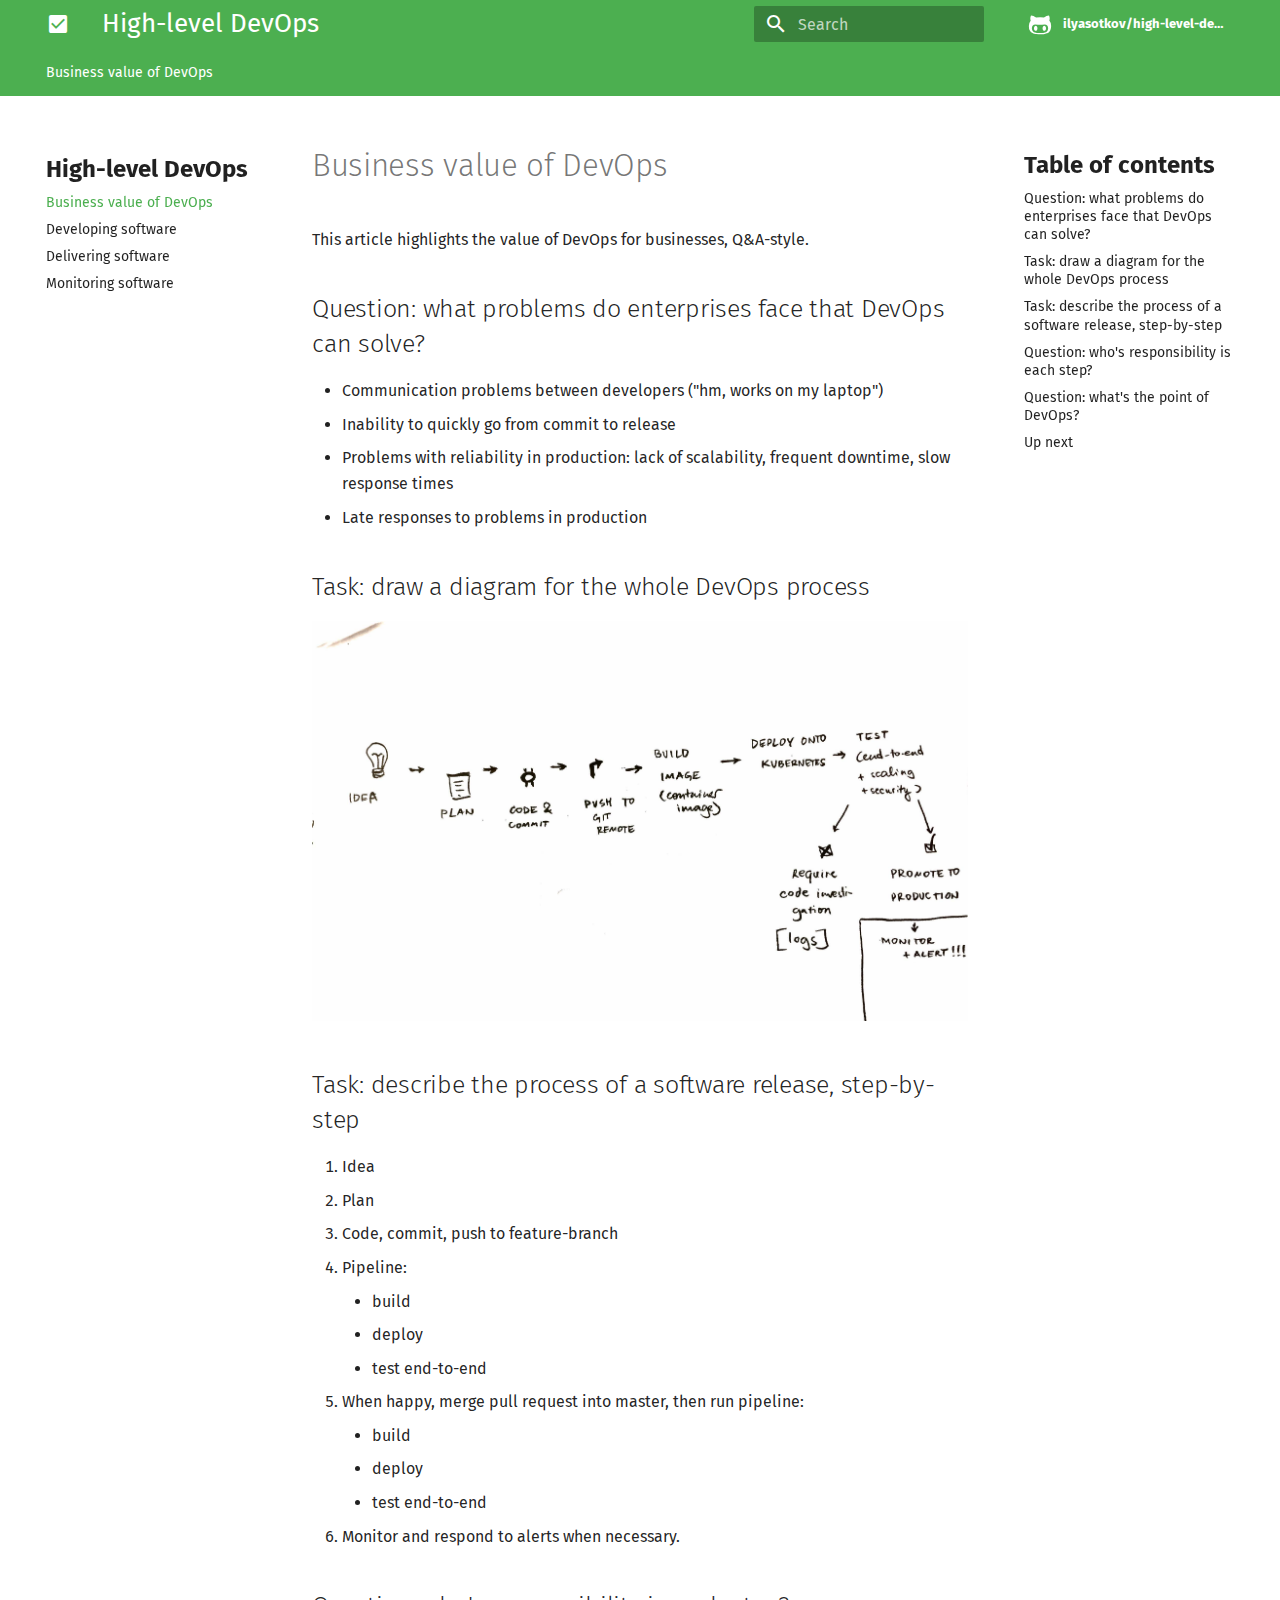
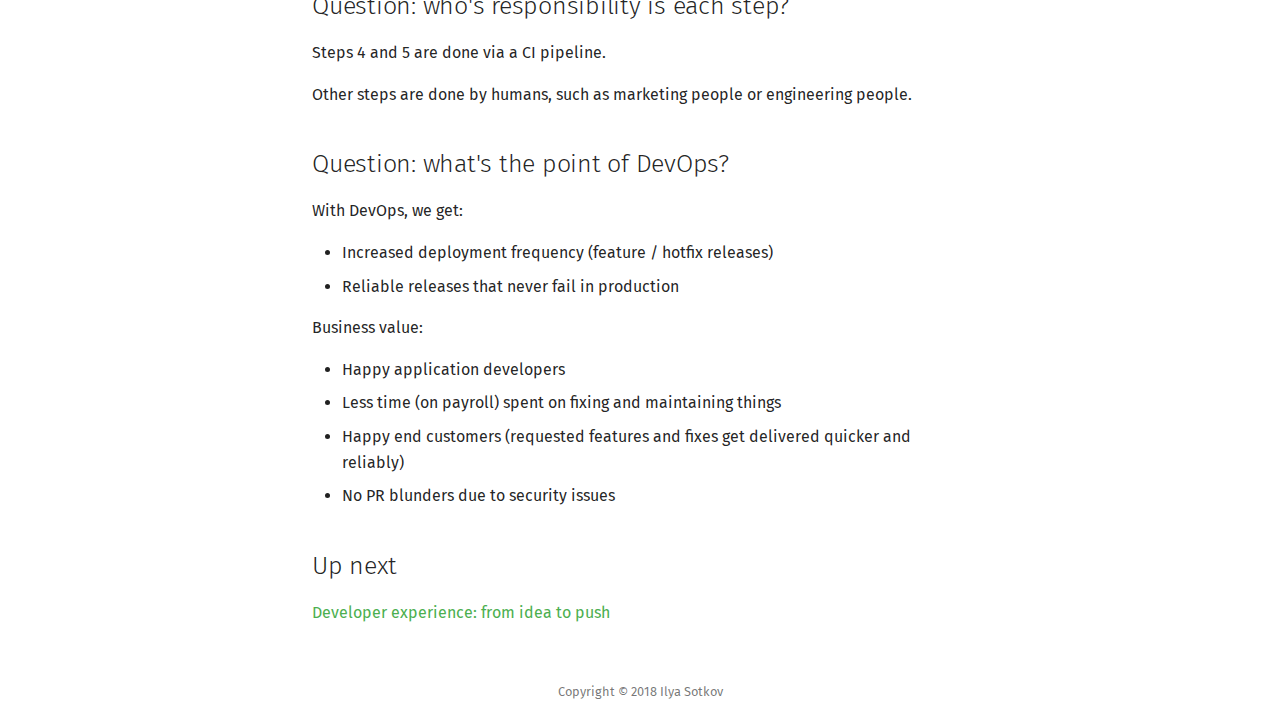
==== index.html @ 2189a470 "[ci skip] Deployed with MkDocs" ====
<!DOCTYPE html>
<html lang="en" class="no-js">
  <head>
    
      <meta charset="utf-8">
      <meta name="viewport" content="width=device-width,initial-scale=1">
      <meta http-equiv="x-ua-compatible" content="ie=edge">
      
      
      
      
        <meta name="lang:clipboard.copy" content="Copy to clipboard">
      
        <meta name="lang:clipboard.copied" content="Copied to clipboard">
      
        <meta name="lang:search.language" content="en">
      
        <meta name="lang:search.result.none" content="No matching documents">
      
        <meta name="lang:search.result.one" content="1 matching document">
      
        <meta name="lang:search.result.other" content="# matching documents">
      
        <meta name="lang:search.tokenizer" content="[\s\-]+">
      
      <link rel="shortcut icon" href="./assets/images/favicon.png">
      <meta name="generator" content="mkdocs-0.17.2, mkdocs-material-2.5.4">
    
    
      
        <title>High-level DevOps</title>
      
    
    
      <link rel="stylesheet" href="./assets/stylesheets/application.aa3de92b.css">
      
        <link rel="stylesheet" href="./assets/stylesheets/application-palette.792431c1.css">
      
    
    
      <script src="./assets/javascripts/modernizr.1aa3b519.js"></script>
    
    
      
        <link rel="stylesheet" href="https://fonts.googleapis.com/css?family=Fira+Sans:300,400,400i,700|Roboto+Mono">
        <style>body,input{font-family:"Fira Sans","Helvetica Neue",Helvetica,Arial,sans-serif}code,kbd,pre{font-family:"Roboto Mono","Courier New",Courier,monospace}</style>
      
      <link rel="stylesheet" href="https://fonts.googleapis.com/icon?family=Material+Icons">
    
    
      <link rel="stylesheet" href="./css/extra.css">
    
    
  </head>
  
  
    
    
    <body dir="ltr" data-md-color-primary="green" data-md-color-accent="green">
  
    <svg class="md-svg">
      <defs>
        
        
          <svg xmlns="http://www.w3.org/2000/svg" width="416" height="448" viewBox="0 0 416 448" id="github"><path fill="currentColor" d="M160 304q0 10-3.125 20.5t-10.75 19T128 352t-18.125-8.5-10.75-19T96 304t3.125-20.5 10.75-19T128 256t18.125 8.5 10.75 19T160 304zm160 0q0 10-3.125 20.5t-10.75 19T288 352t-18.125-8.5-10.75-19T256 304t3.125-20.5 10.75-19T288 256t18.125 8.5 10.75 19T320 304zm40 0q0-30-17.25-51T296 232q-10.25 0-48.75 5.25Q229.5 240 208 240t-39.25-2.75Q130.75 232 120 232q-29.5 0-46.75 21T56 304q0 22 8 38.375t20.25 25.75 30.5 15 35 7.375 37.25 1.75h42q20.5 0 37.25-1.75t35-7.375 30.5-15 20.25-25.75T360 304zm56-44q0 51.75-15.25 82.75-9.5 19.25-26.375 33.25t-35.25 21.5-42.5 11.875-42.875 5.5T212 416q-19.5 0-35.5-.75t-36.875-3.125-38.125-7.5-34.25-12.875T37 371.5t-21.5-28.75Q0 312 0 260q0-59.25 34-99-6.75-20.5-6.75-42.5 0-29 12.75-54.5 27 0 47.5 9.875t47.25 30.875Q171.5 96 212 96q37 0 70 8 26.25-20.5 46.75-30.25T376 64q12.75 25.5 12.75 54.5 0 21.75-6.75 42 34 40 34 99.5z"/></svg>
        
      </defs>
    </svg>
    <input class="md-toggle" data-md-toggle="drawer" type="checkbox" id="drawer">
    <input class="md-toggle" data-md-toggle="search" type="checkbox" id="search">
    <label class="md-overlay" data-md-component="overlay" for="drawer"></label>
    
      <a href="#business-value-of-devops" tabindex="1" class="md-skip">
        Skip to content
      </a>
    
    
      <header class="md-header" data-md-component="header">
  <nav class="md-header-nav md-grid">
    <div class="md-flex">
      <div class="md-flex__cell md-flex__cell--shrink">
        <a href="." title="High-level DevOps" class="md-header-nav__button md-logo">
          
            <i class="md-icon">check_box</i>
          
        </a>
      </div>
      <div class="md-flex__cell md-flex__cell--shrink">
        <label class="md-icon md-icon--menu md-header-nav__button" for="drawer"></label>
      </div>
      <div class="md-flex__cell md-flex__cell--stretch">
        <div class="md-flex__ellipsis md-header-nav__title" data-md-component="title">
          
            
              <span class="md-header-nav__topic">
                High-level DevOps
              </span>
              <span class="md-header-nav__topic">
                Business value of DevOps
              </span>
            
          
        </div>
      </div>
      <div class="md-flex__cell md-flex__cell--shrink">
        
          
            <label class="md-icon md-icon--search md-header-nav__button" for="search"></label>
            
<div class="md-search" data-md-component="search" role="dialog">
  <label class="md-search__overlay" for="search"></label>
  <div class="md-search__inner" role="search">
    <form class="md-search__form" name="search">
      <input type="text" class="md-search__input" name="query" placeholder="Search" autocapitalize="off" autocorrect="off" autocomplete="off" spellcheck="false" data-md-component="query" data-md-state="active">
      <label class="md-icon md-search__icon" for="search"></label>
      <button type="reset" class="md-icon md-search__icon" data-md-component="reset" tabindex="-1">
        &#xE5CD;
      </button>
    </form>
    <div class="md-search__output">
      <div class="md-search__scrollwrap" data-md-scrollfix>
        <div class="md-search-result" data-md-component="result">
          <div class="md-search-result__meta">
            Type to start searching
          </div>
          <ol class="md-search-result__list"></ol>
        </div>
      </div>
    </div>
  </div>
</div>
          
        
      </div>
      
        <div class="md-flex__cell md-flex__cell--shrink">
          <div class="md-header-nav__source">
            


  


  <a href="https://github.com/ilyasotkov/high-level-devops" title="Go to repository" class="md-source" data-md-source="github">
    
      <div class="md-source__icon">
        <svg viewBox="0 0 24 24" width="24" height="24">
          <use xlink:href="#github" width="24" height="24"></use>
        </svg>
      </div>
    
    <div class="md-source__repository">
      ilyasotkov/high-level-devops
    </div>
  </a>

          </div>
        </div>
      
    </div>
  </nav>
</header>
    
    <div class="md-container">
      
        
      
      
        

<nav class="md-tabs" data-md-component="tabs">
  <div class="md-tabs__inner md-grid">
    <ul class="md-tabs__list">
      
        
  <li class="md-tabs__item">
    
      <a href="." title="Business value of DevOps" class="md-tabs__link md-tabs__link--active">
        Business value of DevOps
      </a>
    
  </li>

      
        
      
        
      
        
      
    </ul>
  </div>
</nav>
      
      <main class="md-main">
        <div class="md-main__inner md-grid" data-md-component="container">
          
            
              <div class="md-sidebar md-sidebar--primary" data-md-component="navigation">
                <div class="md-sidebar__scrollwrap">
                  <div class="md-sidebar__inner">
                    <nav class="md-nav md-nav--primary" data-md-level="0">
  <label class="md-nav__title md-nav__title--site" for="drawer">
    <span class="md-nav__button md-logo">
      
        <i class="md-icon">check_box</i>
      
    </span>
    High-level DevOps
  </label>
  
    <div class="md-nav__source">
      


  


  <a href="https://github.com/ilyasotkov/high-level-devops" title="Go to repository" class="md-source" data-md-source="github">
    
      <div class="md-source__icon">
        <svg viewBox="0 0 24 24" width="24" height="24">
          <use xlink:href="#github" width="24" height="24"></use>
        </svg>
      </div>
    
    <div class="md-source__repository">
      ilyasotkov/high-level-devops
    </div>
  </a>

    </div>
  
  <ul class="md-nav__list" data-md-scrollfix>
    
      
      
      

  


  <li class="md-nav__item md-nav__item--active">
    
    <input class="md-toggle md-nav__toggle" data-md-toggle="toc" type="checkbox" id="toc">
    
      
    
    
      <label class="md-nav__link md-nav__link--active" for="toc">
        Business value of DevOps
      </label>
    
    <a href="." title="Business value of DevOps" class="md-nav__link md-nav__link--active">
      Business value of DevOps
    </a>
    
      
<nav class="md-nav md-nav--secondary">
  
  
    
  
  
    <label class="md-nav__title" for="toc">Table of contents</label>
    <ul class="md-nav__list" data-md-scrollfix>
      
        <li class="md-nav__item">
  <a href="#question-what-problems-do-enterprises-face-that-devops-can-solve" title="Question: what problems do enterprises face that DevOps can solve?" class="md-nav__link">
    Question: what problems do enterprises face that DevOps can solve?
  </a>
  
</li>
      
        <li class="md-nav__item">
  <a href="#task-draw-a-diagram-for-the-whole-devops-process" title="Task: draw a diagram for the whole DevOps process" class="md-nav__link">
    Task: draw a diagram for the whole DevOps process
  </a>
  
</li>
      
        <li class="md-nav__item">
  <a href="#task-describe-the-process-of-a-software-release-step-by-step" title="Task: describe the process of a software release, step-by-step" class="md-nav__link">
    Task: describe the process of a software release, step-by-step
  </a>
  
</li>
      
        <li class="md-nav__item">
  <a href="#question-whos-responsibility-is-each-step" title="Question: who's responsibility is each step?" class="md-nav__link">
    Question: who's responsibility is each step?
  </a>
  
</li>
      
        <li class="md-nav__item">
  <a href="#question-whats-the-point-of-devops" title="Question: what's the point of DevOps?" class="md-nav__link">
    Question: what's the point of DevOps?
  </a>
  
</li>
      
        <li class="md-nav__item">
  <a href="#up-next" title="Up next" class="md-nav__link">
    Up next
  </a>
  
</li>
      
      
      
    </ul>
  
</nav>
    
  </li>

    
      
      
      


  <li class="md-nav__item">
    <a href="development/" title="Developing software" class="md-nav__link">
      Developing software
    </a>
  </li>

    
      
      
      


  <li class="md-nav__item">
    <a href="delivery/" title="Delivering software" class="md-nav__link">
      Delivering software
    </a>
  </li>

    
      
      
      


  <li class="md-nav__item">
    <a href="monitoring/" title="Monitoring software" class="md-nav__link">
      Monitoring software
    </a>
  </li>

    
  </ul>
</nav>
                  </div>
                </div>
              </div>
            
            
              <div class="md-sidebar md-sidebar--secondary" data-md-component="toc">
                <div class="md-sidebar__scrollwrap">
                  <div class="md-sidebar__inner">
                    
<nav class="md-nav md-nav--secondary">
  
  
    
  
  
    <label class="md-nav__title" for="toc">Table of contents</label>
    <ul class="md-nav__list" data-md-scrollfix>
      
        <li class="md-nav__item">
  <a href="#question-what-problems-do-enterprises-face-that-devops-can-solve" title="Question: what problems do enterprises face that DevOps can solve?" class="md-nav__link">
    Question: what problems do enterprises face that DevOps can solve?
  </a>
  
</li>
      
        <li class="md-nav__item">
  <a href="#task-draw-a-diagram-for-the-whole-devops-process" title="Task: draw a diagram for the whole DevOps process" class="md-nav__link">
    Task: draw a diagram for the whole DevOps process
  </a>
  
</li>
      
        <li class="md-nav__item">
  <a href="#task-describe-the-process-of-a-software-release-step-by-step" title="Task: describe the process of a software release, step-by-step" class="md-nav__link">
    Task: describe the process of a software release, step-by-step
  </a>
  
</li>
      
        <li class="md-nav__item">
  <a href="#question-whos-responsibility-is-each-step" title="Question: who's responsibility is each step?" class="md-nav__link">
    Question: who's responsibility is each step?
  </a>
  
</li>
      
        <li class="md-nav__item">
  <a href="#question-whats-the-point-of-devops" title="Question: what's the point of DevOps?" class="md-nav__link">
    Question: what's the point of DevOps?
  </a>
  
</li>
      
        <li class="md-nav__item">
  <a href="#up-next" title="Up next" class="md-nav__link">
    Up next
  </a>
  
</li>
      
      
      
    </ul>
  
</nav>
                  </div>
                </div>
              </div>
            
          
          <div class="md-content">
            <article class="md-content__inner md-typeset">
              
                
                
                <h1 id="business-value-of-devops">Business value of DevOps</h1>
<p>This article highlights the value of DevOps for businesses, Q&amp;A-style.</p>
<h2 id="question-what-problems-do-enterprises-face-that-devops-can-solve">Question: what problems do enterprises face that DevOps can solve?</h2>
<ul>
<li>Communication problems between developers ("hm, works on my laptop")</li>
<li>Inability to quickly go from commit to release</li>
<li>Problems with reliability in production: lack of scalability, frequent downtime, slow response times</li>
<li>Late responses to problems in production</li>
</ul>
<h2 id="task-draw-a-diagram-for-the-whole-devops-process">Task: draw a diagram for the whole DevOps process</h2>
<p><img alt="The process of turning an idea into reality" src="./img/devops-process.jpg" /></p>
<h2 id="task-describe-the-process-of-a-software-release-step-by-step">Task: describe the process of a software release, step-by-step</h2>
<ol>
<li>
<p>Idea</p>
</li>
<li>
<p>Plan</p>
</li>
<li>
<p>Code, commit, push to feature-branch</p>
</li>
<li>
<p>Pipeline:</p>
<ul>
<li>build</li>
<li>deploy</li>
<li>test end-to-end</li>
</ul>
</li>
<li>
<p>When happy, merge pull request into master, then run pipeline:</p>
<ul>
<li>build</li>
<li>deploy</li>
<li>test end-to-end</li>
</ul>
</li>
<li>
<p>Monitor and respond to alerts when necessary.</p>
</li>
</ol>
<h2 id="question-whos-responsibility-is-each-step">Question: who's responsibility is each step?</h2>
<p>Steps 4 and 5 are done via a CI pipeline.</p>
<p>Other steps are done by humans, such as marketing people or engineering people.</p>
<h2 id="question-whats-the-point-of-devops">Question: what's the point of DevOps?</h2>
<p>With DevOps, we get:</p>
<ul>
<li>Increased deployment frequency (feature / hotfix releases)</li>
<li>Reliable releases that never fail in production</li>
</ul>
<p>Business value:</p>
<ul>
<li>Happy application developers</li>
<li>Less time (on payroll) spent on fixing and maintaining things</li>
<li>Happy end customers (requested features and fixes get delivered quicker and reliably)</li>
<li>No PR blunders due to security issues</li>
</ul>
<h2 id="up-next">Up next</h2>
<p><a href="./development">Developer experience: from idea to push</a></p>
                
                  
                
              
              
                
              
            </article>
          </div>
        </div>
      </main>
      
        

<!-- Application footer -->
<footer class="md-footer">

  <!-- Further information -->
  <div class="md-footer-meta md-typeset">
    <div class="md-footer-meta__inner md-grid">

      <!-- Copyright and theme information -->
      <div class="md-footer-copyright">
        
          <div class="md-footer-copyright__highlight">
            Copyright &copy; 2018 Ilya Sotkov
          </div>
        
      </div>

      <!-- Social links -->
      
        
      
    </div>
  </div>
</footer>
      
    </div>
    
      <script src="./assets/javascripts/application.f041762f.js"></script>
      
      <script>app.initialize({version:"0.17.2",url:{base:"."}})</script>
      
    
    
      
    
  </body>
</html>
---- assets/stylesheets/application.aa3de92b.css ----
html{-webkit-box-sizing:border-box;box-sizing:border-box}*,:after,:before{-webkit-box-sizing:inherit;box-sizing:inherit}html{-webkit-text-size-adjust:none;-moz-text-size-adjust:none;-ms-text-size-adjust:none;text-size-adjust:none}body{margin:0}hr{overflow:visible;-webkit-box-sizing:content-box;box-sizing:content-box}a{-webkit-text-decoration-skip:objects}a,button,input,label{-webkit-tap-highlight-color:transparent}a{color:inherit;text-decoration:none}small,sub,sup{font-size:80%}sub,sup{position:relative;line-height:0;vertical-align:baseline}sub{bottom:-.25em}sup{top:-.5em}img{border-style:none}table{border-collapse:collapse;border-spacing:0}td,th{font-weight:400;vertical-align:top}button{padding:0;border:0;outline-style:none;background:transparent;font-size:inherit}input{border:0;outline:0}.md-clipboard:before,.md-icon,.md-nav__button,.md-nav__link:after,.md-nav__title:before,.md-search-result__article--document:before,.md-source-file:before,.md-typeset .admonition>.admonition-title:before,.md-typeset .admonition>summary:before,.md-typeset .critic.comment:before,.md-typeset .footnote-backref,.md-typeset .task-list-control .task-list-indicator:before,.md-typeset details>.admonition-title:before,.md-typeset details>summary:before,.md-typeset summary:after{font-family:Material Icons;font-style:normal;font-variant:normal;font-weight:400;line-height:1;text-transform:none;white-space:nowrap;speak:none;word-wrap:normal;direction:ltr}.md-content__icon,.md-footer-nav__button,.md-header-nav__button,.md-nav__button,.md-nav__title:before,.md-search-result__article--document:before{display:inline-block;margin:.4rem;padding:.8rem;font-size:2.4rem;cursor:pointer}.md-icon--arrow-back:before{content:"\E5C4"}.md-icon--arrow-forward:before{content:"\E5C8"}.md-icon--menu:before{content:"\E5D2"}.md-icon--search:before{content:"\E8B6"}[dir=rtl] .md-icon--arrow-back:before{content:"\E5C8"}[dir=rtl] .md-icon--arrow-forward:before{content:"\E5C4"}body{-webkit-font-smoothing:antialiased;-moz-osx-font-smoothing:grayscale}body,input{color:rgba(0,0,0,.87);-webkit-font-feature-settings:"kern","liga";font-feature-settings:"kern","liga";font-family:Helvetica Neue,Helvetica,Arial,sans-serif}code,kbd,pre{color:rgba(0,0,0,.87);-webkit-font-feature-settings:"kern";font-feature-settings:"kern";font-family:Courier New,Courier,monospace}.md-typeset{font-size:1.6rem;line-height:1.6;-webkit-print-color-adjust:exact}.md-typeset blockquote,.md-typeset ol,.md-typeset p,.md-typeset ul{margin:1em 0}.md-typeset h1{margin:0 0 4rem;color:rgba(0,0,0,.54);font-size:3.125rem;line-height:1.3}.md-typeset h1,.md-typeset h2{font-weight:300;letter-spacing:-.01em}.md-typeset h2{margin:4rem 0 1.6rem;font-size:2.5rem;line-height:1.4}.md-typeset h3{margin:3.2rem 0 1.6rem;font-size:2rem;font-weight:400;letter-spacing:-.01em;line-height:1.5}.md-typeset h2+h3{margin-top:1.6rem}.md-typeset h4{font-size:1.6rem}.md-typeset h4,.md-typeset h5,.md-typeset h6{margin:1.6rem 0;font-weight:700;letter-spacing:-.01em}.md-typeset h5,.md-typeset h6{color:rgba(0,0,0,.54);font-size:1.28rem}.md-typeset h5{text-transform:uppercase}.md-typeset hr{margin:1.5em 0;border-bottom:.1rem dotted rgba(0,0,0,.26)}.md-typeset a{color:#3f51b5;word-break:break-word}.md-typeset a,.md-typeset a:before{-webkit-transition:color .125s;transition:color .125s}.md-typeset a:active,.md-typeset a:hover{color:#536dfe}.md-typeset code,.md-typeset pre{background-color:hsla(0,0%,93%,.5);color:#37474f;font-size:85%;direction:ltr}.md-typeset code{margin:0 .29412em;padding:.07353em 0;border-radius:.2rem;-webkit-box-shadow:.29412em 0 0 hsla(0,0%,93%,.5),-.29412em 0 0 hsla(0,0%,93%,.5);box-shadow:.29412em 0 0 hsla(0,0%,93%,.5),-.29412em 0 0 hsla(0,0%,93%,.5);word-break:break-word;-webkit-box-decoration-break:clone;box-decoration-break:clone}.md-typeset h1 code,.md-typeset h2 code,.md-typeset h3 code,.md-typeset h4 code,.md-typeset h5 code,.md-typeset h6 code{margin:0;background-color:transparent;-webkit-box-shadow:none;box-shadow:none}.md-typeset a>code{margin:inherit;padding:inherit;border-radius:none;background-color:inherit;color:inherit;-webkit-box-shadow:none;box-shadow:none}.md-typeset pre{position:relative;margin:1em 0;border-radius:.2rem;line-height:1.4;-webkit-overflow-scrolling:touch}.md-typeset pre>code{display:block;margin:0;padding:1.05rem 1.2rem;background-color:transparent;font-size:inherit;-webkit-box-shadow:none;box-shadow:none;-webkit-box-decoration-break:none;box-decoration-break:none;overflow:auto}.md-typeset pre>code::-webkit-scrollbar{width:.4rem;height:.4rem}.md-typeset pre>code::-webkit-scrollbar-thumb{background-color:rgba(0,0,0,.26)}.md-typeset pre>code::-webkit-scrollbar-thumb:hover{background-color:#536dfe}.md-typeset kbd{padding:0 .29412em;border:.1rem solid #c9c9c9;border-radius:.3rem;border-bottom-color:#bcbcbc;background-color:#fcfcfc;color:#555;font-size:85%;-webkit-box-shadow:0 .1rem 0 #b0b0b0;box-shadow:0 .1rem 0 #b0b0b0;word-break:break-word}.md-typeset mark{margin:0 .25em;padding:.0625em 0;border-radius:.2rem;background-color:rgba(255,235,59,.5);-webkit-box-shadow:.25em 0 0 rgba(255,235,59,.5),-.25em 0 0 rgba(255,235,59,.5);box-shadow:.25em 0 0 rgba(255,235,59,.5),-.25em 0 0 rgba(255,235,59,.5);word-break:break-word;-webkit-box-decoration-break:clone;box-decoration-break:clone}.md-typeset abbr{border-bottom:.1rem dotted rgba(0,0,0,.54);text-decoration:none;cursor:help}.md-typeset small{opacity:.75}.md-typeset sub,.md-typeset sup{margin-left:.07812em}[dir=rtl] .md-typeset sub,[dir=rtl] .md-typeset sup{margin-right:.07812em;margin-left:0}.md-typeset blockquote{padding-left:1.2rem;border-left:.4rem solid rgba(0,0,0,.26);color:rgba(0,0,0,.54)}[dir=rtl] .md-typeset blockquote{padding-right:1.2rem;padding-left:0;border-right:.4rem solid rgba(0,0,0,.26);border-left:initial}.md-typeset ul{list-style-type:disc}.md-typeset ol,.md-typeset ul{margin-left:.625em;padding:0}[dir=rtl] .md-typeset ol,[dir=rtl] .md-typeset ul{margin-right:.625em;margin-left:0}.md-typeset ol ol,.md-typeset ul ol{list-style-type:lower-alpha}.md-typeset ol ol ol,.md-typeset ul ol ol{list-style-type:lower-roman}.md-typeset ol li,.md-typeset ul li{margin-bottom:.5em;margin-left:1.25em}[dir=rtl] .md-typeset ol li,[dir=rtl] .md-typeset ul li{margin-right:1.25em;margin-left:0}.md-typeset ol li blockquote,.md-typeset ol li p,.md-typeset ul li blockquote,.md-typeset ul li p{margin:.5em 0}.md-typeset ol li:last-child,.md-typeset ul li:last-child{margin-bottom:0}.md-typeset ol li ol,.md-typeset ol li ul,.md-typeset ul li ol,.md-typeset ul li ul{margin:.5em 0 .5em .625em}[dir=rtl] .md-typeset ol li ol,[dir=rtl] .md-typeset ol li ul,[dir=rtl] .md-typeset ul li ol,[dir=rtl] .md-typeset ul li ul{margin-right:.625em;margin-left:0}.md-typeset dd{margin:1em 0 1em 1.875em}[dir=rtl] .md-typeset dd{margin-right:1.875em;margin-left:0}.md-typeset iframe,.md-typeset img,.md-typeset svg{max-width:100%}.md-typeset table:not([class]){-webkit-box-shadow:0 2px 2px 0 rgba(0,0,0,.14),0 1px 5px 0 rgba(0,0,0,.12),0 3px 1px -2px rgba(0,0,0,.2);box-shadow:0 2px 2px 0 rgba(0,0,0,.14),0 1px 5px 0 rgba(0,0,0,.12),0 3px 1px -2px rgba(0,0,0,.2);display:inline-block;max-width:100%;border-radius:.2rem;font-size:1.28rem;overflow:auto;-webkit-overflow-scrolling:touch}.md-typeset table:not([class])+*{margin-top:1.5em}.md-typeset table:not([class]) td:not([align]),.md-typeset table:not([class]) th:not([align]){text-align:left}[dir=rtl] .md-typeset table:not([class]) td:not([align]),[dir=rtl] .md-typeset table:not([class]) th:not([align]){text-align:right}.md-typeset table:not([class]) th{min-width:10rem;padding:1.2rem 1.6rem;background-color:rgba(0,0,0,.54);color:#fff;vertical-align:top}.md-typeset table:not([class]) td{padding:1.2rem 1.6rem;border-top:.1rem solid rgba(0,0,0,.07);vertical-align:top}.md-typeset table:not([class]) tr:first-child td{border-top:0}.md-typeset table:not([class]) a{word-break:normal}.md-typeset__scrollwrap{margin:1em -1.6rem;overflow-x:auto;-webkit-overflow-scrolling:touch}.md-typeset .md-typeset__table{display:inline-block;margin-bottom:.5em;padding:0 1.6rem}.md-typeset .md-typeset__table table{display:table;width:100%;margin:0;overflow:hidden}html{font-size:62.5%;overflow-x:hidden}body,html{height:100%}body{position:relative}hr{display:block;height:.1rem;padding:0;border:0}.md-svg{display:none}.md-grid{max-width:122rem;margin-right:auto;margin-left:auto}.md-container,.md-main{overflow:auto}.md-container{display:table;width:100%;height:100%;padding-top:4.8rem;table-layout:fixed}.md-main{display:table-row;height:100%}.md-main__inner{height:100%;padding-top:3rem;padding-bottom:.1rem}.md-toggle{display:none}.md-overlay{position:fixed;top:0;width:0;height:0;-webkit-transition:width 0s .25s,height 0s .25s,opacity .25s;transition:width 0s .25s,height 0s .25s,opacity .25s;background-color:rgba(0,0,0,.54);opacity:0;z-index:3}.md-flex{display:table}.md-flex__cell{display:table-cell;position:relative;vertical-align:top}.md-flex__cell--shrink{width:0}.md-flex__cell--stretch{display:table;width:100%;table-layout:fixed}.md-flex__ellipsis{display:table-cell;text-overflow:ellipsis;white-space:nowrap;overflow:hidden}.md-skip{position:fixed;width:.1rem;height:.1rem;margin:1rem;padding:.6rem 1rem;clip:rect(.1rem);-webkit-transform:translateY(.8rem);transform:translateY(.8rem);border-radius:.2rem;background-color:rgba(0,0,0,.87);color:#fff;font-size:1.28rem;opacity:0;overflow:hidden}.md-skip:focus{width:auto;height:auto;clip:auto;-webkit-transform:translateX(0);transform:translateX(0);-webkit-transition:opacity .175s 75ms,-webkit-transform .25s cubic-bezier(.4,0,.2,1);transition:opacity .175s 75ms,-webkit-transform .25s cubic-bezier(.4,0,.2,1);transition:transform .25s cubic-bezier(.4,0,.2,1),opacity .175s 75ms;transition:transform .25s cubic-bezier(.4,0,.2,1),opacity .175s 75ms,-webkit-transform .25s cubic-bezier(.4,0,.2,1);opacity:1;z-index:10}@page{margin:25mm}.md-clipboard{position:absolute;top:.6rem;right:.6rem;width:2.8rem;height:2.8rem;border-radius:.2rem;font-size:1.6rem;cursor:pointer;z-index:1;-webkit-backface-visibility:hidden;backface-visibility:hidden}.md-clipboard:before{-webkit-transition:color .25s,opacity .25s;transition:color .25s,opacity .25s;color:rgba(0,0,0,.07);content:"\E14D"}.codehilite:hover .md-clipboard:before,.md-typeset .highlight:hover .md-clipboard:before,pre:hover .md-clipboard:before{color:rgba(0,0,0,.54)}.md-clipboard:focus:before,.md-clipboard:hover:before{color:#536dfe}.md-clipboard__message{display:block;position:absolute;top:0;right:3.4rem;padding:.6rem 1rem;-webkit-transform:translateX(.8rem);transform:translateX(.8rem);-webkit-transition:opacity .175s,-webkit-transform .25s cubic-bezier(.9,.1,.9,0);transition:opacity .175s,-webkit-transform .25s cubic-bezier(.9,.1,.9,0);transition:transform .25s cubic-bezier(.9,.1,.9,0),opacity .175s;transition:transform .25s cubic-bezier(.9,.1,.9,0),opacity .175s,-webkit-transform .25s cubic-bezier(.9,.1,.9,0);border-radius:.2rem;background-color:rgba(0,0,0,.54);color:#fff;font-size:1.28rem;white-space:nowrap;opacity:0;pointer-events:none}.md-clipboard__message--active{-webkit-transform:translateX(0);transform:translateX(0);-webkit-transition:opacity .175s 75ms,-webkit-transform .25s cubic-bezier(.4,0,.2,1);transition:opacity .175s 75ms,-webkit-transform .25s cubic-bezier(.4,0,.2,1);transition:transform .25s cubic-bezier(.4,0,.2,1),opacity .175s 75ms;transition:transform .25s cubic-bezier(.4,0,.2,1),opacity .175s 75ms,-webkit-transform .25s cubic-bezier(.4,0,.2,1);opacity:1;pointer-events:auto}.md-clipboard__message:before{content:attr(aria-label)}.md-clipboard__message:after{display:block;position:absolute;top:50%;right:-.4rem;width:0;margin-top:-.4rem;border-width:.4rem 0 .4rem .4rem;border-style:solid;border-color:transparent rgba(0,0,0,.54);content:""}.md-content__inner{margin:0 1.6rem 2.4rem;padding-top:1.2rem}.md-content__inner:before{display:block;height:.8rem;content:""}.md-content__inner>:last-child{margin-bottom:0}.md-content__icon{position:relative;margin:.8rem 0;padding:0;float:right}.md-typeset .md-content__icon{color:rgba(0,0,0,.26)}.md-header{position:fixed;top:0;right:0;left:0;height:4.8rem;-webkit-transition:background-color .25s,color .25s;transition:background-color .25s,color .25s;background-color:#3f51b5;color:#fff;z-index:2;-webkit-backface-visibility:hidden;backface-visibility:hidden}.md-header,.no-js .md-header{-webkit-box-shadow:none;box-shadow:none}.no-js .md-header{-webkit-transition:none;transition:none}.md-header[data-md-state=shadow]{-webkit-transition:background-color .25s,color .25s,-webkit-box-shadow .25s;transition:background-color .25s,color .25s,-webkit-box-shadow .25s;transition:background-color .25s,color .25s,box-shadow .25s;transition:background-color .25s,color .25s,box-shadow .25s,-webkit-box-shadow .25s;-webkit-box-shadow:0 0 .4rem rgba(0,0,0,.1),0 .4rem .8rem rgba(0,0,0,.2);box-shadow:0 0 .4rem rgba(0,0,0,.1),0 .4rem .8rem rgba(0,0,0,.2)}.md-header-nav{padding:0 .4rem}.md-header-nav__button{position:relative;-webkit-transition:opacity .25s;transition:opacity .25s;z-index:1}.md-header-nav__button:hover{opacity:.7}.md-header-nav__button.md-logo *{display:block}.no-js .md-header-nav__button.md-icon--search{display:none}.md-header-nav__topic{display:block;position:absolute;-webkit-transition:opacity .15s,-webkit-transform .4s cubic-bezier(.1,.7,.1,1);transition:opacity .15s,-webkit-transform .4s cubic-bezier(.1,.7,.1,1);transition:transform .4s cubic-bezier(.1,.7,.1,1),opacity .15s;transition:transform .4s cubic-bezier(.1,.7,.1,1),opacity .15s,-webkit-transform .4s cubic-bezier(.1,.7,.1,1);text-overflow:ellipsis;white-space:nowrap;overflow:hidden}.md-header-nav__topic+.md-header-nav__topic{-webkit-transform:translateX(2.5rem);transform:translateX(2.5rem);-webkit-transition:opacity .15s,-webkit-transform .4s cubic-bezier(1,.7,.1,.1);transition:opacity .15s,-webkit-transform .4s cubic-bezier(1,.7,.1,.1);transition:transform .4s cubic-bezier(1,.7,.1,.1),opacity .15s;transition:transform .4s cubic-bezier(1,.7,.1,.1),opacity .15s,-webkit-transform .4s cubic-bezier(1,.7,.1,.1);opacity:0;z-index:-1;pointer-events:none}[dir=rtl] .md-header-nav__topic+.md-header-nav__topic{-webkit-transform:translateX(-2.5rem);transform:translateX(-2.5rem)}.no-js .md-header-nav__topic{position:static}.no-js .md-header-nav__topic+.md-header-nav__topic{display:none}.md-header-nav__title{padding:0 2rem;font-size:1.8rem;line-height:4.8rem}.md-header-nav__title[data-md-state=active] .md-header-nav__topic{-webkit-transform:translateX(-2.5rem);transform:translateX(-2.5rem);-webkit-transition:opacity .15s,-webkit-transform .4s cubic-bezier(1,.7,.1,.1);transition:opacity .15s,-webkit-transform .4s cubic-bezier(1,.7,.1,.1);transition:transform .4s cubic-bezier(1,.7,.1,.1),opacity .15s;transition:transform .4s cubic-bezier(1,.7,.1,.1),opacity .15s,-webkit-transform .4s cubic-bezier(1,.7,.1,.1);opacity:0;z-index:-1;pointer-events:none}[dir=rtl] .md-header-nav__title[data-md-state=active] .md-header-nav__topic{-webkit-transform:translateX(2.5rem);transform:translateX(2.5rem)}.md-header-nav__title[data-md-state=active] .md-header-nav__topic+.md-header-nav__topic{-webkit-transform:translateX(0);transform:translateX(0);-webkit-transition:opacity .15s,-webkit-transform .4s cubic-bezier(.1,.7,.1,1);transition:opacity .15s,-webkit-transform .4s cubic-bezier(.1,.7,.1,1);transition:transform .4s cubic-bezier(.1,.7,.1,1),opacity .15s;transition:transform .4s cubic-bezier(.1,.7,.1,1),opacity .15s,-webkit-transform .4s cubic-bezier(.1,.7,.1,1);opacity:1;z-index:0;pointer-events:auto}.md-header-nav__source{display:none}.md-hero{-webkit-transition:background .25s;transition:background .25s;background-color:#3f51b5;color:#fff;font-size:2rem;overflow:hidden}.md-hero__inner{margin-top:2rem;padding:1.6rem 1.6rem .8rem;-webkit-transition:opacity .25s,-webkit-transform .4s cubic-bezier(.1,.7,.1,1);transition:opacity .25s,-webkit-transform .4s cubic-bezier(.1,.7,.1,1);transition:transform .4s cubic-bezier(.1,.7,.1,1),opacity .25s;transition:transform .4s cubic-bezier(.1,.7,.1,1),opacity .25s,-webkit-transform .4s cubic-bezier(.1,.7,.1,1);-webkit-transition-delay:.1s;transition-delay:.1s}[data-md-state=hidden] .md-hero__inner{pointer-events:none;-webkit-transform:translateY(1.25rem);transform:translateY(1.25rem);-webkit-transition:opacity .1s 0s,-webkit-transform 0s .4s;transition:opacity .1s 0s,-webkit-transform 0s .4s;transition:transform 0s .4s,opacity .1s 0s;transition:transform 0s .4s,opacity .1s 0s,-webkit-transform 0s .4s;opacity:0}.md-hero--expand .md-hero__inner{margin-bottom:2.4rem}.md-footer-nav{background-color:rgba(0,0,0,.87);color:#fff}.md-footer-nav__inner{padding:.4rem;overflow:auto}.md-footer-nav__link{padding-top:2.8rem;padding-bottom:.8rem;-webkit-transition:opacity .25s;transition:opacity .25s}.md-footer-nav__link:hover{opacity:.7}.md-footer-nav__link--prev{width:25%;float:left}[dir=rtl] .md-footer-nav__link--prev{float:right}.md-footer-nav__link--next{width:75%;float:right;text-align:right}[dir=rtl] .md-footer-nav__link--next{float:left;text-align:left}.md-footer-nav__button{-webkit-transition:background .25s;transition:background .25s}.md-footer-nav__title{position:relative;padding:0 2rem;font-size:1.8rem;line-height:4.8rem}.md-footer-nav__direction{position:absolute;right:0;left:0;margin-top:-2rem;padding:0 2rem;color:hsla(0,0%,100%,.7);font-size:1.5rem}.md-footer-meta{background-color:rgba(0,0,0,.895)}.md-footer-meta__inner{padding:.4rem;overflow:auto}html .md-footer-meta.md-typeset a{color:hsla(0,0%,100%,.7)}html .md-footer-meta.md-typeset a:focus,html .md-footer-meta.md-typeset a:hover{color:#fff}.md-footer-copyright{margin:0 1.2rem;padding:.8rem 0;color:hsla(0,0%,100%,.3);font-size:1.28rem}.md-footer-copyright__highlight{color:hsla(0,0%,100%,.7)}.md-footer-social{margin:0 .8rem;padding:.4rem 0 1.2rem}.md-footer-social__link{display:inline-block;width:3.2rem;height:3.2rem;font-size:1.6rem;text-align:center}.md-footer-social__link:before{line-height:1.9}.md-nav{font-size:1.4rem;line-height:1.3}.md-nav--secondary .md-nav__link--active{color:#3f51b5}.md-nav__title{display:block;padding:0 1.2rem;font-weight:700;text-overflow:ellipsis;overflow:hidden}.md-nav__title:before{display:none;content:"\E5C4"}[dir=rtl] .md-nav__title:before{content:"\E5C8"}.md-nav__title .md-nav__button{display:none}.md-nav__list{margin:0;padding:0;list-style:none}.md-nav__item{padding:0 1.2rem}.md-nav__item:last-child{padding-bottom:1.2rem}.md-nav__item .md-nav__item{padding-right:0}[dir=rtl] .md-nav__item .md-nav__item{padding-right:1.2rem;padding-left:0}.md-nav__item .md-nav__item:last-child{padding-bottom:0}.md-nav__button img{width:100%;height:auto}.md-nav__link{display:block;margin-top:.625em;-webkit-transition:color .125s;transition:color .125s;text-overflow:ellipsis;cursor:pointer;overflow:hidden}.md-nav__item--nested>.md-nav__link:after{content:"\E313"}html .md-nav__link[for=toc],html .md-nav__link[for=toc]+.md-nav__link:after,html .md-nav__link[for=toc]~.md-nav{display:none}.md-nav__link[data-md-state=blur]{color:rgba(0,0,0,.54)}.md-nav__link:active{color:#3f51b5}.md-nav__item--nested>.md-nav__link{color:inherit}.md-nav__link:focus,.md-nav__link:hover{color:#536dfe}.md-nav__source,.no-js .md-search{display:none}.md-search__overlay{opacity:0;z-index:1}.md-search__form{position:relative}.md-search__input{position:relative;padding:0 4.4rem 0 7.2rem;text-overflow:ellipsis;z-index:2}[dir=rtl] .md-search__input{padding:0 7.2rem 0 4.4rem}.md-search__input::-webkit-input-placeholder{-webkit-transition:color .25s cubic-bezier(.1,.7,.1,1);transition:color .25s cubic-bezier(.1,.7,.1,1)}.md-search__input:-ms-input-placeholder,.md-search__input::-ms-input-placeholder{-webkit-transition:color .25s cubic-bezier(.1,.7,.1,1);transition:color .25s cubic-bezier(.1,.7,.1,1)}.md-search__input::placeholder{-webkit-transition:color .25s cubic-bezier(.1,.7,.1,1);transition:color .25s cubic-bezier(.1,.7,.1,1)}.md-search__input::-webkit-input-placeholder,.md-search__input~.md-search__icon{color:rgba(0,0,0,.54)}.md-search__input:-ms-input-placeholder,.md-search__input::-ms-input-placeholder,.md-search__input~.md-search__icon{color:rgba(0,0,0,.54)}.md-search__input::placeholder,.md-search__input~.md-search__icon{color:rgba(0,0,0,.54)}.md-search__input::-ms-clear{display:none}.md-search__icon{position:absolute;-webkit-transition:color .25s cubic-bezier(.1,.7,.1,1),opacity .25s;transition:color .25s cubic-bezier(.1,.7,.1,1),opacity .25s;font-size:2.4rem;cursor:pointer;z-index:2}.md-search__icon:hover{opacity:.7}.md-search__icon[for=search]{top:.6rem;left:1rem}[dir=rtl] .md-search__icon[for=search]{right:1rem;left:auto}.md-search__icon[for=search]:before{content:"\E8B6"}.md-search__icon[type=reset]{top:.6rem;right:1rem;-webkit-transform:scale(.125);transform:scale(.125);-webkit-transition:opacity .15s,-webkit-transform .15s cubic-bezier(.1,.7,.1,1);transition:opacity .15s,-webkit-transform .15s cubic-bezier(.1,.7,.1,1);transition:transform .15s cubic-bezier(.1,.7,.1,1),opacity .15s;transition:transform .15s cubic-bezier(.1,.7,.1,1),opacity .15s,-webkit-transform .15s cubic-bezier(.1,.7,.1,1);opacity:0}[dir=rtl] .md-search__icon[type=reset]{right:auto;left:1rem}[data-md-toggle=search]:checked~.md-header .md-search__input:valid~.md-search__icon[type=reset]{-webkit-transform:scale(1);transform:scale(1);opacity:1}[data-md-toggle=search]:checked~.md-header .md-search__input:valid~.md-search__icon[type=reset]:hover{opacity:.7}.md-search__output{position:absolute;width:100%;border-radius:0 0 .2rem .2rem;overflow:hidden;z-index:1}.md-search__scrollwrap{height:100%;background-color:#fff;-webkit-box-shadow:0 .1rem 0 rgba(0,0,0,.07) inset;box-shadow:inset 0 .1rem 0 rgba(0,0,0,.07);overflow-y:auto;-webkit-overflow-scrolling:touch}.md-search-result{color:rgba(0,0,0,.87);word-break:break-word}.md-search-result__meta{padding:0 1.6rem;background-color:rgba(0,0,0,.07);color:rgba(0,0,0,.54);font-size:1.28rem;line-height:3.6rem}.md-search-result__list{margin:0;padding:0;border-top:.1rem solid rgba(0,0,0,.07);list-style:none}.md-search-result__item{-webkit-box-shadow:0 -.1rem 0 rgba(0,0,0,.07);box-shadow:0 -.1rem 0 rgba(0,0,0,.07)}.md-search-result__link{display:block;-webkit-transition:background .25s;transition:background .25s;outline:0;overflow:hidden}.md-search-result__link:hover,.md-search-result__link[data-md-state=active]{background-color:rgba(83,109,254,.1)}.md-search-result__link:hover .md-search-result__article:before,.md-search-result__link[data-md-state=active] .md-search-result__article:before{opacity:.7}.md-search-result__link:last-child .md-search-result__teaser{margin-bottom:1.2rem}.md-search-result__article{position:relative;padding:0 1.6rem;overflow:auto}.md-search-result__article--document:before{position:absolute;left:0;margin:.2rem;-webkit-transition:opacity .25s;transition:opacity .25s;color:rgba(0,0,0,.54);content:"\E880"}[dir=rtl] .md-search-result__article--document:before{right:0;left:auto}.md-search-result__article--document .md-search-result__title{margin:1.1rem 0;font-size:1.6rem;font-weight:400;line-height:1.4}.md-search-result__title{margin:.5em 0;font-size:1.28rem;font-weight:700;line-height:1.4}.md-search-result__teaser{display:-webkit-box;max-height:3.3rem;margin:.5em 0;color:rgba(0,0,0,.54);font-size:1.28rem;line-height:1.4;text-overflow:ellipsis;overflow:hidden;-webkit-box-orient:vertical;-webkit-line-clamp:2}.md-search-result em{font-style:normal;font-weight:700;text-decoration:underline}.md-sidebar{position:absolute;width:24.2rem;padding:2.4rem 0;overflow:hidden}.md-sidebar[data-md-state=lock]{position:fixed;top:4.8rem}.md-sidebar--secondary{display:none}.md-sidebar__scrollwrap{max-height:100%;margin:0 .4rem;overflow-y:auto;-webkit-backface-visibility:hidden;backface-visibility:hidden}.md-sidebar__scrollwrap::-webkit-scrollbar{width:.4rem;height:.4rem}.md-sidebar__scrollwrap::-webkit-scrollbar-thumb{background-color:rgba(0,0,0,.26)}.md-sidebar__scrollwrap::-webkit-scrollbar-thumb:hover{background-color:#536dfe}@-webkit-keyframes md-source__facts--done{0%{height:0}to{height:1.3rem}}@keyframes md-source__facts--done{0%{height:0}to{height:1.3rem}}@-webkit-keyframes md-source__fact--done{0%{-webkit-transform:translateY(100%);transform:translateY(100%);opacity:0}50%{opacity:0}to{-webkit-transform:translateY(0);transform:translateY(0);opacity:1}}@keyframes md-source__fact--done{0%{-webkit-transform:translateY(100%);transform:translateY(100%);opacity:0}50%{opacity:0}to{-webkit-transform:translateY(0);transform:translateY(0);opacity:1}}.md-source{display:block;padding-right:1.2rem;-webkit-transition:opacity .25s;transition:opacity .25s;font-size:1.3rem;line-height:1.2;white-space:nowrap}[dir=rtl] .md-source{padding-right:0;padding-left:1.2rem}.md-source:hover{opacity:.7}.md-source:after,.md-source__icon{display:inline-block;height:4.8rem;content:"";vertical-align:middle}.md-source__icon{width:4.8rem}.md-source__icon svg{width:2.4rem;height:2.4rem;margin-top:1.2rem;margin-left:1.2rem}[dir=rtl] .md-source__icon svg{margin-right:1.2rem;margin-left:0}.md-source__icon+.md-source__repository{margin-left:-4.4rem;padding-left:4rem}[dir=rtl] .md-source__icon+.md-source__repository{margin-right:-4.4rem;margin-left:0;padding-right:4rem;padding-left:0}.md-source__repository{display:inline-block;max-width:100%;margin-left:1.2rem;font-weight:700;text-overflow:ellipsis;overflow:hidden;vertical-align:middle}.md-source__facts{margin:0;padding:0;font-size:1.1rem;font-weight:700;list-style-type:none;opacity:.75;overflow:hidden}[data-md-state=done] .md-source__facts{-webkit-animation:md-source__facts--done .25s ease-in;animation:md-source__facts--done .25s ease-in}.md-source__fact{float:left}[dir=rtl] .md-source__fact{float:right}[data-md-state=done] .md-source__fact{-webkit-animation:md-source__fact--done .4s ease-out;animation:md-source__fact--done .4s ease-out}.md-source__fact:before{margin:0 .2rem;content:"\B7"}.md-source__fact:first-child:before{display:none}.md-source-file{display:inline-block;margin:1em .5em 1em 0;padding-right:.5rem;border-radius:.2rem;background-color:rgba(0,0,0,.07);font-size:1.28rem;list-style-type:none;cursor:pointer;overflow:hidden}.md-source-file:before{display:inline-block;margin-right:.5rem;padding:.5rem;background-color:rgba(0,0,0,.26);color:#fff;font-size:1.6rem;content:"\E86F";vertical-align:middle}html .md-source-file{-webkit-transition:background .4s,color .4s,-webkit-box-shadow .4s cubic-bezier(.4,0,.2,1);transition:background .4s,color .4s,-webkit-box-shadow .4s cubic-bezier(.4,0,.2,1);transition:background .4s,color .4s,box-shadow .4s cubic-bezier(.4,0,.2,1);transition:background .4s,color .4s,box-shadow .4s cubic-bezier(.4,0,.2,1),-webkit-box-shadow .4s cubic-bezier(.4,0,.2,1)}html .md-source-file:before{-webkit-transition:inherit;transition:inherit}html body .md-typeset .md-source-file{color:rgba(0,0,0,.54)}.md-source-file:hover{-webkit-box-shadow:0 0 8px rgba(0,0,0,.18),0 8px 16px rgba(0,0,0,.36);box-shadow:0 0 8px rgba(0,0,0,.18),0 8px 16px rgba(0,0,0,.36)}.md-source-file:hover:before{background-color:#536dfe}.md-tabs{width:100%;-webkit-transition:background .25s;transition:background .25s;background-color:#3f51b5;color:#fff;overflow:auto}.md-tabs__list{margin:0;margin-left:.4rem;padding:0;list-style:none;white-space:nowrap}.md-tabs__item{display:inline-block;height:4.8rem;padding-right:1.2rem;padding-left:1.2rem}.md-tabs__link{display:block;margin-top:1.6rem;-webkit-transition:opacity .25s,-webkit-transform .4s cubic-bezier(.1,.7,.1,1);transition:opacity .25s,-webkit-transform .4s cubic-bezier(.1,.7,.1,1);transition:transform .4s cubic-bezier(.1,.7,.1,1),opacity .25s;transition:transform .4s cubic-bezier(.1,.7,.1,1),opacity .25s,-webkit-transform .4s cubic-bezier(.1,.7,.1,1);font-size:1.4rem;opacity:.7}.md-tabs__link--active,.md-tabs__link:hover{color:inherit;opacity:1}.md-tabs__item:nth-child(2) .md-tabs__link{-webkit-transition-delay:.02s;transition-delay:.02s}.md-tabs__item:nth-child(3) .md-tabs__link{-webkit-transition-delay:.04s;transition-delay:.04s}.md-tabs__item:nth-child(4) .md-tabs__link{-webkit-transition-delay:.06s;transition-delay:.06s}.md-tabs__item:nth-child(5) .md-tabs__link{-webkit-transition-delay:.08s;transition-delay:.08s}.md-tabs__item:nth-child(6) .md-tabs__link{-webkit-transition-delay:.1s;transition-delay:.1s}.md-tabs__item:nth-child(7) .md-tabs__link{-webkit-transition-delay:.12s;transition-delay:.12s}.md-tabs__item:nth-child(8) .md-tabs__link{-webkit-transition-delay:.14s;transition-delay:.14s}.md-tabs__item:nth-child(9) .md-tabs__link{-webkit-transition-delay:.16s;transition-delay:.16s}.md-tabs__item:nth-child(10) .md-tabs__link{-webkit-transition-delay:.18s;transition-delay:.18s}.md-tabs__item:nth-child(11) .md-tabs__link{-webkit-transition-delay:.2s;transition-delay:.2s}.md-tabs__item:nth-child(12) .md-tabs__link{-webkit-transition-delay:.22s;transition-delay:.22s}.md-tabs__item:nth-child(13) .md-tabs__link{-webkit-transition-delay:.24s;transition-delay:.24s}.md-tabs__item:nth-child(14) .md-tabs__link{-webkit-transition-delay:.26s;transition-delay:.26s}.md-tabs__item:nth-child(15) .md-tabs__link{-webkit-transition-delay:.28s;transition-delay:.28s}.md-tabs__item:nth-child(16) .md-tabs__link{-webkit-transition-delay:.3s;transition-delay:.3s}.md-tabs[data-md-state=hidden]{pointer-events:none}.md-tabs[data-md-state=hidden] .md-tabs__link{-webkit-transform:translateY(50%);transform:translateY(50%);-webkit-transition:color .25s,opacity .1s,-webkit-transform 0s .4s;transition:color .25s,opacity .1s,-webkit-transform 0s .4s;transition:color .25s,transform 0s .4s,opacity .1s;transition:color .25s,transform 0s .4s,opacity .1s,-webkit-transform 0s .4s;opacity:0}.md-typeset .admonition,.md-typeset details{-webkit-box-shadow:0 2px 2px 0 rgba(0,0,0,.14),0 1px 5px 0 rgba(0,0,0,.12),0 3px 1px -2px rgba(0,0,0,.2);box-shadow:0 2px 2px 0 rgba(0,0,0,.14),0 1px 5px 0 rgba(0,0,0,.12),0 3px 1px -2px rgba(0,0,0,.2);position:relative;margin:1.5625em 0;padding:0 1.2rem;border-left:.4rem solid #448aff;border-radius:.2rem;font-size:1.28rem;overflow:auto}[dir=rtl] .md-typeset .admonition,[dir=rtl] .md-typeset details{border-right:.4rem solid #448aff;border-left:none}html .md-typeset .admonition>:last-child,html .md-typeset details>:last-child{margin-bottom:1.2rem}.md-typeset .admonition .admonition,.md-typeset .admonition details,.md-typeset details .admonition,.md-typeset details details{margin:1em 0}.md-typeset .admonition>.admonition-title,.md-typeset .admonition>summary,.md-typeset details>.admonition-title,.md-typeset details>summary{margin:0 -1.2rem;padding:.8rem 1.2rem .8rem 4rem;border-bottom:.1rem solid rgba(68,138,255,.1);background-color:rgba(68,138,255,.1);font-weight:700}[dir=rtl] .md-typeset .admonition>.admonition-title,[dir=rtl] .md-typeset .admonition>summary,[dir=rtl] .md-typeset details>.admonition-title,[dir=rtl] .md-typeset details>summary{padding:.8rem 4rem .8rem 1.2rem}.md-typeset .admonition>.admonition-title:last-child,.md-typeset .admonition>summary:last-child,.md-typeset details>.admonition-title:last-child,.md-typeset details>summary:last-child{margin-bottom:0}.md-typeset .admonition>.admonition-title:before,.md-typeset .admonition>summary:before,.md-typeset details>.admonition-title:before,.md-typeset details>summary:before{position:absolute;left:1.2rem;color:#448aff;font-size:2rem;content:"\E3C9"}[dir=rtl] .md-typeset .admonition>.admonition-title:before,[dir=rtl] .md-typeset .admonition>summary:before,[dir=rtl] .md-typeset details>.admonition-title:before,[dir=rtl] .md-typeset details>summary:before{right:1.2rem;left:auto}.md-typeset .admonition.abstract,.md-typeset .admonition.summary,.md-typeset .admonition.tldr,.md-typeset details.abstract,.md-typeset details.summary,.md-typeset details.tldr{border-left-color:#00b0ff}[dir=rtl] .md-typeset .admonition.abstract,[dir=rtl] .md-typeset .admonition.summary,[dir=rtl] .md-typeset .admonition.tldr,[dir=rtl] .md-typeset details.abstract,[dir=rtl] .md-typeset details.summary,[dir=rtl] .md-typeset details.tldr{border-right-color:#00b0ff}.md-typeset .admonition.abstract>.admonition-title,.md-typeset .admonition.abstract>summary,.md-typeset .admonition.summary>.admonition-title,.md-typeset .admonition.summary>summary,.md-typeset .admonition.tldr>.admonition-title,.md-typeset .admonition.tldr>summary,.md-typeset details.abstract>.admonition-title,.md-typeset details.abstract>summary,.md-typeset details.summary>.admonition-title,.md-typeset details.summary>summary,.md-typeset details.tldr>.admonition-title,.md-typeset details.tldr>summary{border-bottom-color:.1rem solid rgba(0,176,255,.1);background-color:rgba(0,176,255,.1)}.md-typeset .admonition.abstract>.admonition-title:before,.md-typeset .admonition.abstract>summary:before,.md-typeset .admonition.summary>.admonition-title:before,.md-typeset .admonition.summary>summary:before,.md-typeset .admonition.tldr>.admonition-title:before,.md-typeset .admonition.tldr>summary:before,.md-typeset details.abstract>.admonition-title:before,.md-typeset details.abstract>summary:before,.md-typeset details.summary>.admonition-title:before,.md-typeset details.summary>summary:before,.md-typeset details.tldr>.admonition-title:before,.md-typeset details.tldr>summary:before{color:#00b0ff;content:"\E8D2"}.md-typeset .admonition.info,.md-typeset .admonition.todo,.md-typeset details.info,.md-typeset details.todo{border-left-color:#00b8d4}[dir=rtl] .md-typeset .admonition.info,[dir=rtl] .md-typeset .admonition.todo,[dir=rtl] .md-typeset details.info,[dir=rtl] .md-typeset details.todo{border-right-color:#00b8d4}.md-typeset .admonition.info>.admonition-title,.md-typeset .admonition.info>summary,.md-typeset .admonition.todo>.admonition-title,.md-typeset .admonition.todo>summary,.md-typeset details.info>.admonition-title,.md-typeset details.info>summary,.md-typeset details.todo>.admonition-title,.md-typeset details.todo>summary{border-bottom-color:.1rem solid rgba(0,184,212,.1);background-color:rgba(0,184,212,.1)}.md-typeset .admonition.info>.admonition-title:before,.md-typeset .admonition.info>summary:before,.md-typeset .admonition.todo>.admonition-title:before,.md-typeset .admonition.todo>summary:before,.md-typeset details.info>.admonition-title:before,.md-typeset details.info>summary:before,.md-typeset details.todo>.admonition-title:before,.md-typeset details.todo>summary:before{color:#00b8d4;content:"\E88E"}.md-typeset .admonition.hint,.md-typeset .admonition.important,.md-typeset .admonition.tip,.md-typeset details.hint,.md-typeset details.important,.md-typeset details.tip{border-left-color:#00bfa5}[dir=rtl] .md-typeset .admonition.hint,[dir=rtl] .md-typeset .admonition.important,[dir=rtl] .md-typeset .admonition.tip,[dir=rtl] .md-typeset details.hint,[dir=rtl] .md-typeset details.important,[dir=rtl] .md-typeset details.tip{border-right-color:#00bfa5}.md-typeset .admonition.hint>.admonition-title,.md-typeset .admonition.hint>summary,.md-typeset .admonition.important>.admonition-title,.md-typeset .admonition.important>summary,.md-typeset .admonition.tip>.admonition-title,.md-typeset .admonition.tip>summary,.md-typeset details.hint>.admonition-title,.md-typeset details.hint>summary,.md-typeset details.important>.admonition-title,.md-typeset details.important>summary,.md-typeset details.tip>.admonition-title,.md-typeset details.tip>summary{border-bottom-color:.1rem solid rgba(0,191,165,.1);background-color:rgba(0,191,165,.1)}.md-typeset .admonition.hint>.admonition-title:before,.md-typeset .admonition.hint>summary:before,.md-typeset .admonition.important>.admonition-title:before,.md-typeset .admonition.important>summary:before,.md-typeset .admonition.tip>.admonition-title:before,.md-typeset .admonition.tip>summary:before,.md-typeset details.hint>.admonition-title:before,.md-typeset details.hint>summary:before,.md-typeset details.important>.admonition-title:before,.md-typeset details.important>summary:before,.md-typeset details.tip>.admonition-title:before,.md-typeset details.tip>summary:before{color:#00bfa5;content:"\E80E"}.md-typeset .admonition.check,.md-typeset .admonition.done,.md-typeset .admonition.success,.md-typeset details.check,.md-typeset details.done,.md-typeset details.success{border-left-color:#00c853}[dir=rtl] .md-typeset .admonition.check,[dir=rtl] .md-typeset .admonition.done,[dir=rtl] .md-typeset .admonition.success,[dir=rtl] .md-typeset details.check,[dir=rtl] .md-typeset details.done,[dir=rtl] .md-typeset details.success{border-right-color:#00c853}.md-typeset .admonition.check>.admonition-title,.md-typeset .admonition.check>summary,.md-typeset .admonition.done>.admonition-title,.md-typeset .admonition.done>summary,.md-typeset .admonition.success>.admonition-title,.md-typeset .admonition.success>summary,.md-typeset details.check>.admonition-title,.md-typeset details.check>summary,.md-typeset details.done>.admonition-title,.md-typeset details.done>summary,.md-typeset details.success>.admonition-title,.md-typeset details.success>summary{border-bottom-color:.1rem solid rgba(0,200,83,.1);background-color:rgba(0,200,83,.1)}.md-typeset .admonition.check>.admonition-title:before,.md-typeset .admonition.check>summary:before,.md-typeset .admonition.done>.admonition-title:before,.md-typeset .admonition.done>summary:before,.md-typeset .admonition.success>.admonition-title:before,.md-typeset .admonition.success>summary:before,.md-typeset details.check>.admonition-title:before,.md-typeset details.check>summary:before,.md-typeset details.done>.admonition-title:before,.md-typeset details.done>summary:before,.md-typeset details.success>.admonition-title:before,.md-typeset details.success>summary:before{color:#00c853;content:"\E876"}.md-typeset .admonition.faq,.md-typeset .admonition.help,.md-typeset .admonition.question,.md-typeset details.faq,.md-typeset details.help,.md-typeset details.question{border-left-color:#64dd17}[dir=rtl] .md-typeset .admonition.faq,[dir=rtl] .md-typeset .admonition.help,[dir=rtl] .md-typeset .admonition.question,[dir=rtl] .md-typeset details.faq,[dir=rtl] .md-typeset details.help,[dir=rtl] .md-typeset details.question{border-right-color:#64dd17}.md-typeset .admonition.faq>.admonition-title,.md-typeset .admonition.faq>summary,.md-typeset .admonition.help>.admonition-title,.md-typeset .admonition.help>summary,.md-typeset .admonition.question>.admonition-title,.md-typeset .admonition.question>summary,.md-typeset details.faq>.admonition-title,.md-typeset details.faq>summary,.md-typeset details.help>.admonition-title,.md-typeset details.help>summary,.md-typeset details.question>.admonition-title,.md-typeset details.question>summary{border-bottom-color:.1rem solid rgba(100,221,23,.1);background-color:rgba(100,221,23,.1)}.md-typeset .admonition.faq>.admonition-title:before,.md-typeset .admonition.faq>summary:before,.md-typeset .admonition.help>.admonition-title:before,.md-typeset .admonition.help>summary:before,.md-typeset .admonition.question>.admonition-title:before,.md-typeset .admonition.question>summary:before,.md-typeset details.faq>.admonition-title:before,.md-typeset details.faq>summary:before,.md-typeset details.help>.admonition-title:before,.md-typeset details.help>summary:before,.md-typeset details.question>.admonition-title:before,.md-typeset details.question>summary:before{color:#64dd17;content:"\E887"}.md-typeset .admonition.attention,.md-typeset .admonition.caution,.md-typeset .admonition.warning,.md-typeset details.attention,.md-typeset details.caution,.md-typeset details.warning{border-left-color:#ff9100}[dir=rtl] .md-typeset .admonition.attention,[dir=rtl] .md-typeset .admonition.caution,[dir=rtl] .md-typeset .admonition.warning,[dir=rtl] .md-typeset details.attention,[dir=rtl] .md-typeset details.caution,[dir=rtl] .md-typeset details.warning{border-right-color:#ff9100}.md-typeset .admonition.attention>.admonition-title,.md-typeset .admonition.attention>summary,.md-typeset .admonition.caution>.admonition-title,.md-typeset .admonition.caution>summary,.md-typeset .admonition.warning>.admonition-title,.md-typeset .admonition.warning>summary,.md-typeset details.attention>.admonition-title,.md-typeset details.attention>summary,.md-typeset details.caution>.admonition-title,.md-typeset details.caution>summary,.md-typeset details.warning>.admonition-title,.md-typeset details.warning>summary{border-bottom-color:.1rem solid rgba(255,145,0,.1);background-color:rgba(255,145,0,.1)}.md-typeset .admonition.attention>.admonition-title:before,.md-typeset .admonition.attention>summary:before,.md-typeset .admonition.caution>.admonition-title:before,.md-typeset .admonition.caution>summary:before,.md-typeset .admonition.warning>.admonition-title:before,.md-typeset .admonition.warning>summary:before,.md-typeset details.attention>.admonition-title:before,.md-typeset details.attention>summary:before,.md-typeset details.caution>.admonition-title:before,.md-typeset details.caution>summary:before,.md-typeset details.warning>.admonition-title:before,.md-typeset details.warning>summary:before{color:#ff9100;content:"\E002"}.md-typeset .admonition.fail,.md-typeset .admonition.failure,.md-typeset .admonition.missing,.md-typeset details.fail,.md-typeset details.failure,.md-typeset details.missing{border-left-color:#ff5252}[dir=rtl] .md-typeset .admonition.fail,[dir=rtl] .md-typeset .admonition.failure,[dir=rtl] .md-typeset .admonition.missing,[dir=rtl] .md-typeset details.fail,[dir=rtl] .md-typeset details.failure,[dir=rtl] .md-typeset details.missing{border-right-color:#ff5252}.md-typeset .admonition.fail>.admonition-title,.md-typeset .admonition.fail>summary,.md-typeset .admonition.failure>.admonition-title,.md-typeset .admonition.failure>summary,.md-typeset .admonition.missing>.admonition-title,.md-typeset .admonition.missing>summary,.md-typeset details.fail>.admonition-title,.md-typeset details.fail>summary,.md-typeset details.failure>.admonition-title,.md-typeset details.failure>summary,.md-typeset details.missing>.admonition-title,.md-typeset details.missing>summary{border-bottom-color:.1rem solid rgba(255,82,82,.1);background-color:rgba(255,82,82,.1)}.md-typeset .admonition.fail>.admonition-title:before,.md-typeset .admonition.fail>summary:before,.md-typeset .admonition.failure>.admonition-title:before,.md-typeset .admonition.failure>summary:before,.md-typeset .admonition.missing>.admonition-title:before,.md-typeset .admonition.missing>summary:before,.md-typeset details.fail>.admonition-title:before,.md-typeset details.fail>summary:before,.md-typeset details.failure>.admonition-title:before,.md-typeset details.failure>summary:before,.md-typeset details.missing>.admonition-title:before,.md-typeset details.missing>summary:before{color:#ff5252;content:"\E14C"}.md-typeset .admonition.danger,.md-typeset .admonition.error,.md-typeset details.danger,.md-typeset details.error{border-left-color:#ff1744}[dir=rtl] .md-typeset .admonition.danger,[dir=rtl] .md-typeset .admonition.error,[dir=rtl] .md-typeset details.danger,[dir=rtl] .md-typeset details.error{border-right-color:#ff1744}.md-typeset .admonition.danger>.admonition-title,.md-typeset .admonition.danger>summary,.md-typeset .admonition.error>.admonition-title,.md-typeset .admonition.error>summary,.md-typeset details.danger>.admonition-title,.md-typeset details.danger>summary,.md-typeset details.error>.admonition-title,.md-typeset details.error>summary{border-bottom-color:.1rem solid rgba(255,23,68,.1);background-color:rgba(255,23,68,.1)}.md-typeset .admonition.danger>.admonition-title:before,.md-typeset .admonition.danger>summary:before,.md-typeset .admonition.error>.admonition-title:before,.md-typeset .admonition.error>summary:before,.md-typeset details.danger>.admonition-title:before,.md-typeset details.danger>summary:before,.md-typeset details.error>.admonition-title:before,.md-typeset details.error>summary:before{color:#ff1744;content:"\E3E7"}.md-typeset .admonition.bug,.md-typeset details.bug{border-left-color:#f50057}[dir=rtl] .md-typeset .admonition.bug,[dir=rtl] .md-typeset details.bug{border-right-color:#f50057}.md-typeset .admonition.bug>.admonition-title,.md-typeset .admonition.bug>summary,.md-typeset details.bug>.admonition-title,.md-typeset details.bug>summary{border-bottom-color:.1rem solid rgba(245,0,87,.1);background-color:rgba(245,0,87,.1)}.md-typeset .admonition.bug>.admonition-title:before,.md-typeset .admonition.bug>summary:before,.md-typeset details.bug>.admonition-title:before,.md-typeset details.bug>summary:before{color:#f50057;content:"\E868"}.md-typeset .admonition.example,.md-typeset details.example{border-left-color:#651fff}[dir=rtl] .md-typeset .admonition.example,[dir=rtl] .md-typeset details.example{border-right-color:#651fff}.md-typeset .admonition.example>.admonition-title,.md-typeset .admonition.example>summary,.md-typeset details.example>.admonition-title,.md-typeset details.example>summary{border-bottom-color:.1rem solid rgba(101,31,255,.1);background-color:rgba(101,31,255,.1)}.md-typeset .admonition.example>.admonition-title:before,.md-typeset .admonition.example>summary:before,.md-typeset details.example>.admonition-title:before,.md-typeset details.example>summary:before{color:#651fff;content:"\E242"}.md-typeset .admonition.cite,.md-typeset .admonition.quote,.md-typeset details.cite,.md-typeset details.quote{border-left-color:#9e9e9e}[dir=rtl] .md-typeset .admonition.cite,[dir=rtl] .md-typeset .admonition.quote,[dir=rtl] .md-typeset details.cite,[dir=rtl] .md-typeset details.quote{border-right-color:#9e9e9e}.md-typeset .admonition.cite>.admonition-title,.md-typeset .admonition.cite>summary,.md-typeset .admonition.quote>.admonition-title,.md-typeset .admonition.quote>summary,.md-typeset details.cite>.admonition-title,.md-typeset details.cite>summary,.md-typeset details.quote>.admonition-title,.md-typeset details.quote>summary{border-bottom-color:.1rem solid hsla(0,0%,62%,.1);background-color:hsla(0,0%,62%,.1)}.md-typeset .admonition.cite>.admonition-title:before,.md-typeset .admonition.cite>summary:before,.md-typeset .admonition.quote>.admonition-title:before,.md-typeset .admonition.quote>summary:before,.md-typeset details.cite>.admonition-title:before,.md-typeset details.cite>summary:before,.md-typeset details.quote>.admonition-title:before,.md-typeset details.quote>summary:before{color:#9e9e9e;content:"\E244"}.codehilite .o,.codehilite .ow,.md-typeset .highlight .o,.md-typeset .highlight .ow{color:inherit}.codehilite .ge,.md-typeset .highlight .ge{color:#000}.codehilite .gr,.md-typeset .highlight .gr{color:#a00}.codehilite .gh,.md-typeset .highlight .gh{color:#999}.codehilite .go,.md-typeset .highlight .go{color:#888}.codehilite .gp,.md-typeset .highlight .gp{color:#555}.codehilite .gs,.md-typeset .highlight .gs{color:inherit}.codehilite .gu,.md-typeset .highlight .gu{color:#aaa}.codehilite .gt,.md-typeset .highlight .gt{color:#a00}.codehilite .gd,.md-typeset .highlight .gd{background-color:#fdd}.codehilite .gi,.md-typeset .highlight .gi{background-color:#dfd}.codehilite .k,.md-typeset .highlight .k{color:#3b78e7}.codehilite .kc,.md-typeset .highlight .kc{color:#a71d5d}.codehilite .kd,.codehilite .kn,.md-typeset .highlight .kd,.md-typeset .highlight .kn{color:#3b78e7}.codehilite .kp,.md-typeset .highlight .kp{color:#a71d5d}.codehilite .kr,.codehilite .kt,.md-typeset .highlight .kr,.md-typeset .highlight .kt{color:#3e61a2}.codehilite .c,.codehilite .cm,.md-typeset .highlight .c,.md-typeset .highlight .cm{color:#999}.codehilite .cp,.md-typeset .highlight .cp{color:#666}.codehilite .c1,.codehilite .ch,.codehilite .cs,.md-typeset .highlight .c1,.md-typeset .highlight .ch,.md-typeset .highlight .cs{color:#999}.codehilite .na,.codehilite .nb,.md-typeset .highlight .na,.md-typeset .highlight .nb{color:#c2185b}.codehilite .bp,.md-typeset .highlight .bp{color:#3e61a2}.codehilite .nc,.md-typeset .highlight .nc{color:#c2185b}.codehilite .no,.md-typeset .highlight .no{color:#3e61a2}.codehilite .nd,.codehilite .ni,.md-typeset .highlight .nd,.md-typeset .highlight .ni{color:#666}.codehilite .ne,.codehilite .nf,.md-typeset .highlight .ne,.md-typeset .highlight .nf{color:#c2185b}.codehilite .nl,.md-typeset .highlight .nl{color:#3b5179}.codehilite .nn,.md-typeset .highlight .nn{color:#ec407a}.codehilite .nt,.md-typeset .highlight .nt{color:#3b78e7}.codehilite .nv,.codehilite .vc,.codehilite .vg,.codehilite .vi,.md-typeset .highlight .nv,.md-typeset .highlight .vc,.md-typeset .highlight .vg,.md-typeset .highlight .vi{color:#3e61a2}.codehilite .nx,.md-typeset .highlight .nx{color:#ec407a}.codehilite .il,.codehilite .m,.codehilite .mf,.codehilite .mh,.codehilite .mi,.codehilite .mo,.md-typeset .highlight .il,.md-typeset .highlight .m,.md-typeset .highlight .mf,.md-typeset .highlight .mh,.md-typeset .highlight .mi,.md-typeset .highlight .mo{color:#e74c3c}.codehilite .s,.codehilite .sb,.codehilite .sc,.md-typeset .highlight .s,.md-typeset .highlight .sb,.md-typeset .highlight .sc{color:#0d904f}.codehilite .sd,.md-typeset .highlight .sd{color:#999}.codehilite .s2,.md-typeset .highlight .s2{color:#0d904f}.codehilite .se,.codehilite .sh,.codehilite .si,.codehilite .sx,.md-typeset .highlight .se,.md-typeset .highlight .sh,.md-typeset .highlight .si,.md-typeset .highlight .sx{color:#183691}.codehilite .sr,.md-typeset .highlight .sr{color:#009926}.codehilite .s1,.codehilite .ss,.md-typeset .highlight .s1,.md-typeset .highlight .ss{color:#0d904f}.codehilite .err,.md-typeset .highlight .err{color:#a61717}.codehilite .w,.md-typeset .highlight .w{color:transparent}.codehilite .hll,.md-typeset .highlight .hll{display:block;margin:0 -1.2rem;padding:0 1.2rem;background-color:rgba(255,235,59,.5)}.md-typeset .codehilite,.md-typeset .highlight{position:relative;margin:1em 0;padding:0;border-radius:.2rem;background-color:hsla(0,0%,93%,.5);color:#37474f;line-height:1.4;-webkit-overflow-scrolling:touch}.md-typeset .codehilite code,.md-typeset .codehilite pre,.md-typeset .highlight code,.md-typeset .highlight pre{display:block;margin:0;padding:1.05rem 1.2rem;background-color:transparent;overflow:auto;vertical-align:top}.md-typeset .codehilite code::-webkit-scrollbar,.md-typeset .codehilite pre::-webkit-scrollbar,.md-typeset .highlight code::-webkit-scrollbar,.md-typeset .highlight pre::-webkit-scrollbar{width:.4rem;height:.4rem}.md-typeset .codehilite code::-webkit-scrollbar-thumb,.md-typeset .codehilite pre::-webkit-scrollbar-thumb,.md-typeset .highlight code::-webkit-scrollbar-thumb,.md-typeset .highlight pre::-webkit-scrollbar-thumb{background-color:rgba(0,0,0,.26)}.md-typeset .codehilite code::-webkit-scrollbar-thumb:hover,.md-typeset .codehilite pre::-webkit-scrollbar-thumb:hover,.md-typeset .highlight code::-webkit-scrollbar-thumb:hover,.md-typeset .highlight pre::-webkit-scrollbar-thumb:hover{background-color:#536dfe}.md-typeset pre.codehilite,.md-typeset pre.highlight{overflow:visible}.md-typeset pre.codehilite code,.md-typeset pre.highlight code{display:block;padding:1.05rem 1.2rem;overflow:auto}.md-typeset .codehilitetable{display:block;margin:1em 0;border-radius:.2em;font-size:1.6rem;overflow:hidden}.md-typeset .codehilitetable tbody,.md-typeset .codehilitetable td{display:block;padding:0}.md-typeset .codehilitetable tr{display:-webkit-box;display:-ms-flexbox;display:flex}.md-typeset .codehilitetable .codehilite,.md-typeset .codehilitetable .highlight,.md-typeset .codehilitetable .linenodiv{margin:0;border-radius:0}.md-typeset .codehilitetable .linenodiv{padding:1.05rem 1.2rem}.md-typeset .codehilitetable .linenos{background-color:rgba(0,0,0,.07);color:rgba(0,0,0,.26);-webkit-user-select:none;-moz-user-select:none;-ms-user-select:none;user-select:none}.md-typeset .codehilitetable .linenos pre{margin:0;padding:0;background-color:transparent;color:inherit;text-align:right}.md-typeset .codehilitetable .code{-webkit-box-flex:1;-ms-flex:1;flex:1;overflow:hidden}.md-typeset>.codehilitetable{-webkit-box-shadow:none;box-shadow:none}.md-typeset [id^="fnref:"]{display:inline-block}.md-typeset [id^="fnref:"]:target{margin-top:-7.6rem;padding-top:7.6rem;pointer-events:none}.md-typeset [id^="fn:"]:before{display:none;height:0;content:""}.md-typeset [id^="fn:"]:target:before{display:block;margin-top:-7rem;padding-top:7rem;pointer-events:none}.md-typeset .footnote{color:rgba(0,0,0,.54);font-size:1.28rem}.md-typeset .footnote ol{margin-left:0}.md-typeset .footnote li{-webkit-transition:color .25s;transition:color .25s}.md-typeset .footnote li:target{color:rgba(0,0,0,.87)}.md-typeset .footnote li :first-child{margin-top:0}.md-typeset .footnote li:hover .footnote-backref,.md-typeset .footnote li:target .footnote-backref{-webkit-transform:translateX(0);transform:translateX(0);opacity:1}.md-typeset .footnote li:hover .footnote-backref:hover,.md-typeset .footnote li:target .footnote-backref{color:#536dfe}.md-typeset .footnote-ref{display:inline-block;pointer-events:auto}.md-typeset .footnote-ref:before{display:inline;margin:0 .2em;border-left:.1rem solid rgba(0,0,0,.26);font-size:1.25em;content:"";vertical-align:-.5rem}.md-typeset .footnote-backref{display:inline-block;-webkit-transform:translateX(.5rem);transform:translateX(.5rem);-webkit-transition:color .25s,opacity .125s .125s,-webkit-transform .25s .125s;transition:color .25s,opacity .125s .125s,-webkit-transform .25s .125s;transition:transform .25s .125s,color .25s,opacity .125s .125s;transition:transform .25s .125s,color .25s,opacity .125s .125s,-webkit-transform .25s .125s;color:rgba(0,0,0,.26);font-size:0;opacity:0;vertical-align:text-bottom}[dir=rtl] .md-typeset .footnote-backref{-webkit-transform:translateX(-.5rem);transform:translateX(-.5rem)}.md-typeset .footnote-backref:before{display:inline-block;font-size:1.6rem;content:"\E31B"}[dir=rtl] .md-typeset .footnote-backref:before{-webkit-transform:scaleX(-1);transform:scaleX(-1)}.md-typeset .headerlink{display:inline-block;margin-left:1rem;-webkit-transform:translateY(.5rem);transform:translateY(.5rem);-webkit-transition:color .25s,opacity .125s .25s,-webkit-transform .25s .25s;transition:color .25s,opacity .125s .25s,-webkit-transform .25s .25s;transition:transform .25s .25s,color .25s,opacity .125s .25s;transition:transform .25s .25s,color .25s,opacity .125s .25s,-webkit-transform .25s .25s;opacity:0}[dir=rtl] .md-typeset .headerlink{margin-right:1rem;margin-left:0}html body .md-typeset .headerlink{color:rgba(0,0,0,.26)}.md-typeset h1[id]:before{display:block;margin-top:-.9rem;padding-top:.9rem;content:""}.md-typeset h1[id]:target:before{margin-top:-6.9rem;padding-top:6.9rem}.md-typeset h1[id] .headerlink:focus,.md-typeset h1[id]:hover .headerlink,.md-typeset h1[id]:target .headerlink{-webkit-transform:translate(0);transform:translate(0);opacity:1}.md-typeset h1[id] .headerlink:focus,.md-typeset h1[id]:hover .headerlink:hover,.md-typeset h1[id]:target .headerlink{color:#536dfe}.md-typeset h2[id]:before{display:block;margin-top:-.8rem;padding-top:.8rem;content:""}.md-typeset h2[id]:target:before{margin-top:-6.8rem;padding-top:6.8rem}.md-typeset h2[id] .headerlink:focus,.md-typeset h2[id]:hover .headerlink,.md-typeset h2[id]:target .headerlink{-webkit-transform:translate(0);transform:translate(0);opacity:1}.md-typeset h2[id] .headerlink:focus,.md-typeset h2[id]:hover .headerlink:hover,.md-typeset h2[id]:target .headerlink{color:#536dfe}.md-typeset h3[id]:before{display:block;margin-top:-.9rem;padding-top:.9rem;content:""}.md-typeset h3[id]:target:before{margin-top:-6.9rem;padding-top:6.9rem}.md-typeset h3[id] .headerlink:focus,.md-typeset h3[id]:hover .headerlink,.md-typeset h3[id]:target .headerlink{-webkit-transform:translate(0);transform:translate(0);opacity:1}.md-typeset h3[id] .headerlink:focus,.md-typeset h3[id]:hover .headerlink:hover,.md-typeset h3[id]:target .headerlink{color:#536dfe}.md-typeset h4[id]:before{display:block;margin-top:-.9rem;padding-top:.9rem;content:""}.md-typeset h4[id]:target:before{margin-top:-6.9rem;padding-top:6.9rem}.md-typeset h4[id] .headerlink:focus,.md-typeset h4[id]:hover .headerlink,.md-typeset h4[id]:target .headerlink{-webkit-transform:translate(0);transform:translate(0);opacity:1}.md-typeset h4[id] .headerlink:focus,.md-typeset h4[id]:hover .headerlink:hover,.md-typeset h4[id]:target .headerlink{color:#536dfe}.md-typeset h5[id]:before{display:block;margin-top:-1.1rem;padding-top:1.1rem;content:""}.md-typeset h5[id]:target:before{margin-top:-7.1rem;padding-top:7.1rem}.md-typeset h5[id] .headerlink:focus,.md-typeset h5[id]:hover .headerlink,.md-typeset h5[id]:target .headerlink{-webkit-transform:translate(0);transform:translate(0);opacity:1}.md-typeset h5[id] .headerlink:focus,.md-typeset h5[id]:hover .headerlink:hover,.md-typeset h5[id]:target .headerlink{color:#536dfe}.md-typeset h6[id]:before{display:block;margin-top:-1.1rem;padding-top:1.1rem;content:""}.md-typeset h6[id]:target:before{margin-top:-7.1rem;padding-top:7.1rem}.md-typeset h6[id] .headerlink:focus,.md-typeset h6[id]:hover .headerlink,.md-typeset h6[id]:target .headerlink{-webkit-transform:translate(0);transform:translate(0);opacity:1}.md-typeset h6[id] .headerlink:focus,.md-typeset h6[id]:hover .headerlink:hover,.md-typeset h6[id]:target .headerlink{color:#536dfe}.md-typeset .MJXc-display{margin:.75em 0;padding:.75em 0;overflow:auto;-webkit-overflow-scrolling:touch}.md-typeset .MathJax_CHTML{outline:0}.md-typeset .critic.comment,.md-typeset del.critic,.md-typeset ins.critic{margin:0 .25em;padding:.0625em 0;border-radius:.2rem;-webkit-box-decoration-break:clone;box-decoration-break:clone}.md-typeset del.critic{background-color:#fdd;-webkit-box-shadow:.25em 0 0 #fdd,-.25em 0 0 #fdd;box-shadow:.25em 0 0 #fdd,-.25em 0 0 #fdd}.md-typeset ins.critic{background-color:#dfd;-webkit-box-shadow:.25em 0 0 #dfd,-.25em 0 0 #dfd;box-shadow:.25em 0 0 #dfd,-.25em 0 0 #dfd}.md-typeset .critic.comment{background-color:hsla(0,0%,93%,.5);color:#37474f;-webkit-box-shadow:.25em 0 0 hsla(0,0%,93%,.5),-.25em 0 0 hsla(0,0%,93%,.5);box-shadow:.25em 0 0 hsla(0,0%,93%,.5),-.25em 0 0 hsla(0,0%,93%,.5)}.md-typeset .critic.comment:before{padding-right:.125em;color:rgba(0,0,0,.26);content:"\E0B7";vertical-align:-.125em}.md-typeset .critic.block{display:block;margin:1em 0;padding-right:1.6rem;padding-left:1.6rem;-webkit-box-shadow:none;box-shadow:none}.md-typeset .critic.block :first-child{margin-top:.5em}.md-typeset .critic.block :last-child{margin-bottom:.5em}.md-typeset details{padding-top:0}.md-typeset details[open]>summary:after{-webkit-transform:rotate(180deg);transform:rotate(180deg)}.md-typeset details:not([open]){padding-bottom:0}.md-typeset details:not([open])>summary{border-bottom:none}.md-typeset details summary{padding-right:4rem}[dir=rtl] .md-typeset details summary{padding-left:4rem}.no-details .md-typeset details:not([open])>*{display:none}.no-details .md-typeset details:not([open]) summary{display:block}.md-typeset summary{display:block;outline:none;cursor:pointer}.md-typeset summary::-webkit-details-marker{display:none}.md-typeset summary:after{position:absolute;top:.8rem;right:1.2rem;color:rgba(0,0,0,.26);font-size:2rem;content:"\E313"}[dir=rtl] .md-typeset summary:after{right:auto;left:1.2rem}.md-typeset .emojione{width:2rem;vertical-align:text-top}.md-typeset code.codehilite,.md-typeset code.highlight{margin:0 .29412em;padding:.07353em 0}.md-typeset .task-list-item{position:relative;list-style-type:none}.md-typeset .task-list-item [type=checkbox]{position:absolute;top:.45em;left:-2em}[dir=rtl] .md-typeset .task-list-item [type=checkbox]{right:-2em;left:auto}.md-typeset .task-list-control .task-list-indicator:before{position:absolute;top:.15em;left:-1.25em;color:rgba(0,0,0,.26);font-size:1.25em;content:"\E835";vertical-align:-.25em}[dir=rtl] .md-typeset .task-list-control .task-list-indicator:before{right:-1.25em;left:auto}.md-typeset .task-list-control [type=checkbox]:checked+.task-list-indicator:before{content:"\E834"}.md-typeset .task-list-control [type=checkbox]{opacity:0;z-index:-1}@media print{.md-typeset a:after{color:rgba(0,0,0,.54);content:" [" attr(href) "]"}.md-typeset code,.md-typeset pre{white-space:pre-wrap}.md-typeset code{-webkit-box-shadow:none;box-shadow:none;-webkit-box-decoration-break:initial;box-decoration-break:slice}.md-clipboard,.md-content__icon,.md-footer,.md-header,.md-sidebar,.md-tabs,.md-typeset .headerlink{display:none}}@media only screen and (max-width:44.9375em){.md-typeset pre{margin:1em -1.6rem;border-radius:0}.md-typeset pre>code{padding:1.05rem 1.6rem}.md-footer-nav__link--prev .md-footer-nav__title{display:none}.md-search-result__teaser{max-height:5rem;-webkit-line-clamp:3}.codehilite .hll,.md-typeset .highlight .hll{margin:0 -1.6rem;padding:0 1.6rem}.md-typeset>.codehilite,.md-typeset>.highlight{margin:1em -1.6rem;border-radius:0}.md-typeset>.codehilite code,.md-typeset>.codehilite pre,.md-typeset>.highlight code,.md-typeset>.highlight pre{padding:1.05rem 1.6rem}.md-typeset>.codehilitetable{margin:1em -1.6rem;border-radius:0}.md-typeset>.codehilitetable .codehilite>code,.md-typeset>.codehilitetable .codehilite>pre,.md-typeset>.codehilitetable .highlight>code,.md-typeset>.codehilitetable .highlight>pre,.md-typeset>.codehilitetable .linenodiv{padding:1rem 1.6rem}.md-typeset>p>.MJXc-display{margin:.75em -1.6rem;padding:.25em 1.6rem}}@media only screen and (min-width:100em){html{font-size:68.75%}}@media only screen and (min-width:125em){html{font-size:75%}}@media only screen and (max-width:59.9375em){body[data-md-state=lock]{overflow:hidden}.ios body[data-md-state=lock] .md-container{display:none}html .md-nav__link[for=toc]{display:block;padding-right:4.8rem}html .md-nav__link[for=toc]:after{color:inherit;content:"\E8DE"}html .md-nav__link[for=toc]+.md-nav__link{display:none}html .md-nav__link[for=toc]~.md-nav{display:-webkit-box;display:-ms-flexbox;display:flex}html [dir=rtl] .md-nav__link{padding-right:1.6rem;padding-left:4.8rem}.md-nav__source{display:block;padding:0 .4rem;background-color:rgba(50,64,144,.9675);color:#fff}.md-search__overlay{position:absolute;top:.4rem;left:.4rem;width:3.6rem;height:3.6rem;-webkit-transform-origin:center;transform-origin:center;-webkit-transition:opacity .2s .2s,-webkit-transform .3s .1s;transition:opacity .2s .2s,-webkit-transform .3s .1s;transition:transform .3s .1s,opacity .2s .2s;transition:transform .3s .1s,opacity .2s .2s,-webkit-transform .3s .1s;border-radius:2rem;background-color:#fff;overflow:hidden;pointer-events:none}[dir=rtl] .md-search__overlay{right:.4rem;left:auto}[data-md-toggle=search]:checked~.md-header .md-search__overlay{-webkit-transition:opacity .1s,-webkit-transform .4s;transition:opacity .1s,-webkit-transform .4s;transition:transform .4s,opacity .1s;transition:transform .4s,opacity .1s,-webkit-transform .4s;opacity:1}.md-search__inner{position:fixed;top:0;left:100%;width:100%;height:100%;-webkit-transform:translateX(5%);transform:translateX(5%);-webkit-transition:right 0s .3s,left 0s .3s,opacity .15s .15s,-webkit-transform .15s cubic-bezier(.4,0,.2,1) .15s;transition:right 0s .3s,left 0s .3s,opacity .15s .15s,-webkit-transform .15s cubic-bezier(.4,0,.2,1) .15s;transition:right 0s .3s,left 0s .3s,transform .15s cubic-bezier(.4,0,.2,1) .15s,opacity .15s .15s;transition:right 0s .3s,left 0s .3s,transform .15s cubic-bezier(.4,0,.2,1) .15s,opacity .15s .15s,-webkit-transform .15s cubic-bezier(.4,0,.2,1) .15s;opacity:0;z-index:2}[data-md-toggle=search]:checked~.md-header .md-search__inner{left:0;-webkit-transform:translateX(0);transform:translateX(0);-webkit-transition:right 0s 0s,left 0s 0s,opacity .15s .15s,-webkit-transform .15s cubic-bezier(.1,.7,.1,1) .15s;transition:right 0s 0s,left 0s 0s,opacity .15s .15s,-webkit-transform .15s cubic-bezier(.1,.7,.1,1) .15s;transition:right 0s 0s,left 0s 0s,transform .15s cubic-bezier(.1,.7,.1,1) .15s,opacity .15s .15s;transition:right 0s 0s,left 0s 0s,transform .15s cubic-bezier(.1,.7,.1,1) .15s,opacity .15s .15s,-webkit-transform .15s cubic-bezier(.1,.7,.1,1) .15s;opacity:1}[dir=rtl] [data-md-toggle=search]:checked~.md-header .md-search__inner{right:0;left:auto}html [dir=rtl] .md-search__inner{right:100%;left:auto;-webkit-transform:translateX(-5%);transform:translateX(-5%)}.md-search__input{width:100%;height:4.8rem;font-size:1.8rem}.md-search__icon[for=search]{top:1.2rem;left:1.6rem}.md-search__icon[for=search][for=search]:before{content:"\E5C4"}[dir=rtl] .md-search__icon[for=search][for=search]:before{content:"\E5C8"}.md-search__icon[type=reset]{top:1.2rem;right:1.6rem}.md-search__output{top:4.8rem;bottom:0}.md-search-result__article--document:before{display:none}}@media only screen and (max-width:76.1875em){[data-md-toggle=drawer]:checked~.md-overlay{width:100%;height:100%;-webkit-transition:width 0s,height 0s,opacity .25s;transition:width 0s,height 0s,opacity .25s;opacity:1}.md-header-nav__button.md-icon--home,.md-header-nav__button.md-logo{display:none}.md-hero__inner{margin-top:4.8rem;margin-bottom:2.4rem}.md-nav{background-color:#fff}.md-nav--primary,.md-nav--primary .md-nav{display:-webkit-box;display:-ms-flexbox;display:flex;position:absolute;top:0;right:0;left:0;-webkit-box-orient:vertical;-webkit-box-direction:normal;-ms-flex-direction:column;flex-direction:column;height:100%;z-index:1}.md-nav--primary .md-nav__item,.md-nav--primary .md-nav__title{font-size:1.6rem;line-height:1.5}html .md-nav--primary .md-nav__title{position:relative;height:11.2rem;padding:6rem 1.6rem .4rem;background-color:rgba(0,0,0,.07);color:rgba(0,0,0,.54);font-weight:400;line-height:4.8rem;white-space:nowrap;cursor:pointer}html .md-nav--primary .md-nav__title:before{display:block;position:absolute;top:.4rem;left:.4rem;width:4rem;height:4rem;color:rgba(0,0,0,.54)}html .md-nav--primary .md-nav__title~.md-nav__list{background-color:#fff;-webkit-box-shadow:0 .1rem 0 rgba(0,0,0,.07) inset;box-shadow:inset 0 .1rem 0 rgba(0,0,0,.07)}html .md-nav--primary .md-nav__title~.md-nav__list>.md-nav__item:first-child{border-top:0}html .md-nav--primary .md-nav__title--site{position:relative;background-color:#3f51b5;color:#fff}html .md-nav--primary .md-nav__title--site .md-nav__button{display:block;position:absolute;top:.4rem;left:.4rem;width:6.4rem;height:6.4rem;font-size:4.8rem}html .md-nav--primary .md-nav__title--site:before{display:none}html [dir=rtl] .md-nav--primary .md-nav__title--site .md-nav__button,html [dir=rtl] .md-nav--primary .md-nav__title:before{right:.4rem;left:auto}.md-nav--primary .md-nav__list{-webkit-box-flex:1;-ms-flex:1;flex:1;overflow-y:auto}.md-nav--primary .md-nav__item{padding:0;border-top:.1rem solid rgba(0,0,0,.07)}[dir=rtl] .md-nav--primary .md-nav__item{padding:0}.md-nav--primary .md-nav__item--nested>.md-nav__link{padding-right:4.8rem}[dir=rtl] .md-nav--primary .md-nav__item--nested>.md-nav__link{padding-right:1.6rem;padding-left:4.8rem}.md-nav--primary .md-nav__item--nested>.md-nav__link:after{content:"\E315"}[dir=rtl] .md-nav--primary .md-nav__item--nested>.md-nav__link:after{content:"\E314"}.md-nav--primary .md-nav__link{position:relative;margin-top:0;padding:1.2rem 1.6rem}.md-nav--primary .md-nav__link:after{position:absolute;top:50%;right:1.2rem;margin-top:-1.2rem;color:inherit;font-size:2.4rem}[dir=rtl] .md-nav--primary .md-nav__link:after{right:auto;left:1.2rem}.md-nav--primary .md-nav--secondary .md-nav__link{position:static}.md-nav--primary .md-nav--secondary .md-nav{position:static;background-color:transparent}.md-nav--primary .md-nav--secondary .md-nav .md-nav__link{padding-left:2.8rem}[dir=rtl] .md-nav--primary .md-nav--secondary .md-nav .md-nav__link{padding-right:2.8rem;padding-left:0}.md-nav--primary .md-nav--secondary .md-nav .md-nav .md-nav__link{padding-left:4rem}[dir=rtl] .md-nav--primary .md-nav--secondary .md-nav .md-nav .md-nav__link{padding-right:4rem;padding-left:0}.md-nav--primary .md-nav--secondary .md-nav .md-nav .md-nav .md-nav__link{padding-left:5.2rem}[dir=rtl] .md-nav--primary .md-nav--secondary .md-nav .md-nav .md-nav .md-nav__link{padding-right:5.2rem;padding-left:0}.md-nav--primary .md-nav--secondary .md-nav .md-nav .md-nav .md-nav .md-nav__link{padding-left:6.4rem}[dir=rtl] .md-nav--primary .md-nav--secondary .md-nav .md-nav .md-nav .md-nav .md-nav__link{padding-right:6.4rem;padding-left:0}.md-nav__toggle~.md-nav{display:-webkit-box;display:-ms-flexbox;display:flex;-webkit-transform:translateX(100%);transform:translateX(100%);-webkit-transition:opacity .125s .05s,-webkit-transform .25s cubic-bezier(.8,0,.6,1);transition:opacity .125s .05s,-webkit-transform .25s cubic-bezier(.8,0,.6,1);transition:transform .25s cubic-bezier(.8,0,.6,1),opacity .125s .05s;transition:transform .25s cubic-bezier(.8,0,.6,1),opacity .125s .05s,-webkit-transform .25s cubic-bezier(.8,0,.6,1);opacity:0}[dir=rtl] .md-nav__toggle~.md-nav{-webkit-transform:translateX(-100%);transform:translateX(-100%)}.no-csstransforms3d .md-nav__toggle~.md-nav{display:none}.md-nav__toggle:checked~.md-nav{-webkit-transform:translateX(0);transform:translateX(0);-webkit-transition:opacity .125s .125s,-webkit-transform .25s cubic-bezier(.4,0,.2,1);transition:opacity .125s .125s,-webkit-transform .25s cubic-bezier(.4,0,.2,1);transition:transform .25s cubic-bezier(.4,0,.2,1),opacity .125s .125s;transition:transform .25s cubic-bezier(.4,0,.2,1),opacity .125s .125s,-webkit-transform .25s cubic-bezier(.4,0,.2,1);opacity:1}.no-csstransforms3d .md-nav__toggle:checked~.md-nav{display:-webkit-box;display:-ms-flexbox;display:flex}.md-sidebar--primary{position:fixed;top:0;left:-24.2rem;width:24.2rem;height:100%;-webkit-transform:translateX(0);transform:translateX(0);-webkit-transition:-webkit-transform .25s cubic-bezier(.4,0,.2,1),-webkit-box-shadow .25s;transition:-webkit-transform .25s cubic-bezier(.4,0,.2,1),-webkit-box-shadow .25s;transition:transform .25s cubic-bezier(.4,0,.2,1),box-shadow .25s;transition:transform .25s cubic-bezier(.4,0,.2,1),box-shadow .25s,-webkit-transform .25s cubic-bezier(.4,0,.2,1),-webkit-box-shadow .25s;background-color:#fff;z-index:3}[dir=rtl] .md-sidebar--primary{right:-24.2rem;left:auto}.no-csstransforms3d .md-sidebar--primary{display:none}[data-md-toggle=drawer]:checked~.md-container .md-sidebar--primary{-webkit-box-shadow:0 8px 10px 1px rgba(0,0,0,.14),0 3px 14px 2px rgba(0,0,0,.12),0 5px 5px -3px rgba(0,0,0,.4);box-shadow:0 8px 10px 1px rgba(0,0,0,.14),0 3px 14px 2px rgba(0,0,0,.12),0 5px 5px -3px rgba(0,0,0,.4);-webkit-transform:translateX(24.2rem);transform:translateX(24.2rem)}[dir=rtl] [data-md-toggle=drawer]:checked~.md-container .md-sidebar--primary{-webkit-transform:translateX(-24.2rem);transform:translateX(-24.2rem)}.no-csstransforms3d [data-md-toggle=drawer]:checked~.md-container .md-sidebar--primary{display:block}.md-sidebar--primary .md-sidebar__scrollwrap{overflow:hidden;position:absolute;top:0;right:0;bottom:0;left:0;margin:0}.md-tabs{display:none}}@media only screen and (min-width:60em){.md-content{margin-right:24.2rem}[dir=rtl] .md-content{margin-right:0;margin-left:24.2rem}.md-header-nav__button.md-icon--search{display:none}.md-header-nav__source{display:block;width:23rem;max-width:23rem;margin-left:2.8rem;padding-right:1.2rem}[dir=rtl] .md-header-nav__source{margin-right:2.8rem;margin-left:0;padding-right:0;padding-left:1.2rem}.md-search{padding:.4rem}.md-search__overlay{position:fixed;top:0;left:0;width:0;height:0;-webkit-transition:width 0s .25s,height 0s .25s,opacity .25s;transition:width 0s .25s,height 0s .25s,opacity .25s;background-color:rgba(0,0,0,.54);cursor:pointer}[dir=rtl] .md-search__overlay{right:0;left:auto}[data-md-toggle=search]:checked~.md-header .md-search__overlay{width:100%;height:100%;-webkit-transition:width 0s,height 0s,opacity .25s;transition:width 0s,height 0s,opacity .25s;opacity:1}.md-search__inner{position:relative;width:23rem;padding:.2rem 0;float:right;-webkit-transition:width .25s cubic-bezier(.1,.7,.1,1);transition:width .25s cubic-bezier(.1,.7,.1,1)}[dir=rtl] .md-search__inner{float:left}.md-search__form,.md-search__input{border-radius:.2rem}.md-search__input{width:100%;height:3.6rem;padding-left:4.4rem;-webkit-transition:background-color .25s cubic-bezier(.1,.7,.1,1),color .25s cubic-bezier(.1,.7,.1,1);transition:background-color .25s cubic-bezier(.1,.7,.1,1),color .25s cubic-bezier(.1,.7,.1,1);background-color:rgba(0,0,0,.26);color:inherit;font-size:1.6rem}[dir=rtl] .md-search__input{padding-right:4.4rem}.md-search__input+.md-search__icon{color:inherit}.md-search__input::-webkit-input-placeholder{color:hsla(0,0%,100%,.7)}.md-search__input:-ms-input-placeholder,.md-search__input::-ms-input-placeholder{color:hsla(0,0%,100%,.7)}.md-search__input::placeholder{color:hsla(0,0%,100%,.7)}.md-search__input:hover{background-color:hsla(0,0%,100%,.12)}[data-md-toggle=search]:checked~.md-header .md-search__input{border-radius:.2rem .2rem 0 0;background-color:#fff;color:rgba(0,0,0,.87);text-overflow:none}[data-md-toggle=search]:checked~.md-header .md-search__input+.md-search__icon,[data-md-toggle=search]:checked~.md-header .md-search__input::-webkit-input-placeholder{color:rgba(0,0,0,.54)}[data-md-toggle=search]:checked~.md-header .md-search__input+.md-search__icon,[data-md-toggle=search]:checked~.md-header .md-search__input:-ms-input-placeholder,[data-md-toggle=search]:checked~.md-header .md-search__input::-ms-input-placeholder{color:rgba(0,0,0,.54)}[data-md-toggle=search]:checked~.md-header .md-search__input+.md-search__icon,[data-md-toggle=search]:checked~.md-header .md-search__input::placeholder{color:rgba(0,0,0,.54)}.md-search__output{top:3.8rem;-webkit-transition:opacity .4s;transition:opacity .4s;opacity:0}[data-md-toggle=search]:checked~.md-header .md-search__output{-webkit-box-shadow:0 6px 10px 0 rgba(0,0,0,.14),0 1px 18px 0 rgba(0,0,0,.12),0 3px 5px -1px rgba(0,0,0,.4);box-shadow:0 6px 10px 0 rgba(0,0,0,.14),0 1px 18px 0 rgba(0,0,0,.12),0 3px 5px -1px rgba(0,0,0,.4);opacity:1}.md-search__scrollwrap{max-height:0}[data-md-toggle=search]:checked~.md-header .md-search__scrollwrap{max-height:75vh}.md-search__scrollwrap::-webkit-scrollbar{width:.4rem;height:.4rem}.md-search__scrollwrap::-webkit-scrollbar-thumb{background-color:rgba(0,0,0,.26)}.md-search__scrollwrap::-webkit-scrollbar-thumb:hover{background-color:#536dfe}.md-search-result__meta{padding-left:4.4rem}[dir=rtl] .md-search-result__meta{padding-right:4.4rem;padding-left:0}.md-search-result__article{padding-left:4.4rem}[dir=rtl] .md-search-result__article{padding-right:4.4rem;padding-left:1.6rem}.md-sidebar--secondary{display:block;margin-left:100%;-webkit-transform:translate(-100%);transform:translate(-100%)}[dir=rtl] .md-sidebar--secondary{margin-right:100%;margin-left:0;-webkit-transform:translate(100%);transform:translate(100%)}}@media only screen and (min-width:76.25em){.md-content{margin-left:24.2rem}[dir=rtl] .md-content{margin-right:24.2rem}.md-content__inner{margin-right:2.4rem;margin-left:2.4rem}.md-header-nav__button.md-icon--menu{display:none}.md-nav[data-md-state=animate]{-webkit-transition:max-height .25s cubic-bezier(.86,0,.07,1);transition:max-height .25s cubic-bezier(.86,0,.07,1)}.md-nav__toggle~.md-nav{max-height:0;overflow:hidden}.no-js .md-nav__toggle~.md-nav{display:none}.md-nav[data-md-state=expand],.md-nav__toggle:checked~.md-nav{max-height:100%}.no-js .md-nav[data-md-state=expand],.no-js .md-nav__toggle:checked~.md-nav{display:block}.md-nav__item--nested>.md-nav>.md-nav__title{display:none}.md-nav__item--nested>.md-nav__link:after{display:inline-block;-webkit-transform-origin:.45em .45em;transform-origin:.45em .45em;-webkit-transform-style:preserve-3d;transform-style:preserve-3d;vertical-align:-.125em}.js .md-nav__item--nested>.md-nav__link:after{-webkit-transition:-webkit-transform .4s;transition:-webkit-transform .4s;transition:transform .4s;transition:transform .4s,-webkit-transform .4s}.md-nav__item--nested .md-nav__toggle:checked~.md-nav__link:after{-webkit-transform:rotateX(180deg);transform:rotateX(180deg)}.md-search__scrollwrap,[data-md-toggle=search]:checked~.md-header .md-search__inner{width:68.8rem}.md-sidebar--secondary{margin-left:122rem}[dir=rtl] .md-sidebar--secondary{margin-right:122rem;margin-left:0}.md-tabs~.md-main .md-nav--primary>.md-nav__list>.md-nav__item--nested{font-size:0;visibility:hidden}.md-tabs--active~.md-main .md-nav--primary .md-nav__title{display:block;padding:0}.md-tabs--active~.md-main .md-nav--primary .md-nav__title--site{display:none}.md-tabs--active~.md-main .md-nav--primary>.md-nav__list>.md-nav__item{font-size:0;visibility:hidden}.md-tabs--active~.md-main .md-nav--primary>.md-nav__list>.md-nav__item--nested{display:none;font-size:1.4rem;overflow:auto;visibility:visible}.md-tabs--active~.md-main .md-nav--primary>.md-nav__list>.md-nav__item--nested>.md-nav__link{display:none}.md-tabs--active~.md-main .md-nav--primary>.md-nav__list>.md-nav__item--active{display:block}.md-tabs--active~.md-main .md-nav[data-md-level="1"]{max-height:none;overflow:visible}.md-tabs--active~.md-main .md-nav[data-md-level="1"]>.md-nav__list>.md-nav__item{padding-left:0}.md-tabs--active~.md-main .md-nav[data-md-level="1"] .md-nav .md-nav__title{display:none}}@media only screen and (min-width:45em){.md-footer-nav__link{width:50%}.md-footer-copyright{max-width:75%;float:left}[dir=rtl] .md-footer-copyright{float:right}.md-footer-social{padding:1.2rem 0;float:right}[dir=rtl] .md-footer-social{float:left}}@media only screen and (max-width:29.9375em){[data-md-toggle=search]:checked~.md-header .md-search__overlay{-webkit-transform:scale(45);transform:scale(45)}}@media only screen and (min-width:30em) and (max-width:44.9375em){[data-md-toggle=search]:checked~.md-header .md-search__overlay{-webkit-transform:scale(60);transform:scale(60)}}@media only screen and (min-width:45em) and (max-width:59.9375em){[data-md-toggle=search]:checked~.md-header .md-search__overlay{-webkit-transform:scale(75);transform:scale(75)}}@media only screen and (min-width:60em) and (max-width:76.1875em){.md-search__scrollwrap,[data-md-toggle=search]:checked~.md-header .md-search__inner{width:46.8rem}.md-search-result__teaser{max-height:5rem;-webkit-line-clamp:3}}
/*# sourceMappingURL=[data-uri]*/
---- assets/stylesheets/application-palette.792431c1.css ----
button[data-md-color-accent],button[data-md-color-primary]{width:13rem;margin-bottom:.4rem;padding:2.4rem .8rem .4rem;-webkit-transition:background-color .25s,opacity .25s;transition:background-color .25s,opacity .25s;border-radius:.2rem;color:#fff;font-size:1.28rem;text-align:left;cursor:pointer}button[data-md-color-accent]:hover,button[data-md-color-primary]:hover{opacity:.75}button[data-md-color-primary=red]{background-color:#ef5350}[data-md-color-primary=red] .md-typeset a{color:#ef5350}[data-md-color-primary=red] .md-header,[data-md-color-primary=red] .md-hero{background-color:#ef5350}[data-md-color-primary=red] .md-nav__link--active,[data-md-color-primary=red] .md-nav__link:active{color:#ef5350}[data-md-color-primary=red] .md-nav__item--nested>.md-nav__link{color:inherit}button[data-md-color-primary=pink]{background-color:#e91e63}[data-md-color-primary=pink] .md-typeset a{color:#e91e63}[data-md-color-primary=pink] .md-header,[data-md-color-primary=pink] .md-hero{background-color:#e91e63}[data-md-color-primary=pink] .md-nav__link--active,[data-md-color-primary=pink] .md-nav__link:active{color:#e91e63}[data-md-color-primary=pink] .md-nav__item--nested>.md-nav__link{color:inherit}button[data-md-color-primary=purple]{background-color:#ab47bc}[data-md-color-primary=purple] .md-typeset a{color:#ab47bc}[data-md-color-primary=purple] .md-header,[data-md-color-primary=purple] .md-hero{background-color:#ab47bc}[data-md-color-primary=purple] .md-nav__link--active,[data-md-color-primary=purple] .md-nav__link:active{color:#ab47bc}[data-md-color-primary=purple] .md-nav__item--nested>.md-nav__link{color:inherit}button[data-md-color-primary=deep-purple]{background-color:#7e57c2}[data-md-color-primary=deep-purple] .md-typeset a{color:#7e57c2}[data-md-color-primary=deep-purple] .md-header,[data-md-color-primary=deep-purple] .md-hero{background-color:#7e57c2}[data-md-color-primary=deep-purple] .md-nav__link--active,[data-md-color-primary=deep-purple] .md-nav__link:active{color:#7e57c2}[data-md-color-primary=deep-purple] .md-nav__item--nested>.md-nav__link{color:inherit}button[data-md-color-primary=indigo]{background-color:#3f51b5}[data-md-color-primary=indigo] .md-typeset a{color:#3f51b5}[data-md-color-primary=indigo] .md-header,[data-md-color-primary=indigo] .md-hero{background-color:#3f51b5}[data-md-color-primary=indigo] .md-nav__link--active,[data-md-color-primary=indigo] .md-nav__link:active{color:#3f51b5}[data-md-color-primary=indigo] .md-nav__item--nested>.md-nav__link{color:inherit}button[data-md-color-primary=blue]{background-color:#2196f3}[data-md-color-primary=blue] .md-typeset a{color:#2196f3}[data-md-color-primary=blue] .md-header,[data-md-color-primary=blue] .md-hero{background-color:#2196f3}[data-md-color-primary=blue] .md-nav__link--active,[data-md-color-primary=blue] .md-nav__link:active{color:#2196f3}[data-md-color-primary=blue] .md-nav__item--nested>.md-nav__link{color:inherit}button[data-md-color-primary=light-blue]{background-color:#03a9f4}[data-md-color-primary=light-blue] .md-typeset a{color:#03a9f4}[data-md-color-primary=light-blue] .md-header,[data-md-color-primary=light-blue] .md-hero{background-color:#03a9f4}[data-md-color-primary=light-blue] .md-nav__link--active,[data-md-color-primary=light-blue] .md-nav__link:active{color:#03a9f4}[data-md-color-primary=light-blue] .md-nav__item--nested>.md-nav__link{color:inherit}button[data-md-color-primary=cyan]{background-color:#00bcd4}[data-md-color-primary=cyan] .md-typeset a{color:#00bcd4}[data-md-color-primary=cyan] .md-header,[data-md-color-primary=cyan] .md-hero{background-color:#00bcd4}[data-md-color-primary=cyan] .md-nav__link--active,[data-md-color-primary=cyan] .md-nav__link:active{color:#00bcd4}[data-md-color-primary=cyan] .md-nav__item--nested>.md-nav__link{color:inherit}button[data-md-color-primary=teal]{background-color:#009688}[data-md-color-primary=teal] .md-typeset a{color:#009688}[data-md-color-primary=teal] .md-header,[data-md-color-primary=teal] .md-hero{background-color:#009688}[data-md-color-primary=teal] .md-nav__link--active,[data-md-color-primary=teal] .md-nav__link:active{color:#009688}[data-md-color-primary=teal] .md-nav__item--nested>.md-nav__link{color:inherit}button[data-md-color-primary=green]{background-color:#4caf50}[data-md-color-primary=green] .md-typeset a{color:#4caf50}[data-md-color-primary=green] .md-header,[data-md-color-primary=green] .md-hero{background-color:#4caf50}[data-md-color-primary=green] .md-nav__link--active,[data-md-color-primary=green] .md-nav__link:active{color:#4caf50}[data-md-color-primary=green] .md-nav__item--nested>.md-nav__link{color:inherit}button[data-md-color-primary=light-green]{background-color:#7cb342}[data-md-color-primary=light-green] .md-typeset a{color:#7cb342}[data-md-color-primary=light-green] .md-header,[data-md-color-primary=light-green] .md-hero{background-color:#7cb342}[data-md-color-primary=light-green] .md-nav__link--active,[data-md-color-primary=light-green] .md-nav__link:active{color:#7cb342}[data-md-color-primary=light-green] .md-nav__item--nested>.md-nav__link{color:inherit}button[data-md-color-primary=lime]{background-color:#c0ca33}[data-md-color-primary=lime] .md-typeset a{color:#c0ca33}[data-md-color-primary=lime] .md-header,[data-md-color-primary=lime] .md-hero{background-color:#c0ca33}[data-md-color-primary=lime] .md-nav__link--active,[data-md-color-primary=lime] .md-nav__link:active{color:#c0ca33}[data-md-color-primary=lime] .md-nav__item--nested>.md-nav__link{color:inherit}button[data-md-color-primary=yellow]{background-color:#f9a825}[data-md-color-primary=yellow] .md-typeset a{color:#f9a825}[data-md-color-primary=yellow] .md-header,[data-md-color-primary=yellow] .md-hero{background-color:#f9a825}[data-md-color-primary=yellow] .md-nav__link--active,[data-md-color-primary=yellow] .md-nav__link:active{color:#f9a825}[data-md-color-primary=yellow] .md-nav__item--nested>.md-nav__link{color:inherit}button[data-md-color-primary=amber]{background-color:#ffa000}[data-md-color-primary=amber] .md-typeset a{color:#ffa000}[data-md-color-primary=amber] .md-header,[data-md-color-primary=amber] .md-hero{background-color:#ffa000}[data-md-color-primary=amber] .md-nav__link--active,[data-md-color-primary=amber] .md-nav__link:active{color:#ffa000}[data-md-color-primary=amber] .md-nav__item--nested>.md-nav__link{color:inherit}button[data-md-color-primary=orange]{background-color:#fb8c00}[data-md-color-primary=orange] .md-typeset a{color:#fb8c00}[data-md-color-primary=orange] .md-header,[data-md-color-primary=orange] .md-hero{background-color:#fb8c00}[data-md-color-primary=orange] .md-nav__link--active,[data-md-color-primary=orange] .md-nav__link:active{color:#fb8c00}[data-md-color-primary=orange] .md-nav__item--nested>.md-nav__link{color:inherit}button[data-md-color-primary=deep-orange]{background-color:#ff7043}[data-md-color-primary=deep-orange] .md-typeset a{color:#ff7043}[data-md-color-primary=deep-orange] .md-header,[data-md-color-primary=deep-orange] .md-hero{background-color:#ff7043}[data-md-color-primary=deep-orange] .md-nav__link--active,[data-md-color-primary=deep-orange] .md-nav__link:active{color:#ff7043}[data-md-color-primary=deep-orange] .md-nav__item--nested>.md-nav__link{color:inherit}button[data-md-color-primary=brown]{background-color:#795548}[data-md-color-primary=brown] .md-typeset a{color:#795548}[data-md-color-primary=brown] .md-header,[data-md-color-primary=brown] .md-hero{background-color:#795548}[data-md-color-primary=brown] .md-nav__link--active,[data-md-color-primary=brown] .md-nav__link:active{color:#795548}[data-md-color-primary=brown] .md-nav__item--nested>.md-nav__link{color:inherit}button[data-md-color-primary=grey]{background-color:#757575}[data-md-color-primary=grey] .md-typeset a{color:#757575}[data-md-color-primary=grey] .md-header,[data-md-color-primary=grey] .md-hero{background-color:#757575}[data-md-color-primary=grey] .md-nav__link--active,[data-md-color-primary=grey] .md-nav__link:active{color:#757575}[data-md-color-primary=grey] .md-nav__item--nested>.md-nav__link{color:inherit}button[data-md-color-primary=blue-grey]{background-color:#546e7a}[data-md-color-primary=blue-grey] .md-typeset a{color:#546e7a}[data-md-color-primary=blue-grey] .md-header,[data-md-color-primary=blue-grey] .md-hero{background-color:#546e7a}[data-md-color-primary=blue-grey] .md-nav__link--active,[data-md-color-primary=blue-grey] .md-nav__link:active{color:#546e7a}[data-md-color-primary=blue-grey] .md-nav__item--nested>.md-nav__link{color:inherit}button[data-md-color-primary=white]{-webkit-box-shadow:0 0 .1rem rgba(0,0,0,.54) inset;box-shadow:inset 0 0 .1rem rgba(0,0,0,.54)}[data-md-color-primary=white] .md-header,[data-md-color-primary=white] .md-hero,button[data-md-color-primary=white]{background-color:#fff;color:rgba(0,0,0,.87)}[data-md-color-primary=white] .md-hero--expand{border-bottom:.1rem solid rgba(0,0,0,.07)}button[data-md-color-accent=red]{background-color:#ff1744}[data-md-color-accent=red] .md-typeset a:active,[data-md-color-accent=red] .md-typeset a:hover{color:#ff1744}[data-md-color-accent=red] .md-typeset .codehilite pre::-webkit-scrollbar-thumb:hover,[data-md-color-accent=red] .md-typeset pre code::-webkit-scrollbar-thumb:hover{background-color:#ff1744}[data-md-color-accent=red] .md-nav__link:focus,[data-md-color-accent=red] .md-nav__link:hover,[data-md-color-accent=red] .md-typeset .footnote li:hover .footnote-backref:hover,[data-md-color-accent=red] .md-typeset .footnote li:target .footnote-backref,[data-md-color-accent=red] .md-typeset .md-clipboard:active:before,[data-md-color-accent=red] .md-typeset .md-clipboard:hover:before,[data-md-color-accent=red] .md-typeset [id] .headerlink:focus,[data-md-color-accent=red] .md-typeset [id]:hover .headerlink:hover,[data-md-color-accent=red] .md-typeset [id]:target .headerlink{color:#ff1744}[data-md-color-accent=red] .md-search__scrollwrap::-webkit-scrollbar-thumb:hover{background-color:#ff1744}[data-md-color-accent=red] .md-search-result__link:hover,[data-md-color-accent=red] .md-search-result__link[data-md-state=active]{background-color:rgba(255,23,68,.1)}[data-md-color-accent=red] .md-sidebar__scrollwrap::-webkit-scrollbar-thumb:hover{background-color:#ff1744}[data-md-color-accent=red] .md-source-file:hover:before{background-color:#ff1744}button[data-md-color-accent=pink]{background-color:#f50057}[data-md-color-accent=pink] .md-typeset a:active,[data-md-color-accent=pink] .md-typeset a:hover{color:#f50057}[data-md-color-accent=pink] .md-typeset .codehilite pre::-webkit-scrollbar-thumb:hover,[data-md-color-accent=pink] .md-typeset pre code::-webkit-scrollbar-thumb:hover{background-color:#f50057}[data-md-color-accent=pink] .md-nav__link:focus,[data-md-color-accent=pink] .md-nav__link:hover,[data-md-color-accent=pink] .md-typeset .footnote li:hover .footnote-backref:hover,[data-md-color-accent=pink] .md-typeset .footnote li:target .footnote-backref,[data-md-color-accent=pink] .md-typeset .md-clipboard:active:before,[data-md-color-accent=pink] .md-typeset .md-clipboard:hover:before,[data-md-color-accent=pink] .md-typeset [id] .headerlink:focus,[data-md-color-accent=pink] .md-typeset [id]:hover .headerlink:hover,[data-md-color-accent=pink] .md-typeset [id]:target .headerlink{color:#f50057}[data-md-color-accent=pink] .md-search__scrollwrap::-webkit-scrollbar-thumb:hover{background-color:#f50057}[data-md-color-accent=pink] .md-search-result__link:hover,[data-md-color-accent=pink] .md-search-result__link[data-md-state=active]{background-color:rgba(245,0,87,.1)}[data-md-color-accent=pink] .md-sidebar__scrollwrap::-webkit-scrollbar-thumb:hover{background-color:#f50057}[data-md-color-accent=pink] .md-source-file:hover:before{background-color:#f50057}button[data-md-color-accent=purple]{background-color:#e040fb}[data-md-color-accent=purple] .md-typeset a:active,[data-md-color-accent=purple] .md-typeset a:hover{color:#e040fb}[data-md-color-accent=purple] .md-typeset .codehilite pre::-webkit-scrollbar-thumb:hover,[data-md-color-accent=purple] .md-typeset pre code::-webkit-scrollbar-thumb:hover{background-color:#e040fb}[data-md-color-accent=purple] .md-nav__link:focus,[data-md-color-accent=purple] .md-nav__link:hover,[data-md-color-accent=purple] .md-typeset .footnote li:hover .footnote-backref:hover,[data-md-color-accent=purple] .md-typeset .footnote li:target .footnote-backref,[data-md-color-accent=purple] .md-typeset .md-clipboard:active:before,[data-md-color-accent=purple] .md-typeset .md-clipboard:hover:before,[data-md-color-accent=purple] .md-typeset [id] .headerlink:focus,[data-md-color-accent=purple] .md-typeset [id]:hover .headerlink:hover,[data-md-color-accent=purple] .md-typeset [id]:target .headerlink{color:#e040fb}[data-md-color-accent=purple] .md-search__scrollwrap::-webkit-scrollbar-thumb:hover{background-color:#e040fb}[data-md-color-accent=purple] .md-search-result__link:hover,[data-md-color-accent=purple] .md-search-result__link[data-md-state=active]{background-color:rgba(224,64,251,.1)}[data-md-color-accent=purple] .md-sidebar__scrollwrap::-webkit-scrollbar-thumb:hover{background-color:#e040fb}[data-md-color-accent=purple] .md-source-file:hover:before{background-color:#e040fb}button[data-md-color-accent=deep-purple]{background-color:#7c4dff}[data-md-color-accent=deep-purple] .md-typeset a:active,[data-md-color-accent=deep-purple] .md-typeset a:hover{color:#7c4dff}[data-md-color-accent=deep-purple] .md-typeset .codehilite pre::-webkit-scrollbar-thumb:hover,[data-md-color-accent=deep-purple] .md-typeset pre code::-webkit-scrollbar-thumb:hover{background-color:#7c4dff}[data-md-color-accent=deep-purple] .md-nav__link:focus,[data-md-color-accent=deep-purple] .md-nav__link:hover,[data-md-color-accent=deep-purple] .md-typeset .footnote li:hover .footnote-backref:hover,[data-md-color-accent=deep-purple] .md-typeset .footnote li:target .footnote-backref,[data-md-color-accent=deep-purple] .md-typeset .md-clipboard:active:before,[data-md-color-accent=deep-purple] .md-typeset .md-clipboard:hover:before,[data-md-color-accent=deep-purple] .md-typeset [id] .headerlink:focus,[data-md-color-accent=deep-purple] .md-typeset [id]:hover .headerlink:hover,[data-md-color-accent=deep-purple] .md-typeset [id]:target .headerlink{color:#7c4dff}[data-md-color-accent=deep-purple] .md-search__scrollwrap::-webkit-scrollbar-thumb:hover{background-color:#7c4dff}[data-md-color-accent=deep-purple] .md-search-result__link:hover,[data-md-color-accent=deep-purple] .md-search-result__link[data-md-state=active]{background-color:rgba(124,77,255,.1)}[data-md-color-accent=deep-purple] .md-sidebar__scrollwrap::-webkit-scrollbar-thumb:hover{background-color:#7c4dff}[data-md-color-accent=deep-purple] .md-source-file:hover:before{background-color:#7c4dff}button[data-md-color-accent=indigo]{background-color:#536dfe}[data-md-color-accent=indigo] .md-typeset a:active,[data-md-color-accent=indigo] .md-typeset a:hover{color:#536dfe}[data-md-color-accent=indigo] .md-typeset .codehilite pre::-webkit-scrollbar-thumb:hover,[data-md-color-accent=indigo] .md-typeset pre code::-webkit-scrollbar-thumb:hover{background-color:#536dfe}[data-md-color-accent=indigo] .md-nav__link:focus,[data-md-color-accent=indigo] .md-nav__link:hover,[data-md-color-accent=indigo] .md-typeset .footnote li:hover .footnote-backref:hover,[data-md-color-accent=indigo] .md-typeset .footnote li:target .footnote-backref,[data-md-color-accent=indigo] .md-typeset .md-clipboard:active:before,[data-md-color-accent=indigo] .md-typeset .md-clipboard:hover:before,[data-md-color-accent=indigo] .md-typeset [id] .headerlink:focus,[data-md-color-accent=indigo] .md-typeset [id]:hover .headerlink:hover,[data-md-color-accent=indigo] .md-typeset [id]:target .headerlink{color:#536dfe}[data-md-color-accent=indigo] .md-search__scrollwrap::-webkit-scrollbar-thumb:hover{background-color:#536dfe}[data-md-color-accent=indigo] .md-search-result__link:hover,[data-md-color-accent=indigo] .md-search-result__link[data-md-state=active]{background-color:rgba(83,109,254,.1)}[data-md-color-accent=indigo] .md-sidebar__scrollwrap::-webkit-scrollbar-thumb:hover{background-color:#536dfe}[data-md-color-accent=indigo] .md-source-file:hover:before{background-color:#536dfe}button[data-md-color-accent=blue]{background-color:#448aff}[data-md-color-accent=blue] .md-typeset a:active,[data-md-color-accent=blue] .md-typeset a:hover{color:#448aff}[data-md-color-accent=blue] .md-typeset .codehilite pre::-webkit-scrollbar-thumb:hover,[data-md-color-accent=blue] .md-typeset pre code::-webkit-scrollbar-thumb:hover{background-color:#448aff}[data-md-color-accent=blue] .md-nav__link:focus,[data-md-color-accent=blue] .md-nav__link:hover,[data-md-color-accent=blue] .md-typeset .footnote li:hover .footnote-backref:hover,[data-md-color-accent=blue] .md-typeset .footnote li:target .footnote-backref,[data-md-color-accent=blue] .md-typeset .md-clipboard:active:before,[data-md-color-accent=blue] .md-typeset .md-clipboard:hover:before,[data-md-color-accent=blue] .md-typeset [id] .headerlink:focus,[data-md-color-accent=blue] .md-typeset [id]:hover .headerlink:hover,[data-md-color-accent=blue] .md-typeset [id]:target .headerlink{color:#448aff}[data-md-color-accent=blue] .md-search__scrollwrap::-webkit-scrollbar-thumb:hover{background-color:#448aff}[data-md-color-accent=blue] .md-search-result__link:hover,[data-md-color-accent=blue] .md-search-result__link[data-md-state=active]{background-color:rgba(68,138,255,.1)}[data-md-color-accent=blue] .md-sidebar__scrollwrap::-webkit-scrollbar-thumb:hover{background-color:#448aff}[data-md-color-accent=blue] .md-source-file:hover:before{background-color:#448aff}button[data-md-color-accent=light-blue]{background-color:#0091ea}[data-md-color-accent=light-blue] .md-typeset a:active,[data-md-color-accent=light-blue] .md-typeset a:hover{color:#0091ea}[data-md-color-accent=light-blue] .md-typeset .codehilite pre::-webkit-scrollbar-thumb:hover,[data-md-color-accent=light-blue] .md-typeset pre code::-webkit-scrollbar-thumb:hover{background-color:#0091ea}[data-md-color-accent=light-blue] .md-nav__link:focus,[data-md-color-accent=light-blue] .md-nav__link:hover,[data-md-color-accent=light-blue] .md-typeset .footnote li:hover .footnote-backref:hover,[data-md-color-accent=light-blue] .md-typeset .footnote li:target .footnote-backref,[data-md-color-accent=light-blue] .md-typeset .md-clipboard:active:before,[data-md-color-accent=light-blue] .md-typeset .md-clipboard:hover:before,[data-md-color-accent=light-blue] .md-typeset [id] .headerlink:focus,[data-md-color-accent=light-blue] .md-typeset [id]:hover .headerlink:hover,[data-md-color-accent=light-blue] .md-typeset [id]:target .headerlink{color:#0091ea}[data-md-color-accent=light-blue] .md-search__scrollwrap::-webkit-scrollbar-thumb:hover{background-color:#0091ea}[data-md-color-accent=light-blue] .md-search-result__link:hover,[data-md-color-accent=light-blue] .md-search-result__link[data-md-state=active]{background-color:rgba(0,145,234,.1)}[data-md-color-accent=light-blue] .md-sidebar__scrollwrap::-webkit-scrollbar-thumb:hover{background-color:#0091ea}[data-md-color-accent=light-blue] .md-source-file:hover:before{background-color:#0091ea}button[data-md-color-accent=cyan]{background-color:#00b8d4}[data-md-color-accent=cyan] .md-typeset a:active,[data-md-color-accent=cyan] .md-typeset a:hover{color:#00b8d4}[data-md-color-accent=cyan] .md-typeset .codehilite pre::-webkit-scrollbar-thumb:hover,[data-md-color-accent=cyan] .md-typeset pre code::-webkit-scrollbar-thumb:hover{background-color:#00b8d4}[data-md-color-accent=cyan] .md-nav__link:focus,[data-md-color-accent=cyan] .md-nav__link:hover,[data-md-color-accent=cyan] .md-typeset .footnote li:hover .footnote-backref:hover,[data-md-color-accent=cyan] .md-typeset .footnote li:target .footnote-backref,[data-md-color-accent=cyan] .md-typeset .md-clipboard:active:before,[data-md-color-accent=cyan] .md-typeset .md-clipboard:hover:before,[data-md-color-accent=cyan] .md-typeset [id] .headerlink:focus,[data-md-color-accent=cyan] .md-typeset [id]:hover .headerlink:hover,[data-md-color-accent=cyan] .md-typeset [id]:target .headerlink{color:#00b8d4}[data-md-color-accent=cyan] .md-search__scrollwrap::-webkit-scrollbar-thumb:hover{background-color:#00b8d4}[data-md-color-accent=cyan] .md-search-result__link:hover,[data-md-color-accent=cyan] .md-search-result__link[data-md-state=active]{background-color:rgba(0,184,212,.1)}[data-md-color-accent=cyan] .md-sidebar__scrollwrap::-webkit-scrollbar-thumb:hover{background-color:#00b8d4}[data-md-color-accent=cyan] .md-source-file:hover:before{background-color:#00b8d4}button[data-md-color-accent=teal]{background-color:#00bfa5}[data-md-color-accent=teal] .md-typeset a:active,[data-md-color-accent=teal] .md-typeset a:hover{color:#00bfa5}[data-md-color-accent=teal] .md-typeset .codehilite pre::-webkit-scrollbar-thumb:hover,[data-md-color-accent=teal] .md-typeset pre code::-webkit-scrollbar-thumb:hover{background-color:#00bfa5}[data-md-color-accent=teal] .md-nav__link:focus,[data-md-color-accent=teal] .md-nav__link:hover,[data-md-color-accent=teal] .md-typeset .footnote li:hover .footnote-backref:hover,[data-md-color-accent=teal] .md-typeset .footnote li:target .footnote-backref,[data-md-color-accent=teal] .md-typeset .md-clipboard:active:before,[data-md-color-accent=teal] .md-typeset .md-clipboard:hover:before,[data-md-color-accent=teal] .md-typeset [id] .headerlink:focus,[data-md-color-accent=teal] .md-typeset [id]:hover .headerlink:hover,[data-md-color-accent=teal] .md-typeset [id]:target .headerlink{color:#00bfa5}[data-md-color-accent=teal] .md-search__scrollwrap::-webkit-scrollbar-thumb:hover{background-color:#00bfa5}[data-md-color-accent=teal] .md-search-result__link:hover,[data-md-color-accent=teal] .md-search-result__link[data-md-state=active]{background-color:rgba(0,191,165,.1)}[data-md-color-accent=teal] .md-sidebar__scrollwrap::-webkit-scrollbar-thumb:hover{background-color:#00bfa5}[data-md-color-accent=teal] .md-source-file:hover:before{background-color:#00bfa5}button[data-md-color-accent=green]{background-color:#00c853}[data-md-color-accent=green] .md-typeset a:active,[data-md-color-accent=green] .md-typeset a:hover{color:#00c853}[data-md-color-accent=green] .md-typeset .codehilite pre::-webkit-scrollbar-thumb:hover,[data-md-color-accent=green] .md-typeset pre code::-webkit-scrollbar-thumb:hover{background-color:#00c853}[data-md-color-accent=green] .md-nav__link:focus,[data-md-color-accent=green] .md-nav__link:hover,[data-md-color-accent=green] .md-typeset .footnote li:hover .footnote-backref:hover,[data-md-color-accent=green] .md-typeset .footnote li:target .footnote-backref,[data-md-color-accent=green] .md-typeset .md-clipboard:active:before,[data-md-color-accent=green] .md-typeset .md-clipboard:hover:before,[data-md-color-accent=green] .md-typeset [id] .headerlink:focus,[data-md-color-accent=green] .md-typeset [id]:hover .headerlink:hover,[data-md-color-accent=green] .md-typeset [id]:target .headerlink{color:#00c853}[data-md-color-accent=green] .md-search__scrollwrap::-webkit-scrollbar-thumb:hover{background-color:#00c853}[data-md-color-accent=green] .md-search-result__link:hover,[data-md-color-accent=green] .md-search-result__link[data-md-state=active]{background-color:rgba(0,200,83,.1)}[data-md-color-accent=green] .md-sidebar__scrollwrap::-webkit-scrollbar-thumb:hover{background-color:#00c853}[data-md-color-accent=green] .md-source-file:hover:before{background-color:#00c853}button[data-md-color-accent=light-green]{background-color:#64dd17}[data-md-color-accent=light-green] .md-typeset a:active,[data-md-color-accent=light-green] .md-typeset a:hover{color:#64dd17}[data-md-color-accent=light-green] .md-typeset .codehilite pre::-webkit-scrollbar-thumb:hover,[data-md-color-accent=light-green] .md-typeset pre code::-webkit-scrollbar-thumb:hover{background-color:#64dd17}[data-md-color-accent=light-green] .md-nav__link:focus,[data-md-color-accent=light-green] .md-nav__link:hover,[data-md-color-accent=light-green] .md-typeset .footnote li:hover .footnote-backref:hover,[data-md-color-accent=light-green] .md-typeset .footnote li:target .footnote-backref,[data-md-color-accent=light-green] .md-typeset .md-clipboard:active:before,[data-md-color-accent=light-green] .md-typeset .md-clipboard:hover:before,[data-md-color-accent=light-green] .md-typeset [id] .headerlink:focus,[data-md-color-accent=light-green] .md-typeset [id]:hover .headerlink:hover,[data-md-color-accent=light-green] .md-typeset [id]:target .headerlink{color:#64dd17}[data-md-color-accent=light-green] .md-search__scrollwrap::-webkit-scrollbar-thumb:hover{background-color:#64dd17}[data-md-color-accent=light-green] .md-search-result__link:hover,[data-md-color-accent=light-green] .md-search-result__link[data-md-state=active]{background-color:rgba(100,221,23,.1)}[data-md-color-accent=light-green] .md-sidebar__scrollwrap::-webkit-scrollbar-thumb:hover{background-color:#64dd17}[data-md-color-accent=light-green] .md-source-file:hover:before{background-color:#64dd17}button[data-md-color-accent=lime]{background-color:#aeea00}[data-md-color-accent=lime] .md-typeset a:active,[data-md-color-accent=lime] .md-typeset a:hover{color:#aeea00}[data-md-color-accent=lime] .md-typeset .codehilite pre::-webkit-scrollbar-thumb:hover,[data-md-color-accent=lime] .md-typeset pre code::-webkit-scrollbar-thumb:hover{background-color:#aeea00}[data-md-color-accent=lime] .md-nav__link:focus,[data-md-color-accent=lime] .md-nav__link:hover,[data-md-color-accent=lime] .md-typeset .footnote li:hover .footnote-backref:hover,[data-md-color-accent=lime] .md-typeset .footnote li:target .footnote-backref,[data-md-color-accent=lime] .md-typeset .md-clipboard:active:before,[data-md-color-accent=lime] .md-typeset .md-clipboard:hover:before,[data-md-color-accent=lime] .md-typeset [id] .headerlink:focus,[data-md-color-accent=lime] .md-typeset [id]:hover .headerlink:hover,[data-md-color-accent=lime] .md-typeset [id]:target .headerlink{color:#aeea00}[data-md-color-accent=lime] .md-search__scrollwrap::-webkit-scrollbar-thumb:hover{background-color:#aeea00}[data-md-color-accent=lime] .md-search-result__link:hover,[data-md-color-accent=lime] .md-search-result__link[data-md-state=active]{background-color:rgba(174,234,0,.1)}[data-md-color-accent=lime] .md-sidebar__scrollwrap::-webkit-scrollbar-thumb:hover{background-color:#aeea00}[data-md-color-accent=lime] .md-source-file:hover:before{background-color:#aeea00}button[data-md-color-accent=yellow]{background-color:#ffd600}[data-md-color-accent=yellow] .md-typeset a:active,[data-md-color-accent=yellow] .md-typeset a:hover{color:#ffd600}[data-md-color-accent=yellow] .md-typeset .codehilite pre::-webkit-scrollbar-thumb:hover,[data-md-color-accent=yellow] .md-typeset pre code::-webkit-scrollbar-thumb:hover{background-color:#ffd600}[data-md-color-accent=yellow] .md-nav__link:focus,[data-md-color-accent=yellow] .md-nav__link:hover,[data-md-color-accent=yellow] .md-typeset .footnote li:hover .footnote-backref:hover,[data-md-color-accent=yellow] .md-typeset .footnote li:target .footnote-backref,[data-md-color-accent=yellow] .md-typeset .md-clipboard:active:before,[data-md-color-accent=yellow] .md-typeset .md-clipboard:hover:before,[data-md-color-accent=yellow] .md-typeset [id] .headerlink:focus,[data-md-color-accent=yellow] .md-typeset [id]:hover .headerlink:hover,[data-md-color-accent=yellow] .md-typeset [id]:target .headerlink{color:#ffd600}[data-md-color-accent=yellow] .md-search__scrollwrap::-webkit-scrollbar-thumb:hover{background-color:#ffd600}[data-md-color-accent=yellow] .md-search-result__link:hover,[data-md-color-accent=yellow] .md-search-result__link[data-md-state=active]{background-color:rgba(255,214,0,.1)}[data-md-color-accent=yellow] .md-sidebar__scrollwrap::-webkit-scrollbar-thumb:hover{background-color:#ffd600}[data-md-color-accent=yellow] .md-source-file:hover:before{background-color:#ffd600}button[data-md-color-accent=amber]{background-color:#ffab00}[data-md-color-accent=amber] .md-typeset a:active,[data-md-color-accent=amber] .md-typeset a:hover{color:#ffab00}[data-md-color-accent=amber] .md-typeset .codehilite pre::-webkit-scrollbar-thumb:hover,[data-md-color-accent=amber] .md-typeset pre code::-webkit-scrollbar-thumb:hover{background-color:#ffab00}[data-md-color-accent=amber] .md-nav__link:focus,[data-md-color-accent=amber] .md-nav__link:hover,[data-md-color-accent=amber] .md-typeset .footnote li:hover .footnote-backref:hover,[data-md-color-accent=amber] .md-typeset .footnote li:target .footnote-backref,[data-md-color-accent=amber] .md-typeset .md-clipboard:active:before,[data-md-color-accent=amber] .md-typeset .md-clipboard:hover:before,[data-md-color-accent=amber] .md-typeset [id] .headerlink:focus,[data-md-color-accent=amber] .md-typeset [id]:hover .headerlink:hover,[data-md-color-accent=amber] .md-typeset [id]:target .headerlink{color:#ffab00}[data-md-color-accent=amber] .md-search__scrollwrap::-webkit-scrollbar-thumb:hover{background-color:#ffab00}[data-md-color-accent=amber] .md-search-result__link:hover,[data-md-color-accent=amber] .md-search-result__link[data-md-state=active]{background-color:rgba(255,171,0,.1)}[data-md-color-accent=amber] .md-sidebar__scrollwrap::-webkit-scrollbar-thumb:hover{background-color:#ffab00}[data-md-color-accent=amber] .md-source-file:hover:before{background-color:#ffab00}button[data-md-color-accent=orange]{background-color:#ff9100}[data-md-color-accent=orange] .md-typeset a:active,[data-md-color-accent=orange] .md-typeset a:hover{color:#ff9100}[data-md-color-accent=orange] .md-typeset .codehilite pre::-webkit-scrollbar-thumb:hover,[data-md-color-accent=orange] .md-typeset pre code::-webkit-scrollbar-thumb:hover{background-color:#ff9100}[data-md-color-accent=orange] .md-nav__link:focus,[data-md-color-accent=orange] .md-nav__link:hover,[data-md-color-accent=orange] .md-typeset .footnote li:hover .footnote-backref:hover,[data-md-color-accent=orange] .md-typeset .footnote li:target .footnote-backref,[data-md-color-accent=orange] .md-typeset .md-clipboard:active:before,[data-md-color-accent=orange] .md-typeset .md-clipboard:hover:before,[data-md-color-accent=orange] .md-typeset [id] .headerlink:focus,[data-md-color-accent=orange] .md-typeset [id]:hover .headerlink:hover,[data-md-color-accent=orange] .md-typeset [id]:target .headerlink{color:#ff9100}[data-md-color-accent=orange] .md-search__scrollwrap::-webkit-scrollbar-thumb:hover{background-color:#ff9100}[data-md-color-accent=orange] .md-search-result__link:hover,[data-md-color-accent=orange] .md-search-result__link[data-md-state=active]{background-color:rgba(255,145,0,.1)}[data-md-color-accent=orange] .md-sidebar__scrollwrap::-webkit-scrollbar-thumb:hover{background-color:#ff9100}[data-md-color-accent=orange] .md-source-file:hover:before{background-color:#ff9100}button[data-md-color-accent=deep-orange]{background-color:#ff6e40}[data-md-color-accent=deep-orange] .md-typeset a:active,[data-md-color-accent=deep-orange] .md-typeset a:hover{color:#ff6e40}[data-md-color-accent=deep-orange] .md-typeset .codehilite pre::-webkit-scrollbar-thumb:hover,[data-md-color-accent=deep-orange] .md-typeset pre code::-webkit-scrollbar-thumb:hover{background-color:#ff6e40}[data-md-color-accent=deep-orange] .md-nav__link:focus,[data-md-color-accent=deep-orange] .md-nav__link:hover,[data-md-color-accent=deep-orange] .md-typeset .footnote li:hover .footnote-backref:hover,[data-md-color-accent=deep-orange] .md-typeset .footnote li:target .footnote-backref,[data-md-color-accent=deep-orange] .md-typeset .md-clipboard:active:before,[data-md-color-accent=deep-orange] .md-typeset .md-clipboard:hover:before,[data-md-color-accent=deep-orange] .md-typeset [id] .headerlink:focus,[data-md-color-accent=deep-orange] .md-typeset [id]:hover .headerlink:hover,[data-md-color-accent=deep-orange] .md-typeset [id]:target .headerlink{color:#ff6e40}[data-md-color-accent=deep-orange] .md-search__scrollwrap::-webkit-scrollbar-thumb:hover{background-color:#ff6e40}[data-md-color-accent=deep-orange] .md-search-result__link:hover,[data-md-color-accent=deep-orange] .md-search-result__link[data-md-state=active]{background-color:rgba(255,110,64,.1)}[data-md-color-accent=deep-orange] .md-sidebar__scrollwrap::-webkit-scrollbar-thumb:hover{background-color:#ff6e40}[data-md-color-accent=deep-orange] .md-source-file:hover:before{background-color:#ff6e40}@media only screen and (max-width:59.9375em){[data-md-color-primary=red] .md-nav__source{background-color:rgba(190,66,64,.9675)}[data-md-color-primary=pink] .md-nav__source{background-color:rgba(185,24,79,.9675)}[data-md-color-primary=purple] .md-nav__source{background-color:rgba(136,57,150,.9675)}[data-md-color-primary=deep-purple] .md-nav__source{background-color:rgba(100,69,154,.9675)}[data-md-color-primary=indigo] .md-nav__source{background-color:rgba(50,64,144,.9675)}[data-md-color-primary=blue] .md-nav__source{background-color:rgba(26,119,193,.9675)}[data-md-color-primary=light-blue] .md-nav__source{background-color:rgba(2,134,194,.9675)}[data-md-color-primary=cyan] .md-nav__source{background-color:rgba(0,150,169,.9675)}[data-md-color-primary=teal] .md-nav__source{background-color:rgba(0,119,108,.9675)}[data-md-color-primary=green] .md-nav__source{background-color:rgba(60,139,64,.9675)}[data-md-color-primary=light-green] .md-nav__source{background-color:rgba(99,142,53,.9675)}[data-md-color-primary=lime] .md-nav__source{background-color:rgba(153,161,41,.9675)}[data-md-color-primary=yellow] .md-nav__source{background-color:rgba(198,134,29,.9675)}[data-md-color-primary=amber] .md-nav__source{background-color:rgba(203,127,0,.9675)}[data-md-color-primary=orange] .md-nav__source{background-color:rgba(200,111,0,.9675)}[data-md-color-primary=deep-orange] .md-nav__source{background-color:rgba(203,89,53,.9675)}[data-md-color-primary=brown] .md-nav__source{background-color:rgba(96,68,57,.9675)}[data-md-color-primary=grey] .md-nav__source{background-color:rgba(93,93,93,.9675)}[data-md-color-primary=blue-grey] .md-nav__source{background-color:rgba(67,88,97,.9675)}[data-md-color-primary=white] .md-nav__source{background-color:rgba(0,0,0,.07);color:rgba(0,0,0,.87)}}@media only screen and (max-width:76.1875em){html [data-md-color-primary=red] .md-nav--primary .md-nav__title--site{background-color:#ef5350}html [data-md-color-primary=pink] .md-nav--primary .md-nav__title--site{background-color:#e91e63}html [data-md-color-primary=purple] .md-nav--primary .md-nav__title--site{background-color:#ab47bc}html [data-md-color-primary=deep-purple] .md-nav--primary .md-nav__title--site{background-color:#7e57c2}html [data-md-color-primary=indigo] .md-nav--primary .md-nav__title--site{background-color:#3f51b5}html [data-md-color-primary=blue] .md-nav--primary .md-nav__title--site{background-color:#2196f3}html [data-md-color-primary=light-blue] .md-nav--primary .md-nav__title--site{background-color:#03a9f4}html [data-md-color-primary=cyan] .md-nav--primary .md-nav__title--site{background-color:#00bcd4}html [data-md-color-primary=teal] .md-nav--primary .md-nav__title--site{background-color:#009688}html [data-md-color-primary=green] .md-nav--primary .md-nav__title--site{background-color:#4caf50}html [data-md-color-primary=light-green] .md-nav--primary .md-nav__title--site{background-color:#7cb342}html [data-md-color-primary=lime] .md-nav--primary .md-nav__title--site{background-color:#c0ca33}html [data-md-color-primary=yellow] .md-nav--primary .md-nav__title--site{background-color:#f9a825}html [data-md-color-primary=amber] .md-nav--primary .md-nav__title--site{background-color:#ffa000}html [data-md-color-primary=orange] .md-nav--primary .md-nav__title--site{background-color:#fb8c00}html [data-md-color-primary=deep-orange] .md-nav--primary .md-nav__title--site{background-color:#ff7043}html [data-md-color-primary=brown] .md-nav--primary .md-nav__title--site{background-color:#795548}html [data-md-color-primary=grey] .md-nav--primary .md-nav__title--site{background-color:#757575}html [data-md-color-primary=blue-grey] .md-nav--primary .md-nav__title--site{background-color:#546e7a}html [data-md-color-primary=white] .md-nav--primary .md-nav__title--site{background-color:#fff;color:rgba(0,0,0,.87)}[data-md-color-primary=white] .md-hero{border-bottom:.1rem solid rgba(0,0,0,.07)}}@media only screen and (min-width:76.25em){[data-md-color-primary=red] .md-tabs{background-color:#ef5350}[data-md-color-primary=pink] .md-tabs{background-color:#e91e63}[data-md-color-primary=purple] .md-tabs{background-color:#ab47bc}[data-md-color-primary=deep-purple] .md-tabs{background-color:#7e57c2}[data-md-color-primary=indigo] .md-tabs{background-color:#3f51b5}[data-md-color-primary=blue] .md-tabs{background-color:#2196f3}[data-md-color-primary=light-blue] .md-tabs{background-color:#03a9f4}[data-md-color-primary=cyan] .md-tabs{background-color:#00bcd4}[data-md-color-primary=teal] .md-tabs{background-color:#009688}[data-md-color-primary=green] .md-tabs{background-color:#4caf50}[data-md-color-primary=light-green] .md-tabs{background-color:#7cb342}[data-md-color-primary=lime] .md-tabs{background-color:#c0ca33}[data-md-color-primary=yellow] .md-tabs{background-color:#f9a825}[data-md-color-primary=amber] .md-tabs{background-color:#ffa000}[data-md-color-primary=orange] .md-tabs{background-color:#fb8c00}[data-md-color-primary=deep-orange] .md-tabs{background-color:#ff7043}[data-md-color-primary=brown] .md-tabs{background-color:#795548}[data-md-color-primary=grey] .md-tabs{background-color:#757575}[data-md-color-primary=blue-grey] .md-tabs{background-color:#546e7a}[data-md-color-primary=white] .md-tabs{border-bottom:.1rem solid rgba(0,0,0,.07);background-color:#fff;color:rgba(0,0,0,.87)}}@media only screen and (min-width:60em){[data-md-color-primary=white] .md-search__input{background-color:rgba(0,0,0,.07)}[data-md-color-primary=white] .md-search__input::-webkit-input-placeholder{color:rgba(0,0,0,.54)}[data-md-color-primary=white] .md-search__input:-ms-input-placeholder,[data-md-color-primary=white] .md-search__input::-ms-input-placeholder{color:rgba(0,0,0,.54)}[data-md-color-primary=white] .md-search__input::placeholder{color:rgba(0,0,0,.54)}}
/*# sourceMappingURL=[data-uri]*/
---- css/extra.css ----
@media (min-width: 42rem) {
  .md-content__inner {
    margin-left: 4rem;
    margin-right: 4rem;
  }
}

.md-footer-copyright {
  float: none;
  max-width: none;
  text-align: center;
}

.md-footer-copyright__highlight {
  color: rgba(0,0,0,.55);
}

.md-footer-meta {
    background-color: white;
}

.md-footer {
  margin-top: 2rem;
}

.md-nav__button.md-logo.md-logo.md-logo.md-logo {
  display: none;
}

.md-nav__title.md-nav__title--site.md-nav__title--site.md-nav__title--site {
  padding-top: 0.4rem;
  height: auto;
}

.md-header-nav__topic {
  font-size: 2.6rem !important;
}

.md-nav__title {
  font-size: 2.4rem !important;
}
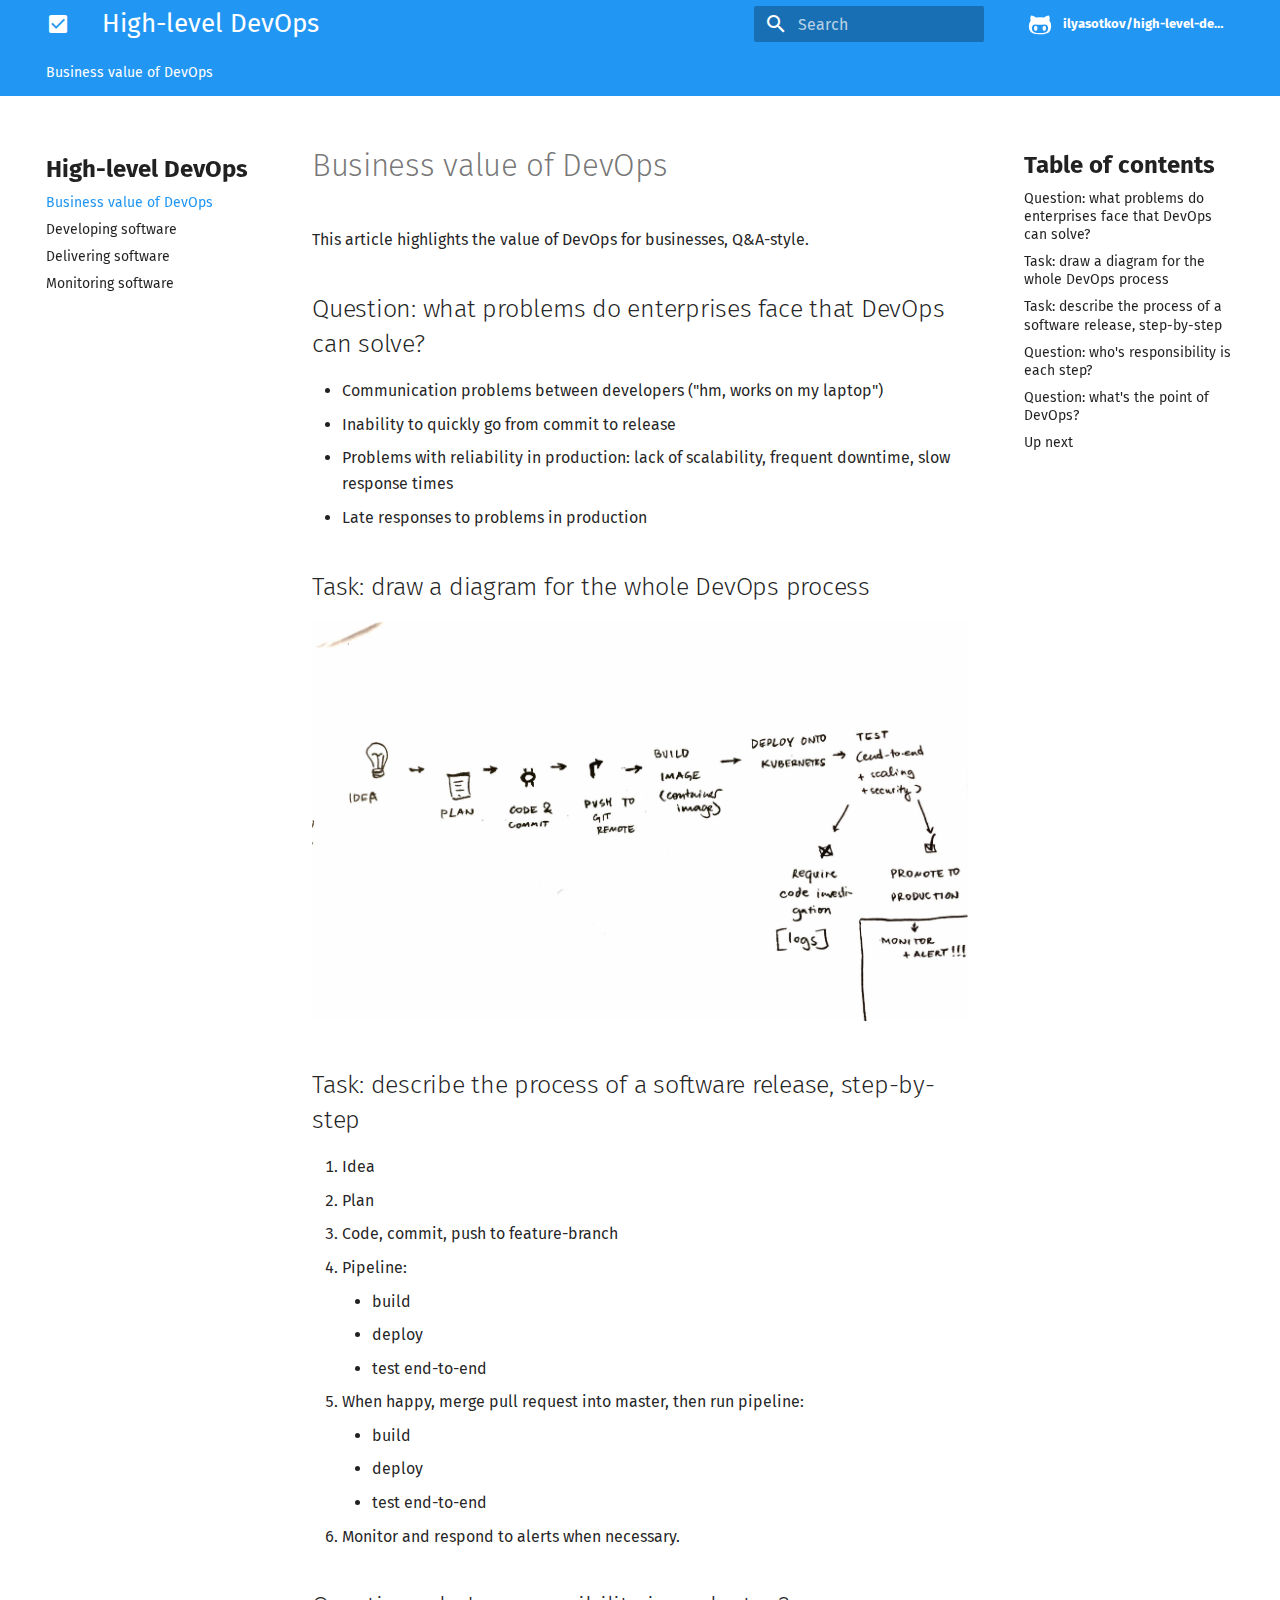
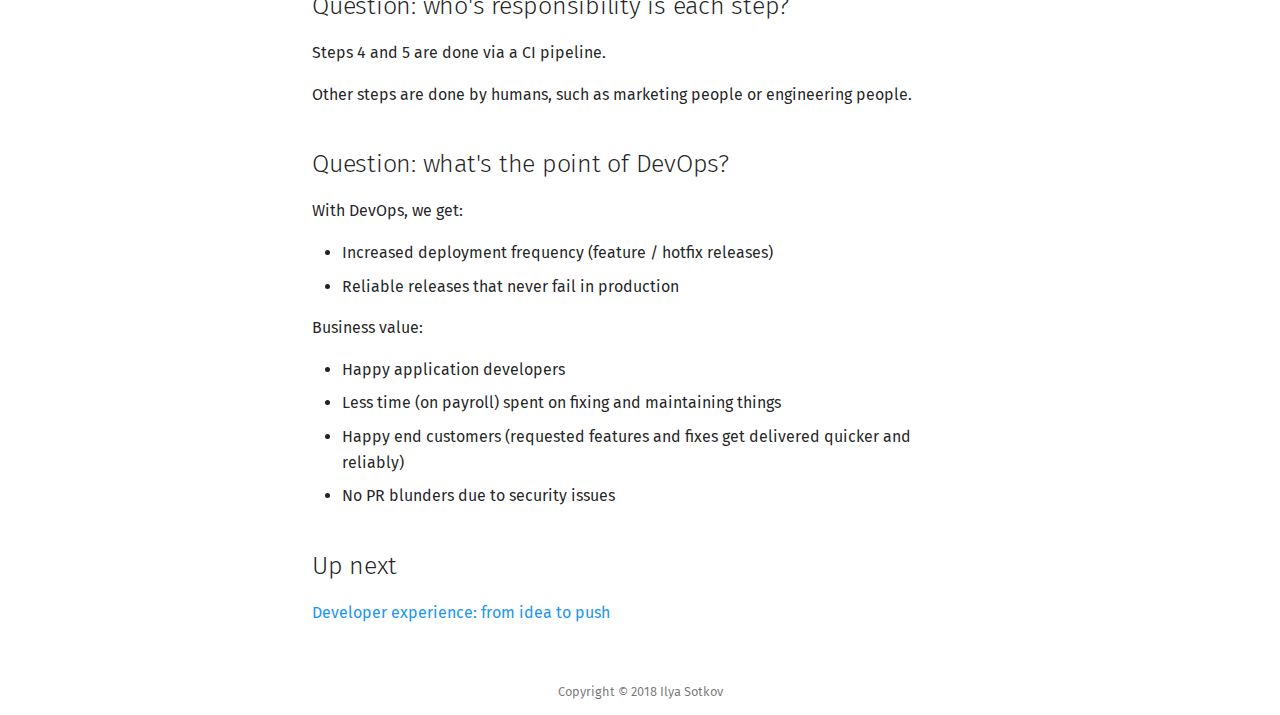
==== commit 62409950: "[ci skip] Deployed with MkDocs" ====
--- a/index.html
+++ b/index.html
@@ -60,7 +60,7 @@
   
     
     
-    <body dir="ltr" data-md-color-primary="green" data-md-color-accent="green">
+    <body dir="ltr" data-md-color-primary="blue" data-md-color-accent="blue">
   
     <svg class="md-svg">
       <defs>
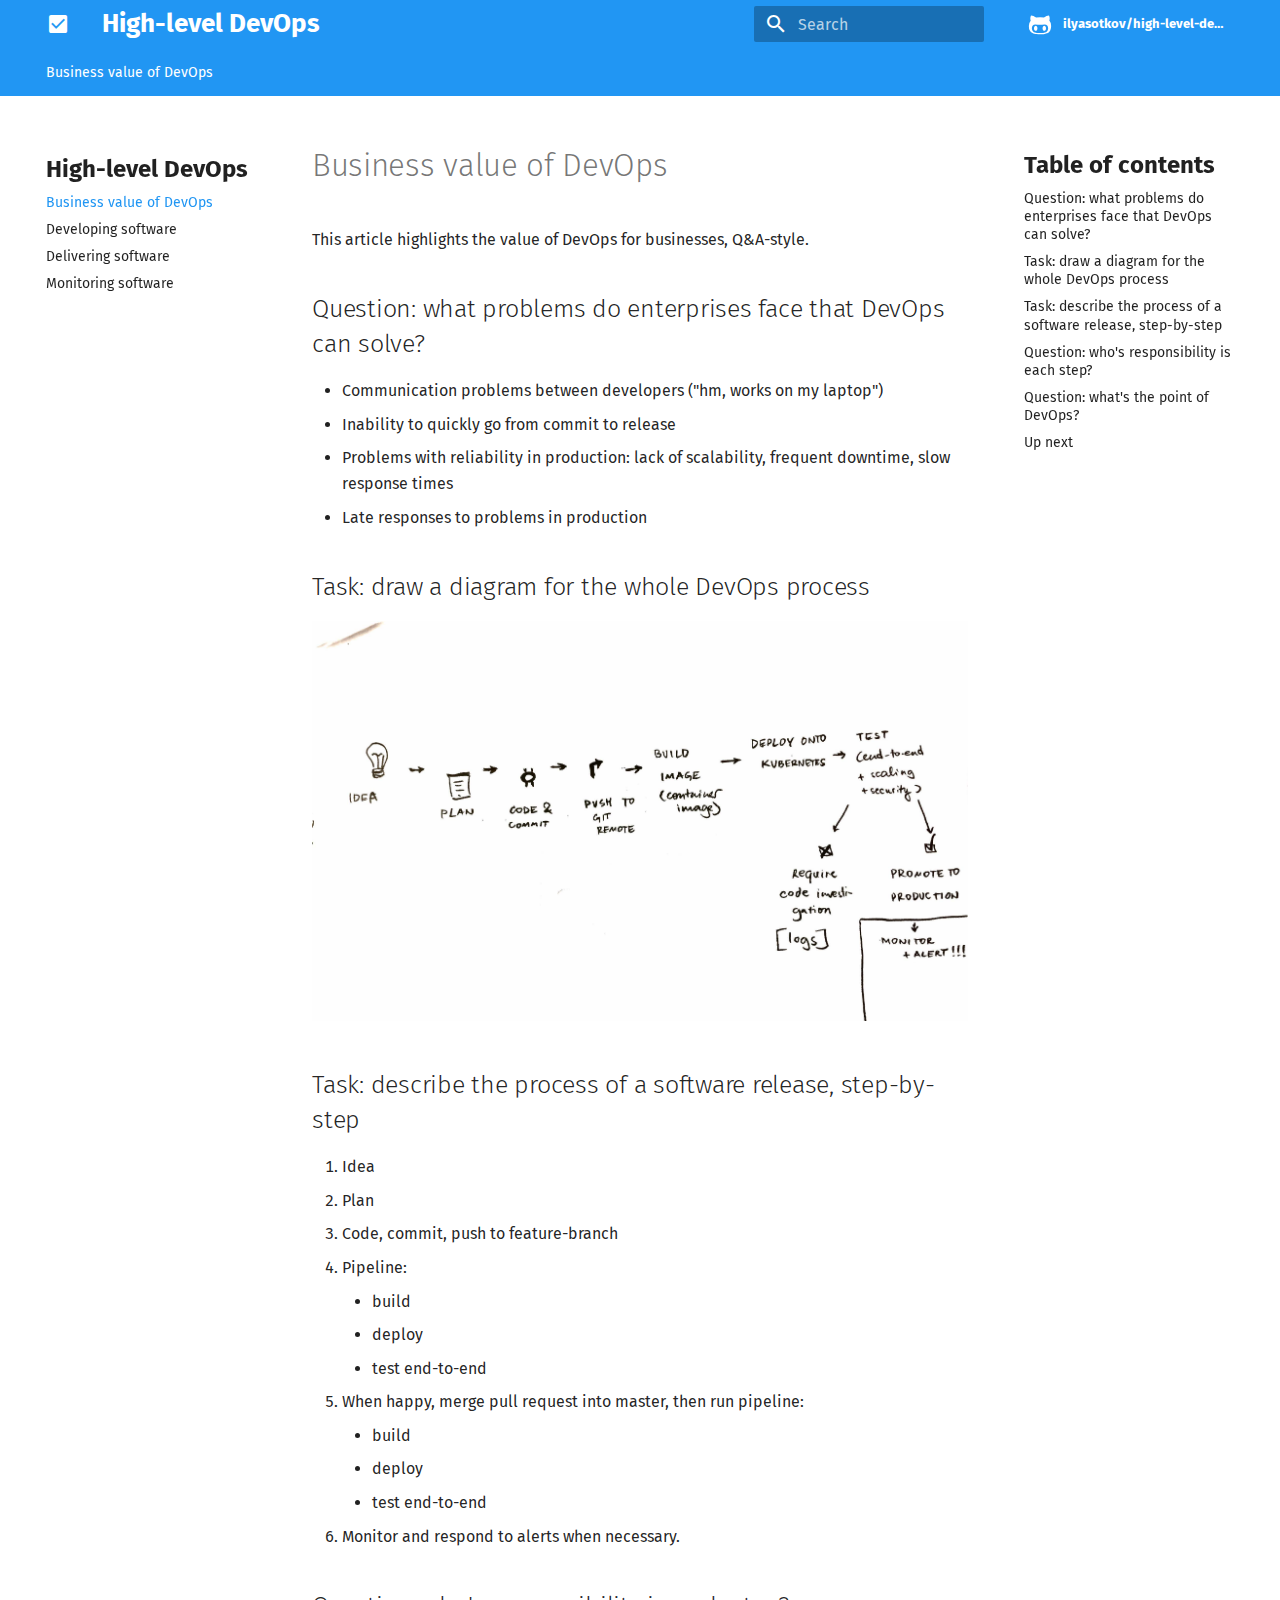
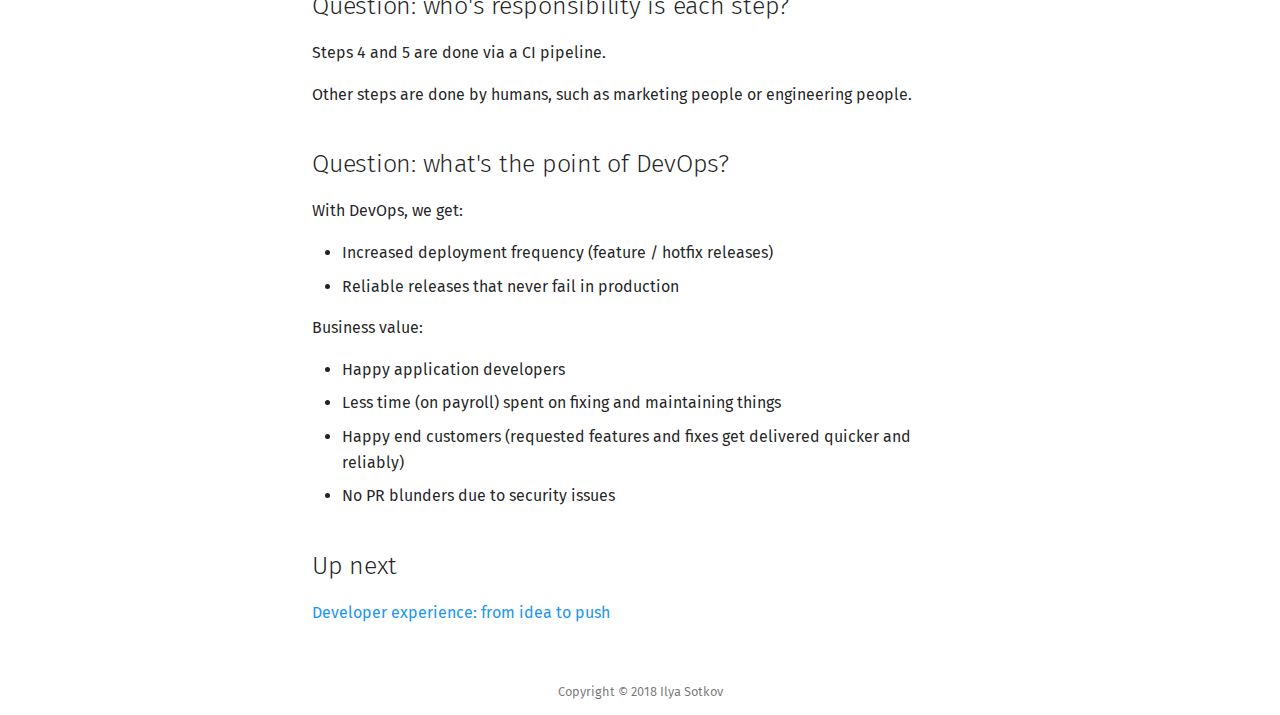
==== commit f7f5e2a2: "[ci skip] Deployed with MkDocs" ====
--- a/index.html
+++ b/index.html
@@ -79,37 +79,74 @@
       </a>
     
     
-      <header class="md-header" data-md-component="header">
+      <!--
+  Copyright (c) 2016-2018 Martin Donath <martin.donath@squidfunk.com>
+  Permission is hereby granted, free of charge, to any person obtaining a copy
+  of this software and associated documentation files (the "Software"), to
+  deal in the Software without restriction, including without limitation the
+  rights to use, copy, modify, merge, publish, distribute, sublicense, and/or
+  sell copies of the Software, and to permit persons to whom the Software is
+  furnished to do so, subject to the following conditions:
+  The above copyright notice and this permission notice shall be included in
+  all copies or substantial portions of the Software.
+  THE SOFTWARE IS PROVIDED "AS IS", WITHOUT WARRANTY OF ANY KIND, EXPRESS OR
+  IMPLIED, INCLUDING BUT NOT LIMITED TO THE WARRANTIES OF MERCHANTABILITY,
+  FITNESS FOR A PARTICULAR PURPOSE AND NON-INFRINGEMENT. IN NO EVENT SHALL THE
+  AUTHORS OR COPYRIGHT HOLDERS BE LIABLE FOR ANY CLAIM, DAMAGES OR OTHER
+  LIABILITY, WHETHER IN AN ACTION OF CONTRACT, TORT OR OTHERWISE, ARISING
+  FROM, OUT OF OR IN CONNECTION WITH THE SOFTWARE OR THE USE OR OTHER DEALINGS
+  IN THE SOFTWARE.
+-->
+
+<!-- Application header -->
+<header class="md-header" data-md-component="header">
+
+  <!-- Top-level navigation -->
   <nav class="md-header-nav md-grid">
     <div class="md-flex">
+
+      <!-- Link to home -->
       <div class="md-flex__cell md-flex__cell--shrink">
-        <a href="." title="High-level DevOps" class="md-header-nav__button md-logo">
+        <a href="."
+            title="High-level DevOps"
+            class="md-header-nav__button md-logo">
           
             <i class="md-icon">check_box</i>
           
         </a>
       </div>
+
+      <!-- Button to toggle drawer -->
       <div class="md-flex__cell md-flex__cell--shrink">
-        <label class="md-icon md-icon--menu md-header-nav__button" for="drawer"></label>
-      </div>
+        <label class="md-icon md-icon--menu md-header-nav__button"
+            for="drawer"></label>
+      </div>
+
+      <!-- Header title -->
       <div class="md-flex__cell md-flex__cell--stretch">
-        <div class="md-flex__ellipsis md-header-nav__title" data-md-component="title">
-          
-            
-              <span class="md-header-nav__topic">
+        <div class="md-flex__ellipsis md-header-nav__title"
+            data-md-component="title">
+          
+            
+              <a href="." class="md-header-nav__topic">
                 High-level DevOps
-              </span>
-              <span class="md-header-nav__topic">
+              </a>
+              <a href="None" class="md-header-nav__topic">
                 Business value of DevOps
-              </span>
+              </a>
             
           
         </div>
       </div>
+
+      <!-- Button to open search dialogue -->
       <div class="md-flex__cell md-flex__cell--shrink">
         
           
-            <label class="md-icon md-icon--search md-header-nav__button" for="search"></label>
+            <label class="md-icon md-icon--search md-header-nav__button"
+                for="search"></label>
+
+            <!-- Search interface -->
             
 <div class="md-search" data-md-component="search" role="dialog">
   <label class="md-search__overlay" for="search"></label>
@@ -136,6 +173,8 @@
           
         
       </div>
+
+      <!-- Repository containing source -->
       
         <div class="md-flex__cell md-flex__cell--shrink">
           <div class="md-header-nav__source">
--- a/css/extra.css
+++ b/css/extra.css
@@ -34,8 +34,10 @@
 
 .md-header-nav__topic {
   font-size: 2.6rem !important;
+  font-weight: bold !important;
 }
 
 .md-nav__title {
   font-size: 2.4rem !important;
+  font-weight: bold !important;
 }
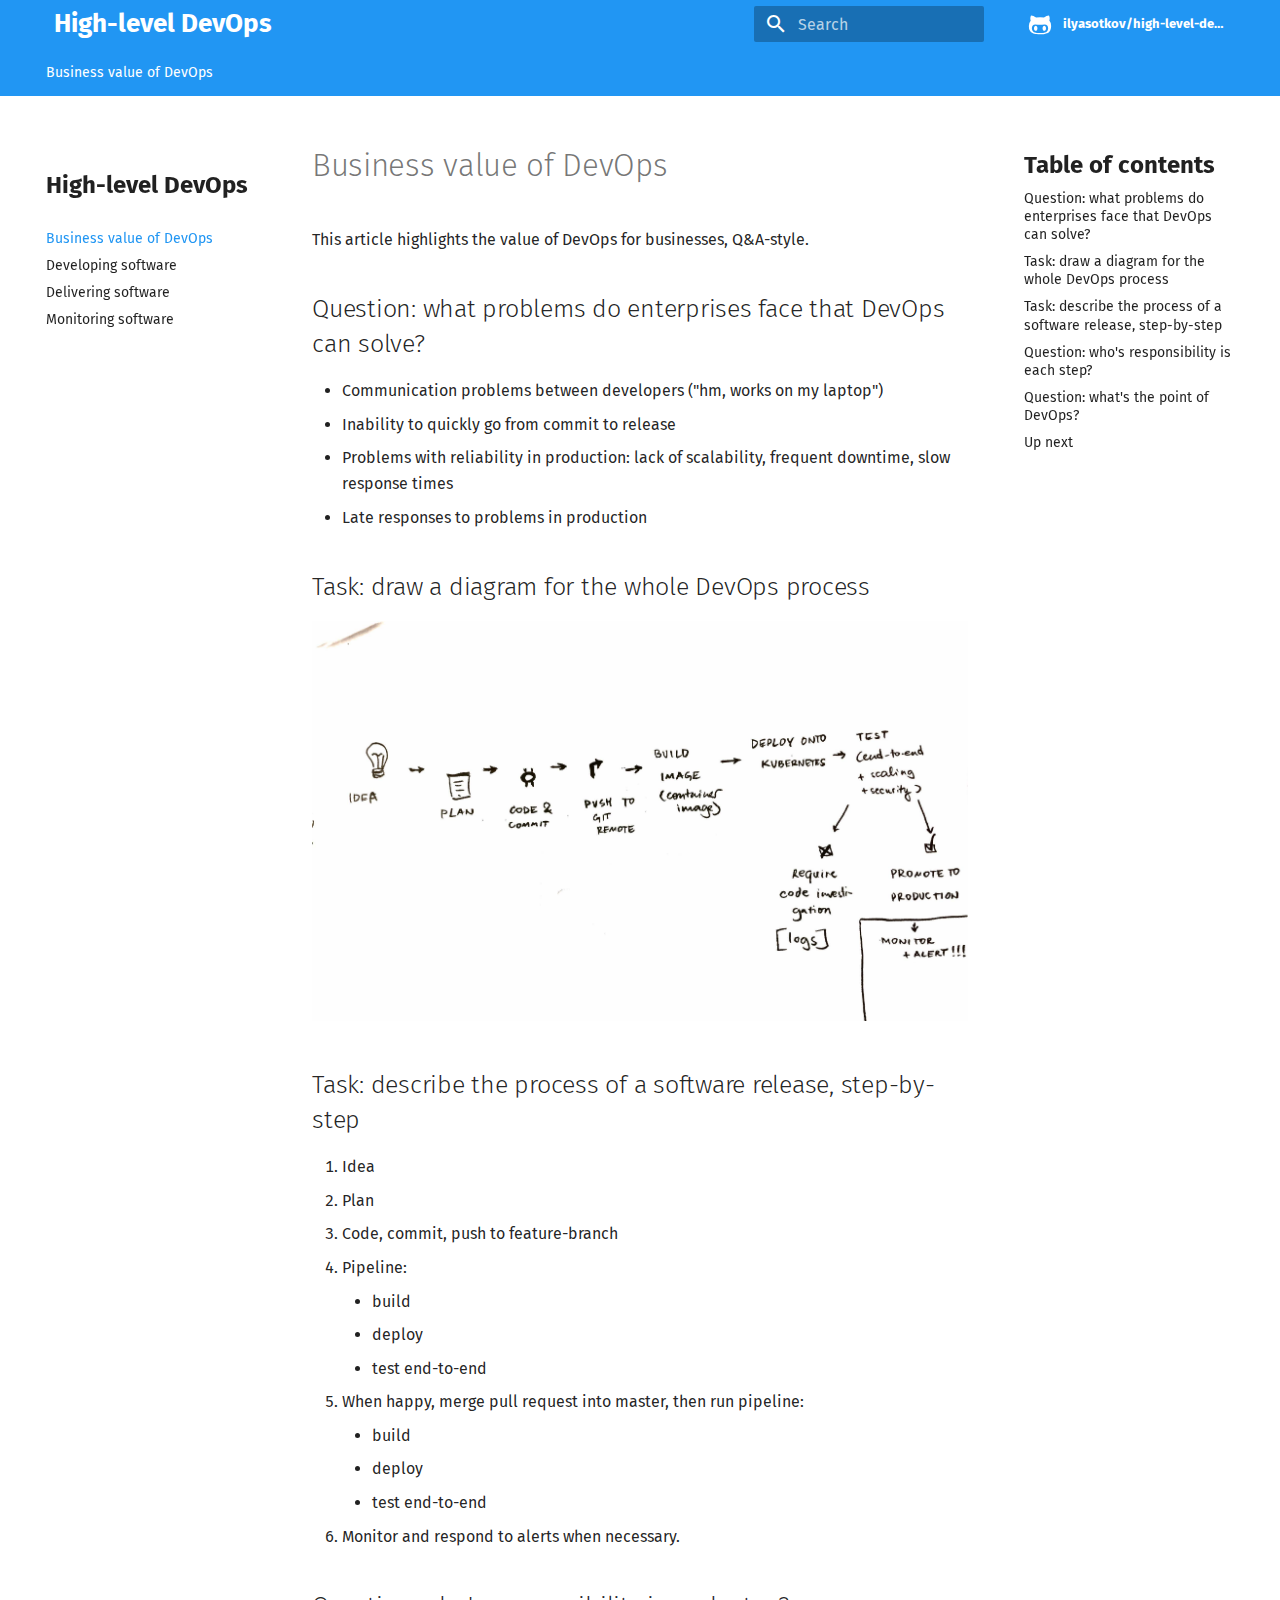
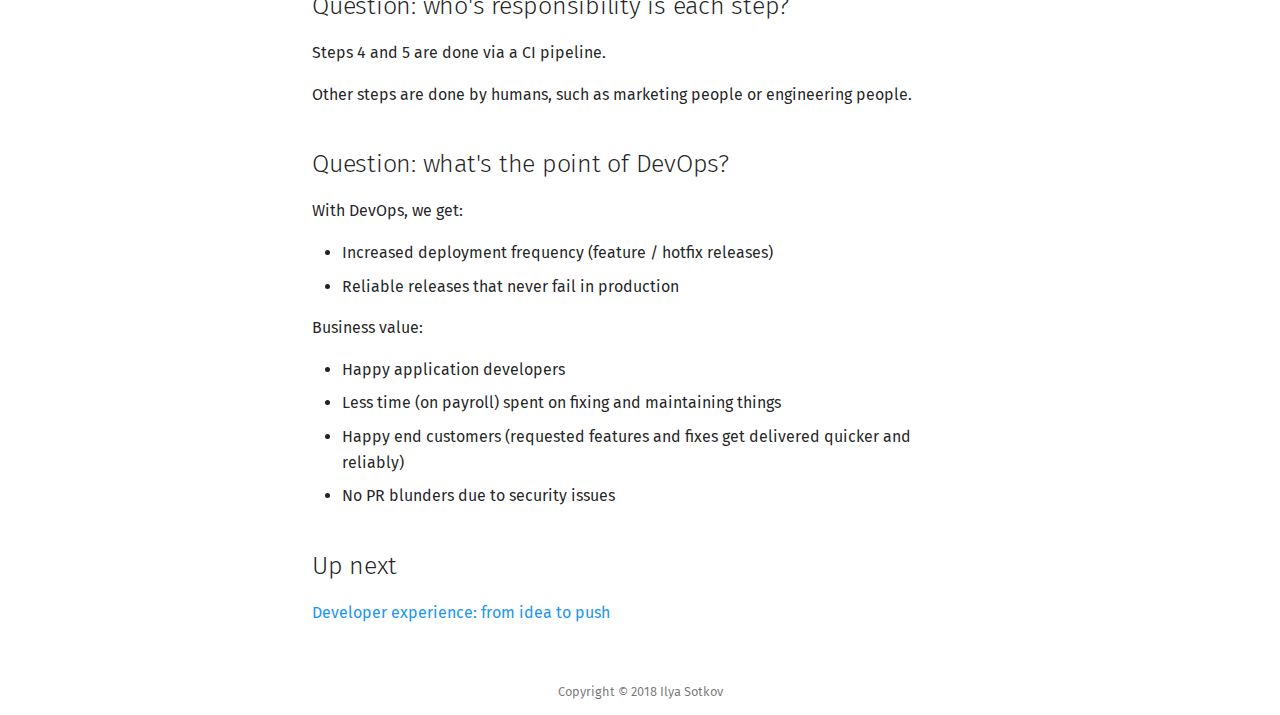
==== commit f431248e: "[ci skip] Deployed with MkDocs" ====
--- a/index.html
+++ b/index.html
@@ -104,18 +104,6 @@
   <!-- Top-level navigation -->
   <nav class="md-header-nav md-grid">
     <div class="md-flex">
-
-      <!-- Link to home -->
-      <div class="md-flex__cell md-flex__cell--shrink">
-        <a href="."
-            title="High-level DevOps"
-            class="md-header-nav__button md-logo">
-          
-            <i class="md-icon">check_box</i>
-          
-        </a>
-      </div>
-
       <!-- Button to toggle drawer -->
       <div class="md-flex__cell md-flex__cell--shrink">
         <label class="md-icon md-icon--menu md-header-nav__button"
@@ -131,7 +119,7 @@
               <a href="." class="md-header-nav__topic">
                 High-level DevOps
               </a>
-              <a href="None" class="md-header-nav__topic">
+              <a href="" class="md-header-nav__topic">
                 Business value of DevOps
               </a>
             
--- a/css/extra.css
+++ b/css/extra.css
@@ -28,7 +28,8 @@
 }
 
 .md-nav__title.md-nav__title--site.md-nav__title--site.md-nav__title--site {
-  padding-top: 0.4rem;
+  padding-top: 2rem !important;
+  padding-bottom: 2rem !important;
   height: auto;
 }
 
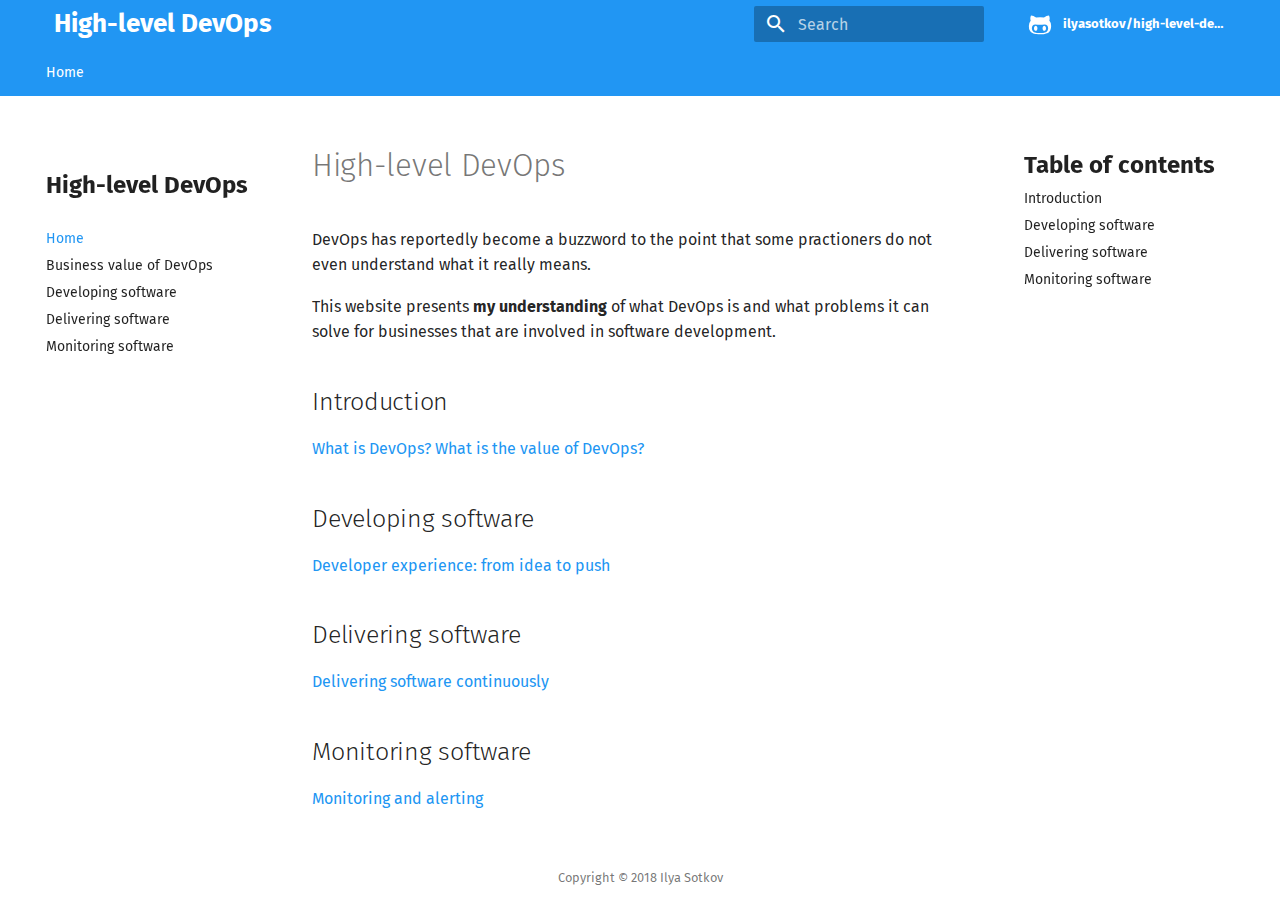
==== commit 6c8a8eb9: "[ci skip] Deployed with MkDocs" ====
--- a/index.html
+++ b/index.html
@@ -19,6 +19,10 @@
       
         <meta name="lang:search.language" content="en">
       
+        <meta name="lang:search.pipeline.stopwords" content="True">
+      
+        <meta name="lang:search.pipeline.trimmer" content="True">
+      
         <meta name="lang:search.result.none" content="No matching documents">
       
         <meta name="lang:search.result.one" content="1 matching document">
@@ -28,7 +32,7 @@
         <meta name="lang:search.tokenizer" content="[\s\-]+">
       
       <link rel="shortcut icon" href="./assets/images/favicon.png">
-      <meta name="generator" content="mkdocs-0.17.2, mkdocs-material-2.5.4">
+      <meta name="generator" content="mkdocs-0.17.2, mkdocs-material-2.6.0">
     
     
       
@@ -57,7 +61,6 @@
     
   </head>
   
-  
     
     
     <body dir="ltr" data-md-color-primary="blue" data-md-color-accent="blue">
@@ -66,7 +69,24 @@
       <defs>
         
         
-          <svg xmlns="http://www.w3.org/2000/svg" width="416" height="448" viewBox="0 0 416 448" id="github"><path fill="currentColor" d="M160 304q0 10-3.125 20.5t-10.75 19T128 352t-18.125-8.5-10.75-19T96 304t3.125-20.5 10.75-19T128 256t18.125 8.5 10.75 19T160 304zm160 0q0 10-3.125 20.5t-10.75 19T288 352t-18.125-8.5-10.75-19T256 304t3.125-20.5 10.75-19T288 256t18.125 8.5 10.75 19T320 304zm40 0q0-30-17.25-51T296 232q-10.25 0-48.75 5.25Q229.5 240 208 240t-39.25-2.75Q130.75 232 120 232q-29.5 0-46.75 21T56 304q0 22 8 38.375t20.25 25.75 30.5 15 35 7.375 37.25 1.75h42q20.5 0 37.25-1.75t35-7.375 30.5-15 20.25-25.75T360 304zm56-44q0 51.75-15.25 82.75-9.5 19.25-26.375 33.25t-35.25 21.5-42.5 11.875-42.875 5.5T212 416q-19.5 0-35.5-.75t-36.875-3.125-38.125-7.5-34.25-12.875T37 371.5t-21.5-28.75Q0 312 0 260q0-59.25 34-99-6.75-20.5-6.75-42.5 0-29 12.75-54.5 27 0 47.5 9.875t47.25 30.875Q171.5 96 212 96q37 0 70 8 26.25-20.5 46.75-30.25T376 64q12.75 25.5 12.75 54.5 0 21.75-6.75 42 34 40 34 99.5z"/></svg>
+          <svg xmlns="http://www.w3.org/2000/svg" width="416" height="448"
+    viewBox="0 0 416 448" id="github">
+  <path fill="currentColor" d="M160 304q0 10-3.125 20.5t-10.75 19-18.125
+        8.5-18.125-8.5-10.75-19-3.125-20.5 3.125-20.5 10.75-19 18.125-8.5
+        18.125 8.5 10.75 19 3.125 20.5zM320 304q0 10-3.125 20.5t-10.75
+        19-18.125 8.5-18.125-8.5-10.75-19-3.125-20.5 3.125-20.5 10.75-19
+        18.125-8.5 18.125 8.5 10.75 19 3.125 20.5zM360
+        304q0-30-17.25-51t-46.75-21q-10.25 0-48.75 5.25-17.75 2.75-39.25
+        2.75t-39.25-2.75q-38-5.25-48.75-5.25-29.5 0-46.75 21t-17.25 51q0 22 8
+        38.375t20.25 25.75 30.5 15 35 7.375 37.25 1.75h42q20.5 0
+        37.25-1.75t35-7.375 30.5-15 20.25-25.75 8-38.375zM416 260q0 51.75-15.25
+        82.75-9.5 19.25-26.375 33.25t-35.25 21.5-42.5 11.875-42.875 5.5-41.75
+        1.125q-19.5 0-35.5-0.75t-36.875-3.125-38.125-7.5-34.25-12.875-30.25-20.25-21.5-28.75q-15.5-30.75-15.5-82.75
+        0-59.25 34-99-6.75-20.5-6.75-42.5 0-29 12.75-54.5 27 0 47.5 9.875t47.25
+        30.875q36.75-8.75 77.25-8.75 37 0 70 8 26.25-20.5
+        46.75-30.25t47.25-9.75q12.75 25.5 12.75 54.5 0 21.75-6.75 42 34 40 34
+        99.5z" />
+</svg>
         
       </defs>
     </svg>
@@ -74,7 +94,7 @@
     <input class="md-toggle" data-md-toggle="search" type="checkbox" id="search">
     <label class="md-overlay" data-md-component="overlay" for="drawer"></label>
     
-      <a href="#business-value-of-devops" tabindex="1" class="md-skip">
+      <a href="#high-level-devops" tabindex="1" class="md-skip">
         Skip to content
       </a>
     
@@ -120,7 +140,7 @@
                 High-level DevOps
               </a>
               <a href="" class="md-header-nav__topic">
-                Business value of DevOps
+                Home
               </a>
             
           
@@ -206,12 +226,14 @@
         
   <li class="md-tabs__item">
     
-      <a href="." title="Business value of DevOps" class="md-tabs__link md-tabs__link--active">
-        Business value of DevOps
+      <a href="." title="Home" class="md-tabs__link md-tabs__link--active">
+        Home
       </a>
     
   </li>
 
+      
+        
       
         
       
@@ -279,71 +301,69 @@
     
     
       <label class="md-nav__link md-nav__link--active" for="toc">
-        Business value of DevOps
+        Home
       </label>
     
-    <a href="." title="Business value of DevOps" class="md-nav__link md-nav__link--active">
+    <a href="." title="Home" class="md-nav__link md-nav__link--active">
+      Home
+    </a>
+    
+      
+<nav class="md-nav md-nav--secondary">
+  
+  
+    
+  
+  
+    <label class="md-nav__title" for="toc">Table of contents</label>
+    <ul class="md-nav__list" data-md-scrollfix>
+      
+        <li class="md-nav__item">
+  <a href="#introduction" title="Introduction" class="md-nav__link">
+    Introduction
+  </a>
+  
+</li>
+      
+        <li class="md-nav__item">
+  <a href="#developing-software" title="Developing software" class="md-nav__link">
+    Developing software
+  </a>
+  
+</li>
+      
+        <li class="md-nav__item">
+  <a href="#delivering-software" title="Delivering software" class="md-nav__link">
+    Delivering software
+  </a>
+  
+</li>
+      
+        <li class="md-nav__item">
+  <a href="#monitoring-software" title="Monitoring software" class="md-nav__link">
+    Monitoring software
+  </a>
+  
+</li>
+      
+      
+      
+    </ul>
+  
+</nav>
+    
+  </li>
+
+    
+      
+      
+      
+
+
+  <li class="md-nav__item">
+    <a href="introduction/" title="Business value of DevOps" class="md-nav__link">
       Business value of DevOps
     </a>
-    
-      
-<nav class="md-nav md-nav--secondary">
-  
-  
-    
-  
-  
-    <label class="md-nav__title" for="toc">Table of contents</label>
-    <ul class="md-nav__list" data-md-scrollfix>
-      
-        <li class="md-nav__item">
-  <a href="#question-what-problems-do-enterprises-face-that-devops-can-solve" title="Question: what problems do enterprises face that DevOps can solve?" class="md-nav__link">
-    Question: what problems do enterprises face that DevOps can solve?
-  </a>
-  
-</li>
-      
-        <li class="md-nav__item">
-  <a href="#task-draw-a-diagram-for-the-whole-devops-process" title="Task: draw a diagram for the whole DevOps process" class="md-nav__link">
-    Task: draw a diagram for the whole DevOps process
-  </a>
-  
-</li>
-      
-        <li class="md-nav__item">
-  <a href="#task-describe-the-process-of-a-software-release-step-by-step" title="Task: describe the process of a software release, step-by-step" class="md-nav__link">
-    Task: describe the process of a software release, step-by-step
-  </a>
-  
-</li>
-      
-        <li class="md-nav__item">
-  <a href="#question-whos-responsibility-is-each-step" title="Question: who's responsibility is each step?" class="md-nav__link">
-    Question: who's responsibility is each step?
-  </a>
-  
-</li>
-      
-        <li class="md-nav__item">
-  <a href="#question-whats-the-point-of-devops" title="Question: what's the point of DevOps?" class="md-nav__link">
-    Question: what's the point of DevOps?
-  </a>
-  
-</li>
-      
-        <li class="md-nav__item">
-  <a href="#up-next" title="Up next" class="md-nav__link">
-    Up next
-  </a>
-  
-</li>
-      
-      
-      
-    </ul>
-  
-</nav>
-    
   </li>
 
     
@@ -404,43 +424,29 @@
     <ul class="md-nav__list" data-md-scrollfix>
       
         <li class="md-nav__item">
-  <a href="#question-what-problems-do-enterprises-face-that-devops-can-solve" title="Question: what problems do enterprises face that DevOps can solve?" class="md-nav__link">
-    Question: what problems do enterprises face that DevOps can solve?
-  </a>
-  
-</li>
-      
-        <li class="md-nav__item">
-  <a href="#task-draw-a-diagram-for-the-whole-devops-process" title="Task: draw a diagram for the whole DevOps process" class="md-nav__link">
-    Task: draw a diagram for the whole DevOps process
-  </a>
-  
-</li>
-      
-        <li class="md-nav__item">
-  <a href="#task-describe-the-process-of-a-software-release-step-by-step" title="Task: describe the process of a software release, step-by-step" class="md-nav__link">
-    Task: describe the process of a software release, step-by-step
-  </a>
-  
-</li>
-      
-        <li class="md-nav__item">
-  <a href="#question-whos-responsibility-is-each-step" title="Question: who's responsibility is each step?" class="md-nav__link">
-    Question: who's responsibility is each step?
-  </a>
-  
-</li>
-      
-        <li class="md-nav__item">
-  <a href="#question-whats-the-point-of-devops" title="Question: what's the point of DevOps?" class="md-nav__link">
-    Question: what's the point of DevOps?
-  </a>
-  
-</li>
-      
-        <li class="md-nav__item">
-  <a href="#up-next" title="Up next" class="md-nav__link">
-    Up next
+  <a href="#introduction" title="Introduction" class="md-nav__link">
+    Introduction
+  </a>
+  
+</li>
+      
+        <li class="md-nav__item">
+  <a href="#developing-software" title="Developing software" class="md-nav__link">
+    Developing software
+  </a>
+  
+</li>
+      
+        <li class="md-nav__item">
+  <a href="#delivering-software" title="Delivering software" class="md-nav__link">
+    Delivering software
+  </a>
+  
+</li>
+      
+        <li class="md-nav__item">
+  <a href="#monitoring-software" title="Monitoring software" class="md-nav__link">
+    Monitoring software
   </a>
   
 </li>
@@ -460,66 +466,17 @@
               
                 
                 
-                <h1 id="business-value-of-devops">Business value of DevOps</h1>
-<p>This article highlights the value of DevOps for businesses, Q&amp;A-style.</p>
-<h2 id="question-what-problems-do-enterprises-face-that-devops-can-solve">Question: what problems do enterprises face that DevOps can solve?</h2>
-<ul>
-<li>Communication problems between developers ("hm, works on my laptop")</li>
-<li>Inability to quickly go from commit to release</li>
-<li>Problems with reliability in production: lack of scalability, frequent downtime, slow response times</li>
-<li>Late responses to problems in production</li>
-</ul>
-<h2 id="task-draw-a-diagram-for-the-whole-devops-process">Task: draw a diagram for the whole DevOps process</h2>
-<p><img alt="The process of turning an idea into reality" src="./img/devops-process.jpg" /></p>
-<h2 id="task-describe-the-process-of-a-software-release-step-by-step">Task: describe the process of a software release, step-by-step</h2>
-<ol>
-<li>
-<p>Idea</p>
-</li>
-<li>
-<p>Plan</p>
-</li>
-<li>
-<p>Code, commit, push to feature-branch</p>
-</li>
-<li>
-<p>Pipeline:</p>
-<ul>
-<li>build</li>
-<li>deploy</li>
-<li>test end-to-end</li>
-</ul>
-</li>
-<li>
-<p>When happy, merge pull request into master, then run pipeline:</p>
-<ul>
-<li>build</li>
-<li>deploy</li>
-<li>test end-to-end</li>
-</ul>
-</li>
-<li>
-<p>Monitor and respond to alerts when necessary.</p>
-</li>
-</ol>
-<h2 id="question-whos-responsibility-is-each-step">Question: who's responsibility is each step?</h2>
-<p>Steps 4 and 5 are done via a CI pipeline.</p>
-<p>Other steps are done by humans, such as marketing people or engineering people.</p>
-<h2 id="question-whats-the-point-of-devops">Question: what's the point of DevOps?</h2>
-<p>With DevOps, we get:</p>
-<ul>
-<li>Increased deployment frequency (feature / hotfix releases)</li>
-<li>Reliable releases that never fail in production</li>
-</ul>
-<p>Business value:</p>
-<ul>
-<li>Happy application developers</li>
-<li>Less time (on payroll) spent on fixing and maintaining things</li>
-<li>Happy end customers (requested features and fixes get delivered quicker and reliably)</li>
-<li>No PR blunders due to security issues</li>
-</ul>
-<h2 id="up-next">Up next</h2>
+                <h1 id="high-level-devops">High-level DevOps</h1>
+<p>DevOps has reportedly become a buzzword to the point that some practioners do not even understand what it really means.</p>
+<p>This website presents <strong>my understanding</strong> of what DevOps is and what problems it can solve for businesses that are involved in software development.</p>
+<h2 id="introduction">Introduction</h2>
+<p><a href="./introduction">What is DevOps? What is the value of DevOps?</a></p>
+<h2 id="developing-software">Developing software</h2>
 <p><a href="./development">Developer experience: from idea to push</a></p>
+<h2 id="delivering-software">Delivering software</h2>
+<p><a href="./delivery">Delivering software continuously</a></p>
+<h2 id="monitoring-software">Monitoring software</h2>
+<p><a href="./monitoring">Monitoring and alerting</a></p>
                 
                   
                 
@@ -560,7 +517,7 @@
       
     </div>
     
-      <script src="./assets/javascripts/application.f041762f.js"></script>
+      <script src="./assets/javascripts/application.9fb73e57.js"></script>
       
       <script>app.initialize({version:"0.17.2",url:{base:"."}})</script>
       
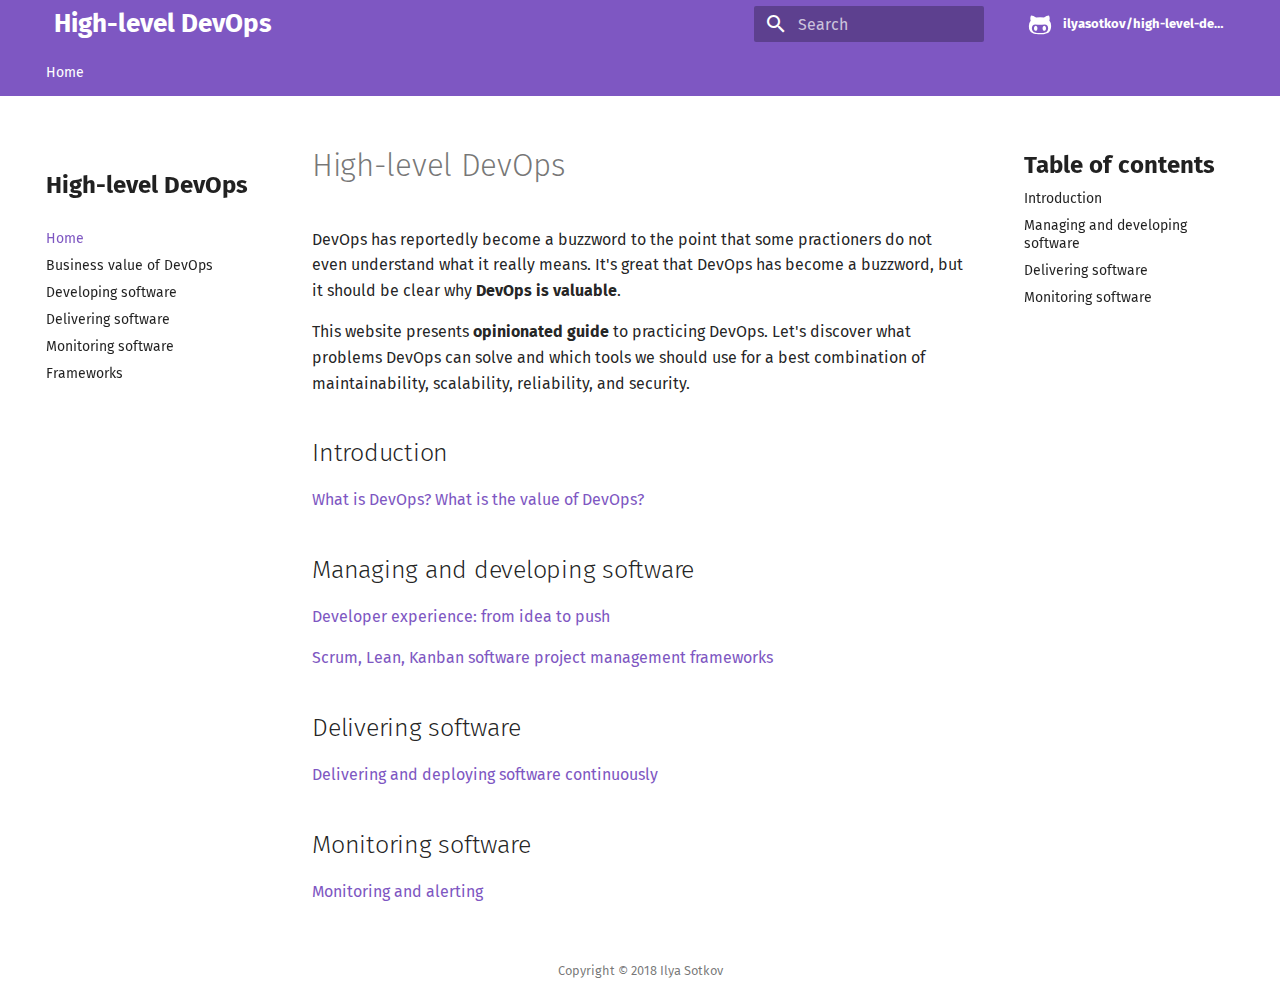
==== commit f69adf76: "[ci skip] Deployed with MkDocs" ====
--- a/index.html
+++ b/index.html
@@ -63,7 +63,7 @@
   
     
     
-    <body dir="ltr" data-md-color-primary="blue" data-md-color-accent="blue">
+    <body dir="ltr" data-md-color-primary="deep-purple" data-md-color-accent="deep-purple">
   
     <svg class="md-svg">
       <defs>
@@ -241,6 +241,8 @@
       
         
       
+        
+      
     </ul>
   </div>
 </nav>
@@ -326,8 +328,8 @@
 </li>
       
         <li class="md-nav__item">
-  <a href="#developing-software" title="Developing software" class="md-nav__link">
-    Developing software
+  <a href="#managing-and-developing-software" title="Managing and developing software" class="md-nav__link">
+    Managing and developing software
   </a>
   
 </li>
@@ -399,6 +401,18 @@
   <li class="md-nav__item">
     <a href="monitoring/" title="Monitoring software" class="md-nav__link">
       Monitoring software
+    </a>
+  </li>
+
+    
+      
+      
+      
+
+
+  <li class="md-nav__item">
+    <a href="development/frameworks/" title="Frameworks" class="md-nav__link">
+      Frameworks
     </a>
   </li>
 
@@ -431,8 +445,8 @@
 </li>
       
         <li class="md-nav__item">
-  <a href="#developing-software" title="Developing software" class="md-nav__link">
-    Developing software
+  <a href="#managing-and-developing-software" title="Managing and developing software" class="md-nav__link">
+    Managing and developing software
   </a>
   
 </li>
@@ -467,14 +481,15 @@
                 
                 
                 <h1 id="high-level-devops">High-level DevOps</h1>
-<p>DevOps has reportedly become a buzzword to the point that some practioners do not even understand what it really means.</p>
-<p>This website presents <strong>my understanding</strong> of what DevOps is and what problems it can solve for businesses that are involved in software development.</p>
+<p>DevOps has reportedly become a buzzword to the point that some practioners do not even understand what it really means. It's great that DevOps has become a buzzword, but it should be clear why <strong>DevOps is valuable</strong>.</p>
+<p>This website presents <strong>opinionated guide</strong> to practicing DevOps. Let's discover what problems DevOps can solve and which tools we should use for a best combination of maintainability, scalability, reliability, and security.</p>
 <h2 id="introduction">Introduction</h2>
 <p><a href="./introduction">What is DevOps? What is the value of DevOps?</a></p>
-<h2 id="developing-software">Developing software</h2>
+<h2 id="managing-and-developing-software">Managing and developing software</h2>
 <p><a href="./development">Developer experience: from idea to push</a></p>
+<p><a href="./development/frameworks">Scrum, Lean, Kanban software project management frameworks</a></p>
 <h2 id="delivering-software">Delivering software</h2>
-<p><a href="./delivery">Delivering software continuously</a></p>
+<p><a href="./delivery">Delivering and deploying software continuously</a></p>
 <h2 id="monitoring-software">Monitoring software</h2>
 <p><a href="./monitoring">Monitoring and alerting</a></p>
                 
